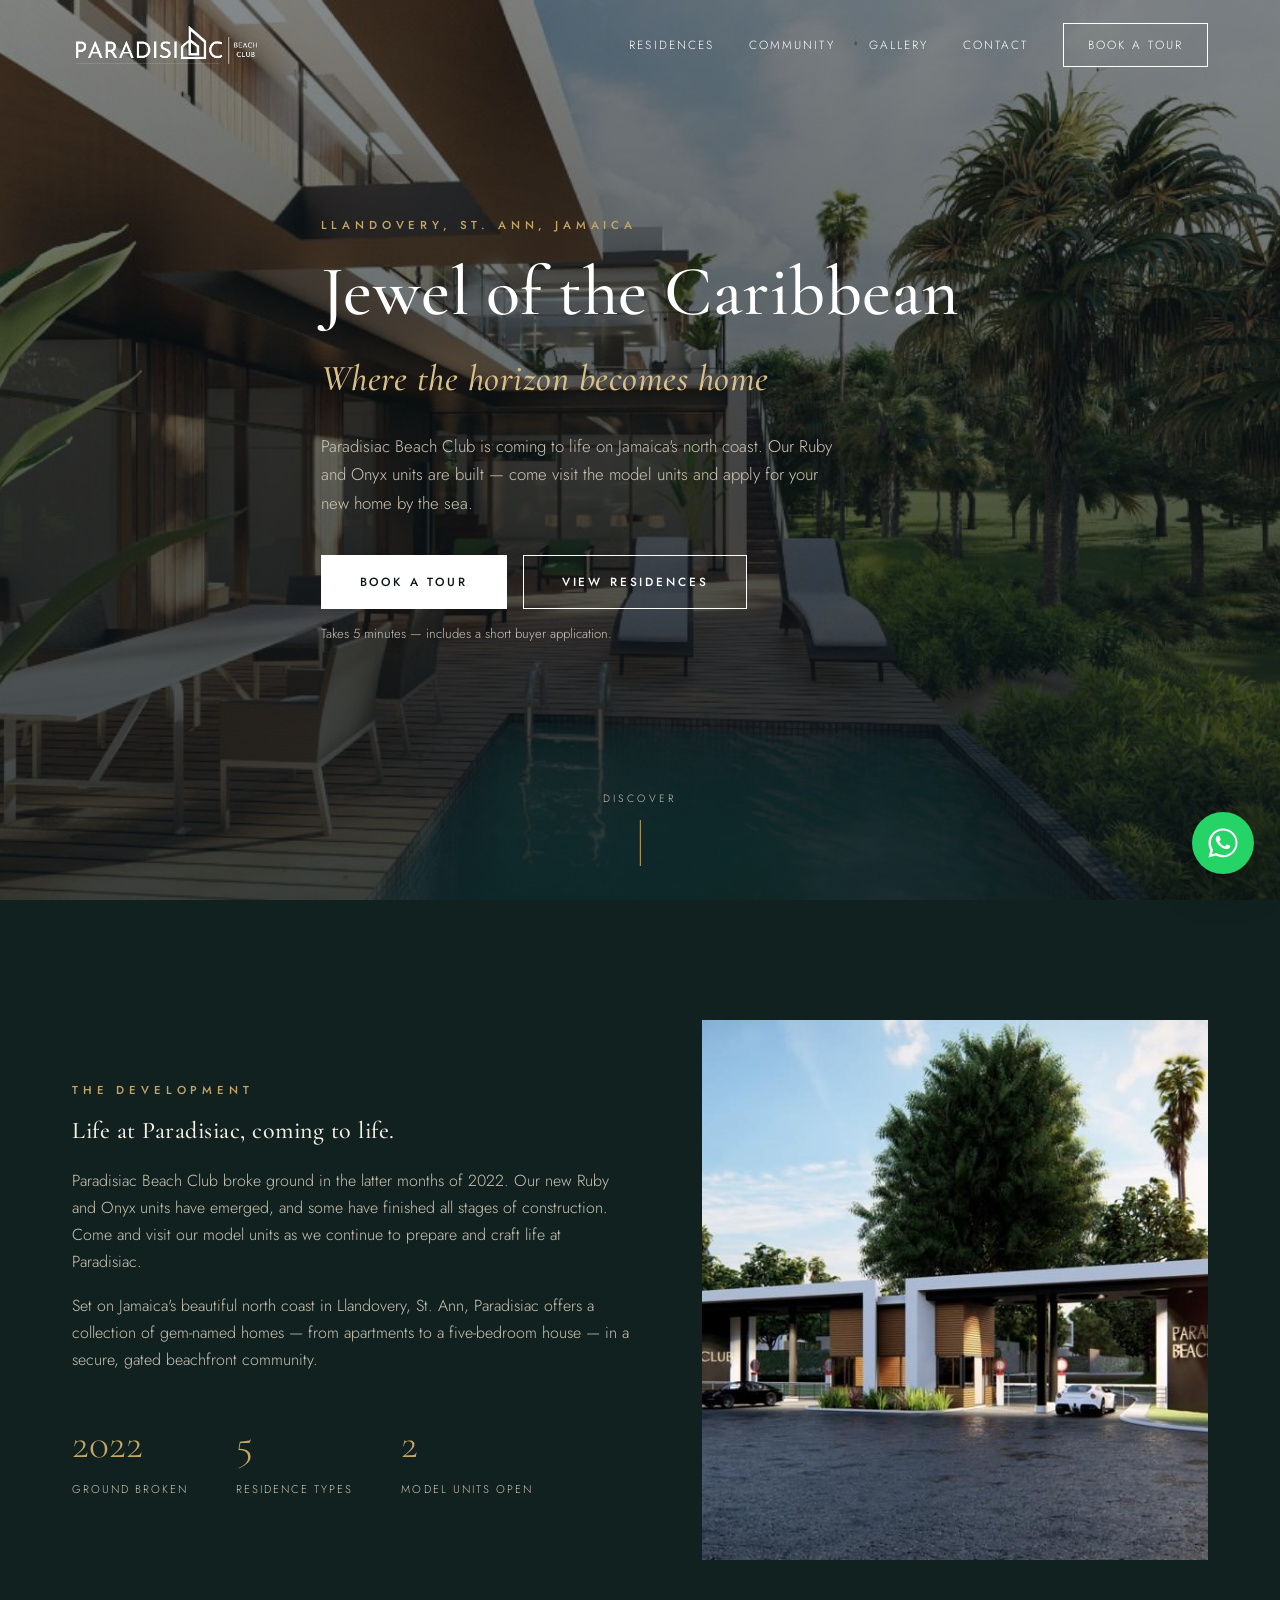
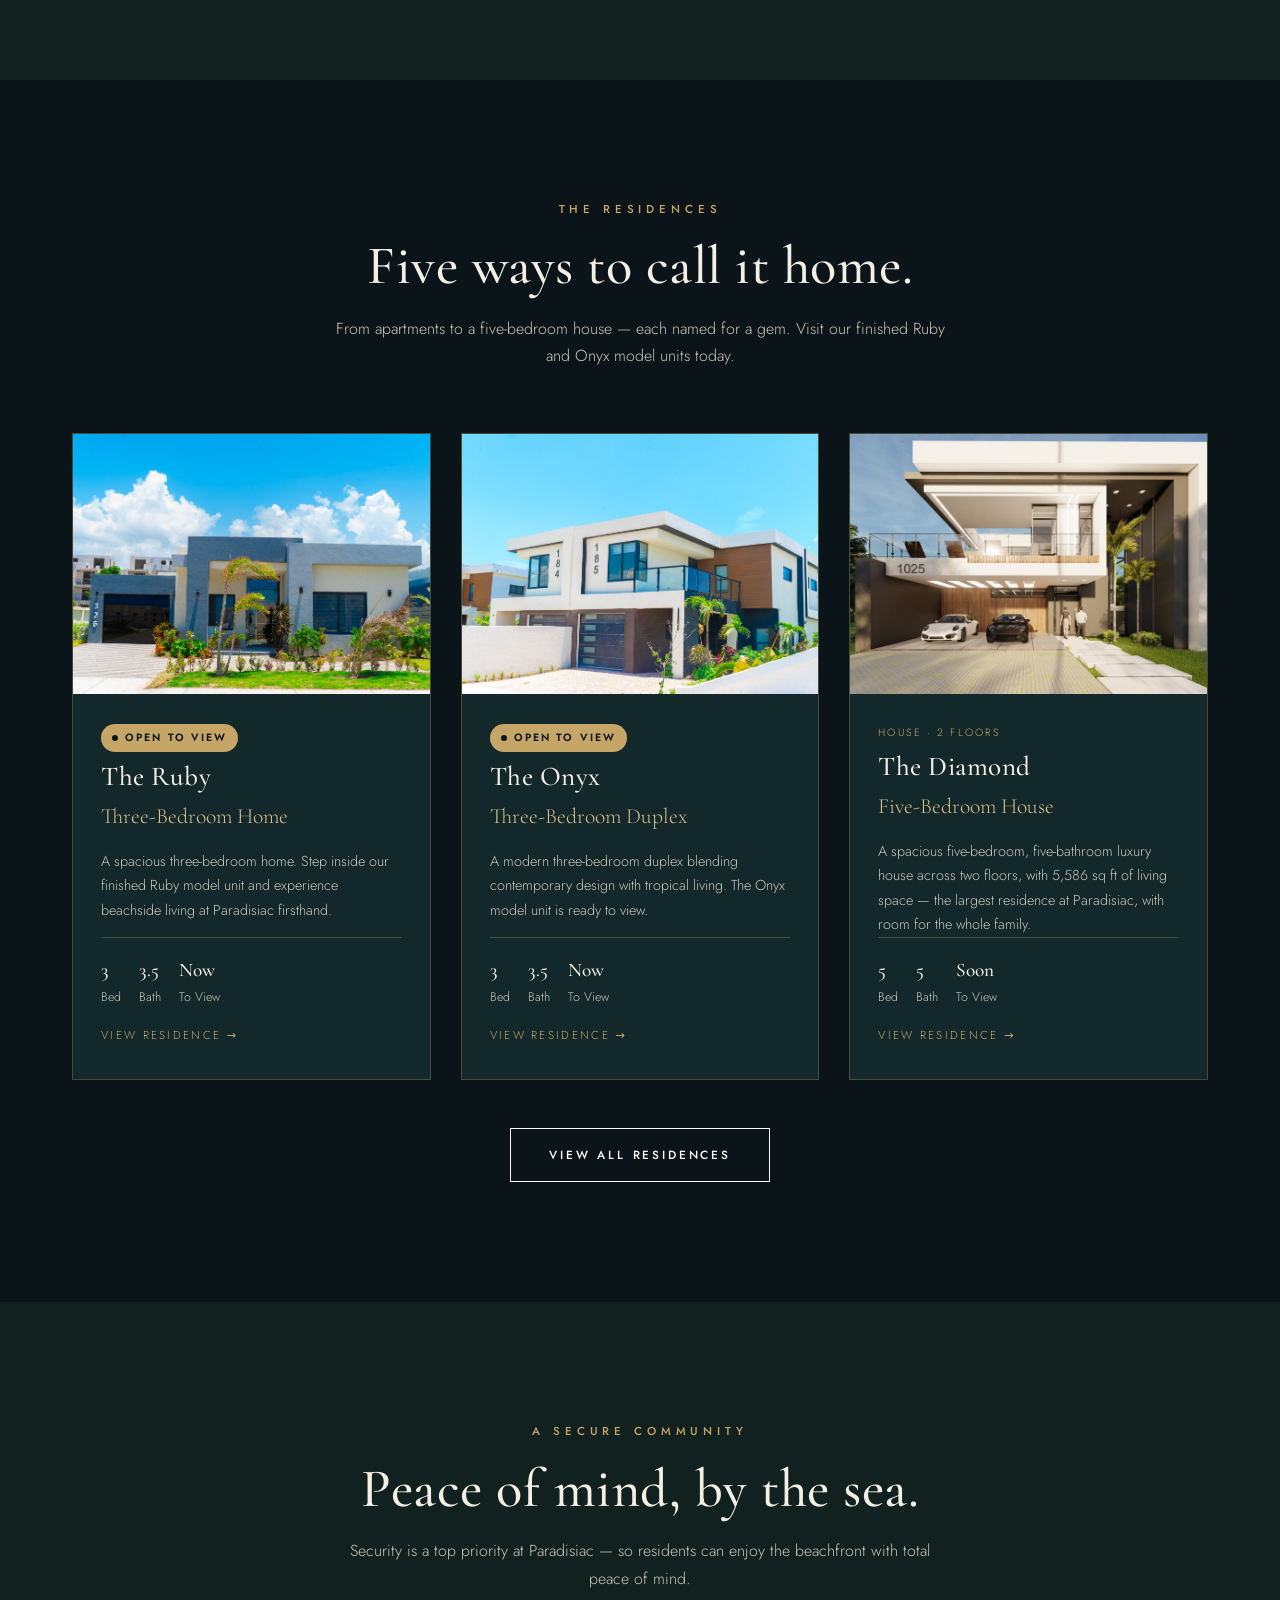
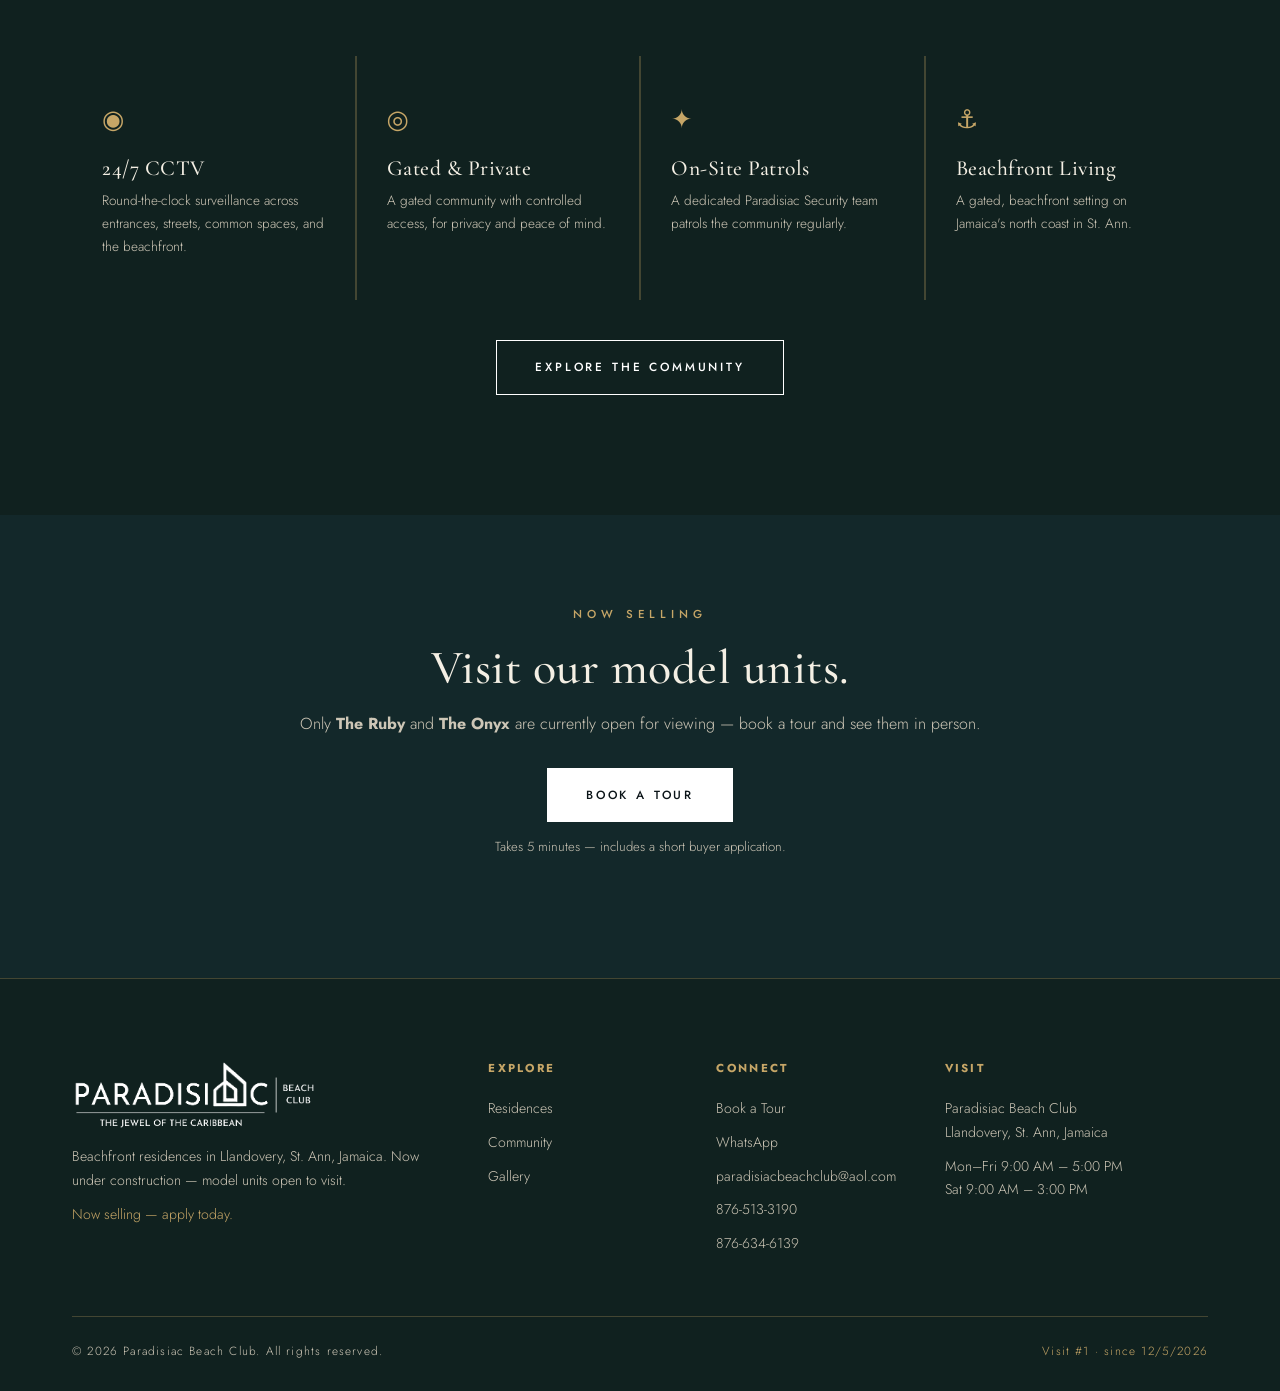
==== index.html @ d47d9928 "Add floor plans, specs, amenities, related-units sections; fix UX issues Adds real floor plans, veri" ====
<!DOCTYPE html>
<html lang="en">
<head>
<meta charset="UTF-8" />
<meta name="viewport" content="width=device-width, initial-scale=1.0" />
<title>Paradisiac Beach Club — Beachfront Residences in St. Ann, Jamaica</title>
<meta name="description" content="Paradisiac Beach Club — beachfront residences under construction in Llandovery, St. Ann, Jamaica. Visit our Ruby and Onyx model units and apply for your new home." />
<link rel="canonical" href="https://paradisiacbeachclub.com/" />
<meta property="og:type" content="website" />
<meta property="og:title" content="Paradisiac Beach Club — Beachfront Residences in St. Ann, Jamaica" />
<meta property="og:description" content="Paradisiac Beach Club — beachfront residences under construction in Llandovery, St. Ann, Jamaica. Visit our Ruby and Onyx model units and apply for your new home." />
<meta property="og:image" content="https://chazrick-eng.github.io/paradisiac-website/assets/media/home-hero.jpg" />
<meta property="og:url" content="https://paradisiacbeachclub.com/" />
<meta name="twitter:card" content="summary_large_image" />
<script type="application/ld+json">
{"@context":"https://schema.org","@type":"RealEstateAgent","name":"Paradisiac Beach Club","description":"Beachfront residences under construction in Llandovery, St. Ann, Jamaica.","telephone":"+1-876-513-3190","email":"paradisiacbeachclub@aol.com","url":"https://paradisiacbeachclub.com/","address":{"@type":"PostalAddress","addressLocality":"Llandovery","addressRegion":"St. Ann","addressCountry":"Jamaica"},"openingHours":"Mo-Fr 09:00-17:00, Sa 09:00-15:00"}
</script>
<link rel="preconnect" href="https://fonts.googleapis.com" />
<link rel="preconnect" href="https://fonts.gstatic.com" crossorigin />
<link href="https://fonts.googleapis.com/css2?family=Cormorant+Garamond:wght@400;500;600;700&family=Jost:wght@300;400;500;600&display=swap" rel="stylesheet" />
<link rel="stylesheet" href="assets/styles.css" />
</head>
<body>
<a class="skip" href="#main">Skip to content</a><header id="hdr">
  <div class="wrap nav">
    <a href="index.html" class="brand" aria-label="Paradisiac Beach Club, home"><img src="assets/logo-nav-white.png" alt="Paradisiac Beach Club — The Jewel of the Caribbean" class="brand-logo" /></a>
    <nav class="nav-links" aria-label="Primary">
      <a href="residences.html">Residences</a>
      <a href="amenities.html">Community</a>
      <a href="gallery.html">Gallery</a>
      <a href="contact.html">Contact</a>
      <a href="contact.html" class="nav-cta">Book a Tour</a>
    </nav>
    <button class="burger" id="burger" aria-label="Open menu"><span></span><span></span><span></span></button>
  </div>
</header>
<div class="overlay" id="overlay"></div>
<nav class="mobile-nav" id="mobileNav" aria-label="Mobile">
  <button class="mobile-close" id="mobileClose" aria-label="Close menu">&times;</button>
  <a href="index.html">Home</a><a href="residences.html">Residences</a><a href="amenities.html">Community</a>
  <a href="gallery.html">Gallery</a><a href="contact.html">Contact</a><a href="contact.html">Book a Tour</a>
</nav>

<main id="main">
<section class="hero" id="top" style="padding:0;background:linear-gradient(180deg,rgba(11,20,24,.5),rgba(11,20,24,.8)),url('assets/media/home-hero.jpg') center/cover">
  <div class="wrap hero-inner">
    <div class="eyebrow">Llandovery, St. Ann, Jamaica</div>
    <h1 style="font-size:clamp(2.5rem,5.6vw,4.4rem);line-height:1.08">Jewel of the Caribbean<br><em style="font-size:.52em;display:inline-block;margin-top:.12em">Where the horizon becomes home</em></h1>
    <p>Paradisiac Beach Club is coming to life on Jamaica's north coast. Our Ruby and Onyx units are built — come visit the model units and apply for your new home by the sea.</p>
    <div class="hero-actions">
      <a href="contact.html" class="btn btn-solid">Book a Tour</a>
      <a href="residences.html" class="btn">View Residences</a>
    </div>
    <p style="margin-top:14px;font-size:.82rem;color:var(--cream-dim)">Takes 5 minutes — includes a short buyer application.</p>
  </div>
  <div class="scroll-cue">Discover</div>
</section>

<section class="bg-2" id="about">
  <div class="wrap about-grid">
    <div>
      <div class="eyebrow">The Development</div>
      <h2>Life at Paradisiac, coming to life.</h2>
      <p style="margin-top:22px;color:var(--cream-dim)">Paradisiac Beach Club broke ground in the latter months of 2022. Our new Ruby and Onyx units have emerged, and some have finished all stages of construction. Come and visit our model units as we continue to prepare and craft life at Paradisiac.</p>
      <p style="margin-top:16px;color:var(--cream-dim)">Set on Jamaica's beautiful north coast in Llandovery, St. Ann, Paradisiac offers a collection of gem-named homes — from apartments to a five-bedroom house — in a secure, gated beachfront community.</p>
      <div class="stats">
        <div class="stat"><div class="n">2022</div><div class="l">Ground Broken</div></div>
        <div class="stat"><div class="n">5</div><div class="l">Residence Types</div></div>
        <div class="stat"><div class="n">2</div><div class="l">Model Units Open</div></div>
      </div>
    </div>
    <img src="assets/media/home-about.jpg" alt="Paradisiac Beach Club" loading="lazy" />
  </div>
</section>

<section id="residences">
  <div class="wrap">
    <div class="section-head center">
      <div class="eyebrow">The Residences</div>
      <h2>Five ways to call it home.</h2>
      <p>From apartments to a five-bedroom house — each named for a gem. Visit our finished Ruby and Onyx model units today.</p>
    </div>
    <div class="grid-3">
      <a class="card" href="residence-ruby.html">
        <div class="ph"><img src="assets/media/ruby.jpg" alt="The Ruby at Paradisiac Beach Club" loading="lazy"></div>
        <div class="card-body"><div class="tag tag-open">Open to View</div><h3>The Ruby</h3><div class="price">Three-Bedroom Home</div>
          <p style="color:var(--cream-dim);font-size:.9rem">A spacious three-bedroom home. Step inside our finished Ruby model unit and experience beachside living at Paradisiac firsthand.</p>
          <div class="meta"><span><b>3</b>Bed</span><span><b>3.5</b>Bath</span><span><b>Now</b>To View</span></div>
          <div class="card-link">View residence &rarr;</div></div>
      </a>
      <a class="card" href="residence-onyx.html">
        <div class="ph"><img src="assets/media/onyx.jpg" alt="The Onyx at Paradisiac Beach Club" loading="lazy"></div>
        <div class="card-body"><div class="tag tag-open">Open to View</div><h3>The Onyx</h3><div class="price">Three-Bedroom Duplex</div>
          <p style="color:var(--cream-dim);font-size:.9rem">A modern three-bedroom duplex blending contemporary design with tropical living. The Onyx model unit is ready to view.</p>
          <div class="meta"><span><b>3</b>Bed</span><span><b>3.5</b>Bath</span><span><b>Now</b>To View</span></div>
          <div class="card-link">View residence &rarr;</div></div>
      </a>
      <a class="card" href="residence-diamond.html">
        <div class="ph"><img src="assets/media/diamond.jpg" alt="The Diamond at Paradisiac Beach Club" loading="lazy"></div>
        <div class="card-body"><div class="tag">House · 2 Floors</div><h3>The Diamond</h3><div class="price">Five-Bedroom House</div>
          <p style="color:var(--cream-dim);font-size:.9rem">A spacious five-bedroom, five-bathroom luxury house across two floors, with 5,586 sq ft of living space — the largest residence at Paradisiac, with room for the whole family.</p>
          <div class="meta"><span><b>5</b>Bed</span><span><b>5</b>Bath</span><span><b>Soon</b>To View</span></div>
          <div class="card-link">View residence &rarr;</div></div>
      </a>
    </div>
    <div style="text-align:center;margin-top:48px"><a href="residences.html" class="btn">View All Residences</a></div>
  </div>
</section>

<section class="bg-2">
  <div class="wrap">
    <div class="section-head center"><div class="eyebrow">A Secure Community</div><h2>Peace of mind, by the sea.</h2>
      <p>Security is a top priority at Paradisiac — so residents can enjoy the beachfront with total peace of mind.</p></div>
    <div class="amen-grid">
      <div class="item"><div class="ic">&#9673;</div><h4>24/7 CCTV</h4><p>Round-the-clock surveillance across entrances, streets, common spaces, and the beachfront.</p></div>
      <div class="item"><div class="ic">&#9678;</div><h4>Gated &amp; Private</h4><p>A gated community with controlled access, for privacy and peace of mind.</p></div>
      <div class="item"><div class="ic">&#10022;</div><h4>On-Site Patrols</h4><p>A dedicated Paradisiac Security team patrols the community regularly.</p></div>
      <div class="item"><div class="ic">&#9875;</div><h4>Beachfront Living</h4><p>A gated, beachfront setting on Jamaica's north coast in St. Ann.</p></div>
    </div>
    <div style="text-align:center;margin-top:40px"><a href="amenities.html" class="btn">Explore the Community</a></div>
  </div>
</section>

<section class="cta-strip">
  <div class="wrap">
    <div class="eyebrow" style="text-align:center">Now Selling</div>
    <h2>Visit our model units.</h2>
    <p>Only <b>The Ruby</b> and <b>The Onyx</b> are currently open for viewing — book a tour and see them in person.</p>
    <a href="contact.html" class="btn btn-solid">Book a Tour</a>
    <p style="margin-top:14px;font-size:.82rem;color:var(--cream-dim)">Takes 5 minutes — includes a short buyer application.</p>
  </div>
</section>
</main>

<footer>
  <div class="wrap">
    <div class="foot-grid">
      <div><div class="foot-brand"><img src="assets/logo-white.png" alt="Paradisiac Beach Club" class="foot-logo" /></div><p>Beachfront residences in Llandovery, St. Ann, Jamaica. Now under construction — model units open to visit.</p><p style="color:var(--gold);margin-top:10px">Now selling — apply today.</p></div>
      <div><h5>Explore</h5><a href="residences.html">Residences</a><a href="amenities.html">Community</a><a href="gallery.html">Gallery</a></div>
      <div><h5>Connect</h5><a href="contact.html">Book a Tour</a><a href="https://wa.me/18765133190">WhatsApp</a><a href="mailto:paradisiacbeachclub@aol.com">paradisiacbeachclub@aol.com</a><a href="tel:+18765133190">876-513-3190</a><a href="tel:+18766346139">876-634-6139</a></div>
      <div><h5>Visit</h5><p>Paradisiac Beach Club<br>Llandovery, St. Ann, Jamaica</p><p>Mon–Fri 9:00 AM – 5:00 PM<br>Sat 9:00 AM – 3:00 PM</p></div>
    </div>
    <div class="foot-bottom"><span>© 2026 Paradisiac Beach Club. All rights reserved.</span><span class="visit-badge" id="visitBadge">Loading visit data&hellip;</span></div>
  </div>
</footer>

<a class="chat-fab wa-fab" href="https://wa.me/18765133190" target="_blank" rel="noopener" aria-label="Chat with us on WhatsApp" title="Chat with us on WhatsApp"><svg viewBox="0 0 32 32" width="30" height="30" fill="currentColor" aria-hidden="true"><path d="M16 .5C7.4.5.5 7.4.5 16c0 2.8.7 5.4 2 7.7L.5 31.5l8-2.1c2.2 1.2 4.8 1.9 7.5 1.9 8.6 0 15.5-6.9 15.5-15.5S24.6.5 16 .5zm0 28.3c-2.4 0-4.7-.6-6.7-1.8l-.5-.3-4.7 1.2 1.3-4.6-.3-.5c-1.3-2.1-2-4.5-2-7 0-7.2 5.9-13.1 13.1-13.1 3.5 0 6.8 1.4 9.3 3.9 2.5 2.5 3.9 5.8 3.9 9.3-.1 7.2-6 13-13.2 13zm7.2-9.8c-.4-.2-2.3-1.1-2.7-1.3-.4-.1-.6-.2-.9.2-.3.4-1 1.3-1.2 1.5-.2.2-.4.3-.8.1-.4-.2-1.7-.6-3.2-2-1.2-1.1-2-2.4-2.2-2.8-.2-.4 0-.6.2-.8.2-.2.4-.4.6-.7.2-.2.3-.4.4-.7.1-.3 0-.5 0-.7-.1-.2-.9-2.1-1.2-2.9-.3-.8-.6-.7-.9-.7h-.8c-.3 0-.7.1-1 .5-.4.4-1.3 1.3-1.3 3.1s1.4 3.6 1.5 3.9c.2.3 2.7 4.1 6.5 5.8.9.4 1.6.6 2.2.8.9.3 1.7.2 2.4.1.7-.1 2.3-.9 2.6-1.9.3-.9.3-1.7.2-1.9-.1-.1-.3-.2-.7-.4z"/></svg></a>
<script src="assets/site.js"></script>
</body>
</html>
---- assets/styles.css ----
/* ============================================================
   PARADISIAC BEACH CLUB — shared stylesheet
   ============================================================ */
:root{
  --ink:#0b1418;
  --ink-2:#10211f;
  --panel:#13282a;
  --gold:#c6a667;
  --gold-soft:#d9c08a;
  --cream:#f4efe4;
  --cream-dim:#cdc6b6;
  --line:rgba(198,166,103,.28);
  --serif:'Cormorant Garamond',Georgia,serif;
  --sans:'Jost',system-ui,sans-serif;
}
*{margin:0;padding:0;box-sizing:border-box}
html{scroll-behavior:smooth}
body{background:var(--ink);color:var(--cream);font-family:var(--sans);font-weight:300;line-height:1.7;-webkit-font-smoothing:antialiased;overflow-x:hidden}
h1,h2,h3,h4{font-family:var(--serif);font-weight:500;letter-spacing:.5px;line-height:1.1}
a{color:inherit;text-decoration:none}
img{display:block;max-width:100%}
button{font-family:inherit}
.eyebrow{font-family:var(--sans);font-size:.72rem;font-weight:500;letter-spacing:.42em;text-transform:uppercase;color:var(--gold);margin-bottom:1.1rem}
.wrap{max-width:1200px;margin:0 auto;padding:0 32px}
.btn{display:inline-block;font-family:var(--sans);font-size:.74rem;font-weight:500;letter-spacing:.24em;text-transform:uppercase;padding:16px 38px;cursor:pointer;border:1px solid #ffffff;color:#ffffff;background:transparent;transition:all .35s ease;text-align:center}
.btn:hover,.btn:focus-visible{background:#ffffff;color:var(--ink);outline:none}
.btn-solid{background:#ffffff;color:var(--ink);border-color:#ffffff}
.btn-solid:hover,.btn-solid:focus-visible{background:#e8e2d4;border-color:#e8e2d4;color:var(--ink)}
:focus-visible{outline:2px solid var(--gold);outline-offset:3px}
.skip{position:absolute;left:-999px;top:0;background:var(--gold);color:var(--ink);padding:10px 16px;z-index:200}
.skip:focus{left:8px;top:8px}

/* ---------- NAV ---------- */
header{position:fixed;top:0;left:0;right:0;z-index:60;transition:background .4s ease,padding .4s ease,border-color .4s;border-bottom:1px solid transparent;padding:22px 0}
header.scrolled,header.solid{background:rgba(11,20,24,.92);backdrop-filter:blur(10px);border-color:var(--line);padding:14px 0}
.nav{display:flex;align-items:center;justify-content:space-between}
.brand{font-family:var(--serif);font-size:1.5rem;letter-spacing:2px;color:var(--cream)}
.brand span{color:var(--gold)}
.nav-links{display:flex;gap:34px;align-items:center}
.nav-links a{font-size:.74rem;letter-spacing:.18em;text-transform:uppercase;color:#ffffff;transition:color .3s}
.nav-links a:hover,.nav-links a.active{color:var(--gold)}
.nav-cta{border:1px solid #ffffff;padding:11px 24px;color:#ffffff!important}
.nav-cta:hover{background:#ffffff;color:var(--ink)!important}
.burger{display:none;flex-direction:column;gap:5px;cursor:pointer;background:none;border:none;padding:6px}
.burger span{width:26px;height:1.5px;background:var(--cream);transition:.3s}
/* mobile slide-in panel */
.mobile-nav{position:fixed;inset:0 0 0 auto;width:min(320px,80vw);background:var(--ink-2);border-left:1px solid var(--line);z-index:90;transform:translateX(100%);transition:transform .4s cubic-bezier(.4,0,.2,1);display:flex;flex-direction:column;padding:90px 36px 36px}
.mobile-nav.open{transform:translateX(0)}
.mobile-nav a{font-family:var(--serif);font-size:1.5rem;color:var(--cream);padding:14px 0;border-bottom:1px solid var(--line)}
.mobile-nav a:hover{color:var(--gold)}
.mobile-close{position:absolute;top:24px;right:28px;background:none;border:none;color:var(--cream);font-size:1.8rem;cursor:pointer;line-height:1}
.overlay{position:fixed;inset:0;background:rgba(0,0,0,.5);z-index:85;opacity:0;visibility:hidden;transition:.3s}
.overlay.show{opacity:1;visibility:visible}

/* ---------- HERO ---------- */
.hero{position:relative;min-height:100vh;display:flex;align-items:center;background:linear-gradient(180deg,rgba(11,20,24,.55),rgba(11,20,24,.82)),url('https://images.unsplash.com/photo-1507525428034-b723cf961d3e?auto=format&fit=crop&w=2000&q=80') center/cover fixed}
.hero-inner{max-width:760px}
.hero h1{font-size:clamp(3rem,8vw,6.4rem);color:#fff;font-weight:500}
.hero h1 em{font-style:italic;color:var(--gold-soft)}
.hero p{margin:26px 0 38px;font-size:1.05rem;color:var(--cream-dim);max-width:520px}
.hero-actions{display:flex;gap:16px;flex-wrap:wrap}
.scroll-cue{position:absolute;bottom:34px;left:50%;transform:translateX(-50%);font-size:.66rem;letter-spacing:.3em;text-transform:uppercase;color:var(--cream-dim);text-align:center}
.scroll-cue::after{content:"";display:block;width:1px;height:46px;background:var(--gold);margin:12px auto 0}

/* ---------- SUB-PAGE HERO ---------- */
.subhero{position:relative;padding:200px 0 110px;background-position:center;background-size:cover;background-repeat:no-repeat}
.subhero::before{content:"";position:absolute;inset:0;background:linear-gradient(180deg,rgba(11,20,24,.7),rgba(11,20,24,.86))}
.subhero .wrap{position:relative}
.subhero h1{font-size:clamp(2.6rem,6vw,4.6rem);color:#fff}
.subhero p{margin-top:18px;color:var(--cream-dim);max-width:560px}
.crumbs{font-size:.72rem;letter-spacing:.18em;text-transform:uppercase;color:var(--cream-dim);margin-bottom:18px}
.crumbs a:hover{color:var(--gold)}
.crumbs span{color:var(--gold)}

/* ---------- SECTIONS ---------- */
section{padding:120px 0;position:relative}
.section-head{max-width:620px;margin-bottom:64px}
.section-head.center{margin-inline:auto;text-align:center}
.section-head h2{font-size:clamp(2.2rem,4.5vw,3.4rem)}
.section-head p{margin-top:18px;color:var(--cream-dim)}
.bg-2{background:var(--ink-2)}

/* ---------- ABOUT ---------- */
.about-grid{display:grid;grid-template-columns:1.05fr .95fr;gap:70px;align-items:center}
.about-grid img{width:100%;height:540px;object-fit:cover}
.stats{display:flex;gap:48px;margin-top:36px;flex-wrap:wrap}
.stat .n{font-family:var(--serif);font-size:2.6rem;color:var(--gold)}
.stat .l{font-size:.7rem;letter-spacing:.18em;text-transform:uppercase;color:var(--cream-dim)}

/* ---------- CARDS / RESIDENCES ---------- */
.grid-3{display:grid;grid-template-columns:repeat(3,1fr);gap:30px}
.card{background:var(--panel);border:1px solid var(--line);overflow:hidden;display:flex;flex-direction:column;transition:transform .4s ease,box-shadow .4s}
.card:hover{transform:translateY(-8px);box-shadow:0 30px 60px -30px rgba(0,0,0,.7)}
.card .ph{height:260px;overflow:hidden}
.card .ph img{width:100%;height:100%;object-fit:cover;transition:transform .7s ease}
.card:hover .ph img{transform:scale(1.07)}
.card-body{padding:30px 28px 34px;flex:1;display:flex;flex-direction:column}
.card-body .tag{font-size:.66rem;letter-spacing:.2em;text-transform:uppercase;color:var(--gold)}
.card-body .tag-open{display:inline-flex;align-items:center;gap:7px;align-self:flex-start;color:var(--ink);background:var(--gold);padding:5px 11px;border-radius:30px;font-weight:600}
.card-body .tag-open::before{content:"";width:6px;height:6px;border-radius:50%;background:var(--ink);animation:pulseDot 1.8s ease-in-out infinite}
.avail-note{display:flex;align-items:center;gap:10px;justify-content:center;text-align:center;flex-wrap:wrap;margin:0 auto 40px;padding:14px 22px;max-width:760px;border:1px solid var(--gold);border-radius:8px;background:rgba(198,166,103,.08);color:var(--cream);font-size:.92rem}
.avail-note b{color:var(--gold-soft)}
.dot-live{width:9px;height:9px;border-radius:50%;background:var(--gold);box-shadow:0 0 0 0 rgba(198,166,103,.6);animation:pulseDot 1.8s ease-in-out infinite;flex:none}
@keyframes pulseDot{0%,100%{box-shadow:0 0 0 0 rgba(198,166,103,.55)}50%{box-shadow:0 0 0 6px rgba(198,166,103,0)}}
.card-body h3{font-size:1.7rem;margin:10px 0 6px}
.card-body .price{font-family:var(--serif);font-size:1.35rem;color:var(--gold-soft);margin-bottom:14px}
.card-body .meta{display:flex;gap:18px;font-size:.78rem;color:var(--cream-dim);border-top:1px solid var(--line);padding-top:16px;margin-top:auto}
.card-body .meta span{display:flex;flex-direction:column}
.card-body .meta b{font-family:var(--serif);font-size:1.2rem;color:var(--cream);font-weight:500}
.card-link{margin-top:18px;font-size:.72rem;letter-spacing:.2em;text-transform:uppercase;color:var(--gold)}

/* ---------- LISTING DETAIL ---------- */
.listing-grid{display:grid;grid-template-columns:1.1fr .9fr;gap:60px;align-items:start}
.listing-grid img{width:100%;height:520px;object-fit:cover}
.spec-row{display:grid;grid-template-columns:repeat(3,1fr);gap:1px;background:var(--line);border:1px solid var(--line);margin:30px 0}
.spec-row .s{background:var(--ink);padding:22px 18px;text-align:center}
.spec-row .s b{font-family:var(--serif);font-size:1.8rem;color:var(--gold);display:block}
.spec-row .s span{font-size:.66rem;letter-spacing:.16em;text-transform:uppercase;color:var(--cream-dim)}
.feature-list{list-style:none;margin-top:20px}
.feature-list li{padding:13px 0;border-bottom:1px solid var(--line);font-size:.92rem;color:var(--cream-dim);display:flex;gap:12px}
.feature-list li::before{content:"◇";color:var(--gold)}
.price-block{background:var(--panel);border:1px solid var(--line);padding:34px;margin-bottom:24px}
.price-block .from{font-size:.7rem;letter-spacing:.2em;text-transform:uppercase;color:var(--cream-dim)}
.price-block .amt{font-family:var(--serif);font-size:2.6rem;color:var(--gold)}

/* ---------- AMENITIES ---------- */
.amen-grid{display:grid;grid-template-columns:repeat(4,1fr);gap:2px;background:var(--line)}
.amen-3{grid-template-columns:repeat(3,1fr)}
.amen-grid .item{background:var(--ink-2);padding:42px 30px;transition:background .4s}
.amen-grid .item:hover{background:var(--panel)}
.amen-grid .item .ic{font-size:1.6rem;color:var(--gold);margin-bottom:16px}
.amen-grid .item h4{font-size:1.35rem;margin-bottom:8px}
.amen-grid .item p{font-size:.85rem;color:var(--cream-dim)}

/* ---------- GALLERY + LIGHTBOX ---------- */
.gallery{display:grid;grid-template-columns:repeat(4,1fr);grid-auto-rows:220px;gap:14px}
.gallery button{overflow:hidden;position:relative;border:none;padding:0;cursor:pointer;background:none}
.gallery button img{width:100%;height:100%;object-fit:cover;transition:transform .8s ease}
.gallery button:hover img{transform:scale(1.08)}
.gallery .tall{grid-row:span 2}
.gallery .wide{grid-column:span 2}
.lightbox{position:fixed;inset:0;background:rgba(7,12,14,.94);z-index:120;display:none;align-items:center;justify-content:center;padding:40px}
.lightbox.open{display:flex}
.lightbox img{max-width:90vw;max-height:85vh;object-fit:contain;box-shadow:0 30px 80px rgba(0,0,0,.6)}
.lb-close{position:absolute;top:24px;right:30px;background:none;border:none;color:var(--cream);font-size:2.2rem;cursor:pointer}
.lb-nav{position:absolute;top:50%;transform:translateY(-50%);background:none;border:1px solid var(--line);color:var(--cream);width:54px;height:54px;border-radius:50%;font-size:1.4rem;cursor:pointer;transition:.3s}
.lb-nav:hover{background:var(--gold);color:var(--ink);border-color:var(--gold)}
.lb-prev{left:30px}.lb-next{right:30px}

/* ---------- BOOKING / LEAD FUNNEL ---------- */
.reserve{background:linear-gradient(rgba(11,20,24,.9),rgba(11,20,24,.94)),url('https://images.unsplash.com/photo-1505881502353-a1986add3762?auto=format&fit=crop&w=2000&q=80') center/cover}
.reserve-grid{display:grid;grid-template-columns:1fr 1fr;gap:60px;align-items:start}
.panel{background:var(--ink-2);border:1px solid var(--line);padding:46px 44px}
.panel h3{font-size:1.9rem;margin-bottom:6px}
.panel .sub{color:var(--cream-dim);font-size:.9rem;margin-bottom:28px}
.steps{display:flex;gap:10px;margin-bottom:30px}
.steps .dot{flex:1;height:3px;background:var(--line)}
.steps .dot.active{background:var(--gold)}
.field{margin-bottom:18px}
.field label{display:block;font-size:.68rem;letter-spacing:.16em;text-transform:uppercase;color:var(--cream-dim);margin-bottom:8px}
.field input,.field select,.field textarea{width:100%;background:transparent;border:1px solid var(--line);color:var(--cream);font-family:var(--sans);font-size:.92rem;font-weight:300;padding:14px 16px;outline:none;transition:border-color .3s}
.field input:focus,.field select:focus,.field textarea:focus{border-color:var(--gold)}
.field select option{background:var(--ink-2)}
.two{display:grid;grid-template-columns:1fr 1fr;gap:16px}
.form-step{display:none}
.form-step.active{display:block;animation:fade .4s ease}
@keyframes fade{from{opacity:0;transform:translateY(8px)}to{opacity:1;transform:none}}
.form-nav{display:flex;justify-content:space-between;gap:14px;margin-top:26px}
.form-nav .btn{flex:1}
.success{display:none;text-align:center;padding:30px 0}
.success.show{display:block;animation:fade .5s ease}
.success .check{width:64px;height:64px;border:1px solid var(--gold);border-radius:50%;display:flex;align-items:center;justify-content:center;margin:0 auto 22px;font-size:1.6rem;color:var(--gold)}
.time-grid{display:grid;grid-template-columns:repeat(3,1fr);gap:10px}
.time-grid .slot{border:1px solid var(--line);padding:11px;text-align:center;font-size:.82rem;cursor:pointer;transition:all .25s;color:var(--cream-dim);background:none;font-family:var(--sans)}
.time-grid .slot:hover{border-color:var(--gold);color:var(--cream)}
.time-grid .slot.sel{background:var(--gold);color:var(--ink);border-color:var(--gold)}
.privacy{font-size:.72rem;color:var(--cream-dim);margin-top:16px;opacity:.8}
.reserve-copy h2{font-size:clamp(2.2rem,4vw,3.2rem)}
.reserve-copy ul{list-style:none;margin-top:28px}
.reserve-copy li{display:flex;gap:14px;padding:14px 0;border-bottom:1px solid var(--line);font-size:.95rem;color:var(--cream-dim)}
.reserve-copy li b{color:var(--gold);font-family:var(--serif);font-size:1.1rem}

/* ---------- MAP / LOCATION ---------- */
.map-grid{display:grid;grid-template-columns:.9fr 1.1fr;gap:0;border:1px solid var(--line)}
.map-info{padding:54px 48px;background:var(--ink-2)}
.map-info h3{font-size:2rem;margin-bottom:10px}
.map-info .row{padding:16px 0;border-bottom:1px solid var(--line)}
.map-info .row b{display:block;font-size:.68rem;letter-spacing:.16em;text-transform:uppercase;color:var(--gold);margin-bottom:4px}
.map-info .row span{color:var(--cream-dim);font-size:.92rem}
.map-embed{min-height:440px}
.map-embed iframe{width:100%;height:100%;border:0;filter:grayscale(.4) contrast(1.05)}

/* ---------- FOOTER ---------- */
footer{background:var(--ink-2);padding:80px 0 30px;border-top:1px solid var(--line)}
.foot-grid{display:grid;grid-template-columns:2fr 1fr 1fr 1.4fr;gap:40px;margin-bottom:50px}
.foot-grid h5{font-size:.72rem;letter-spacing:.2em;text-transform:uppercase;color:var(--gold);margin-bottom:18px}
.foot-grid p,.foot-grid a{display:block;color:var(--cream-dim);font-size:.88rem;margin-bottom:10px}
.foot-grid a:hover{color:var(--gold)}
.foot-brand{font-family:var(--serif);font-size:1.7rem;letter-spacing:2px;margin-bottom:14px}
.foot-brand span{color:var(--gold)}
.foot-bottom{border-top:1px solid var(--line);padding-top:24px;display:flex;justify-content:space-between;flex-wrap:wrap;gap:12px;font-size:.74rem;color:var(--cream-dim);letter-spacing:.1em}
.visit-badge{color:var(--gold)}

/* ---------- CTA STRIP ---------- */
.cta-strip{background:var(--panel);text-align:center;padding:90px 0}
.cta-strip h2{font-size:clamp(2rem,4vw,3rem)}
.cta-strip p{color:var(--cream-dim);margin:16px 0 30px}

/* ---------- LIVE CHAT ---------- */
.chat-fab{position:fixed;bottom:26px;right:26px;z-index:80;width:62px;height:62px;border-radius:50%;background:var(--gold);color:var(--ink);display:flex;align-items:center;justify-content:center;cursor:pointer;box-shadow:0 14px 40px -8px rgba(0,0,0,.6);transition:transform .3s;font-size:1.5rem;border:none}
.chat-fab:hover{transform:scale(1.08)}
.wa-fab{background:#25d366;color:#fff;text-decoration:none}
.wa-fab:hover{background:#1ebe5b}
.chat-fab .badge{position:absolute;top:-2px;right:-2px;width:18px;height:18px;border-radius:50%;background:#e5524d;color:#fff;font-size:.62rem;display:flex;align-items:center;justify-content:center;font-family:var(--sans)}
html{scroll-behavior:smooth}
#photos{scroll-margin-top:92px}
.photo-fab{position:fixed;bottom:26px;left:26px;z-index:80;display:inline-flex;align-items:center;gap:9px;padding:13px 22px;border-radius:40px;background:var(--gold);color:var(--ink);font-family:var(--sans);font-size:.8rem;font-weight:600;letter-spacing:.06em;text-transform:uppercase;text-decoration:none;box-shadow:0 14px 40px -8px rgba(0,0,0,.6);transition:transform .3s,opacity .35s,visibility .35s;animation:pfBob 2.6s ease-in-out infinite}
.photo-fab:hover{transform:translateY(-3px);animation:none}
.photo-fab .pf-ic{font-size:.9rem;line-height:1}
.photo-fab.hidden{opacity:0;visibility:hidden;transform:translateY(14px)}
@keyframes pfBob{0%,100%{transform:translateY(0)}50%{transform:translateY(-4px)}}
@media(max-width:600px){.photo-fab{bottom:20px;left:14px;padding:11px 17px;font-size:.7rem}}
@media(prefers-reduced-motion:reduce){.photo-fab{animation:none}html{scroll-behavior:auto}}
.chat-box{position:fixed;bottom:100px;right:26px;z-index:80;width:340px;max-width:calc(100vw - 40px);background:var(--ink-2);border:1px solid var(--line);box-shadow:0 30px 70px -20px rgba(0,0,0,.8);display:none;flex-direction:column;overflow:hidden;border-radius:6px}
.chat-box.open{display:flex;animation:fade .3s ease}
.chat-head{background:var(--panel);padding:18px 20px;display:flex;align-items:center;gap:12px;border-bottom:1px solid var(--line)}
.chat-head .av{width:40px;height:40px;border-radius:50%;background:var(--gold);color:var(--ink);display:flex;align-items:center;justify-content:center;font-family:var(--serif);font-size:1.1rem}
.chat-head .who{font-family:var(--serif);font-size:1.1rem}
.chat-head .stat{font-size:.68rem;color:#7fd28a;letter-spacing:.1em}
.chat-head .stat::before{content:"";display:inline-block;width:6px;height:6px;border-radius:50%;background:#7fd28a;margin-right:6px}
.chat-body{padding:20px;height:280px;overflow-y:auto;display:flex;flex-direction:column;gap:12px}
.msg{max-width:80%;padding:11px 15px;font-size:.86rem;line-height:1.5;border-radius:12px}
.msg.bot{background:var(--panel);color:var(--cream);align-self:flex-start;border-bottom-left-radius:3px}
.msg.me{background:var(--gold);color:var(--ink);align-self:flex-end;border-bottom-right-radius:3px}
.chat-input{display:flex;border-top:1px solid var(--line)}
.chat-input input{flex:1;background:transparent;border:none;color:var(--cream);font-family:var(--sans);padding:16px;outline:none;font-weight:300}
.chat-input button{background:transparent;border:none;color:var(--gold);padding:0 18px;cursor:pointer;font-size:1.2rem}
.chat-note{font-size:.6rem;text-align:center;color:var(--cream-dim);padding:7px;opacity:.6}

/* ---------- FAQ ---------- */
.faq-item{border-bottom:1px solid var(--line)}
.faq-q{width:100%;text-align:left;background:none;border:none;color:var(--cream);font-family:var(--serif);font-size:1.3rem;padding:24px 0;cursor:pointer;display:flex;justify-content:space-between;gap:20px}
.faq-q .pm{color:var(--gold);font-size:1.4rem;transition:transform .3s}
.faq-q[aria-expanded="true"] .pm{transform:rotate(45deg)}
.faq-a{max-height:0;overflow:hidden;transition:max-height .4s ease;color:var(--cream-dim)}
.faq-a div{padding:0 0 24px}

/* ---------- RESPONSIVE ---------- */
@media(max-width:900px){
  .nav-links{display:none}
  .burger{display:flex}
  .about-grid,.reserve-grid,.listing-grid,.map-grid{grid-template-columns:1fr;gap:40px}
  .about-grid img,.listing-grid img{height:380px}
  .grid-3{grid-template-columns:1fr}
  .amen-grid{grid-template-columns:1fr 1fr}
  .gallery{grid-template-columns:1fr 1fr;grid-auto-rows:180px}
  .foot-grid{grid-template-columns:1fr 1fr}
  .hero{background-attachment:scroll}
  .map-grid{border:none}.map-info{border:1px solid var(--line)}
}
@media(max-width:560px){
  .wrap{padding:0 22px}
  .amen-grid,.two,.foot-grid,.spec-row{grid-template-columns:1fr}
  .subhero{padding:160px 0 80px}
  .gallery{grid-template-columns:1fr}
  .gallery .tall,.gallery .wide{grid-row:auto;grid-column:auto}
}

/* ============================================================
   POLISH — motion, reveal, focus, micro-interactions
   ============================================================ */
body{animation:pageIn .5s ease both}
@keyframes pageIn{from{opacity:0}to{opacity:1}}

/* scroll reveal */
.reveal{opacity:0;transform:translateY(26px);transition:opacity .8s ease, transform .8s cubic-bezier(.2,.7,.2,1)}
.reveal.in{opacity:1;transform:none}

/* image fade-in on load */
main img[data-fade]{opacity:0;transition:opacity .9s ease}
main img[data-fade].loaded{opacity:1}

/* nav link underline sweep */
.nav-links a{position:relative}
.nav-links a::after{content:"";position:absolute;left:0;right:100%;bottom:-6px;height:1px;background:var(--gold);transition:right .35s ease}
.nav-links a:hover::after,.nav-links a.active::after{right:0}
.nav-cta::after{display:none!important}

/* contrast bumps */
.chat-note{opacity:.9}
.privacy{opacity:1}

/* accessible time-slot fieldset */
.time-fieldset{border:0;padding:0;margin:0 0 18px;min-inline-size:auto}
.time-fieldset legend{display:block;font-size:.68rem;letter-spacing:.16em;text-transform:uppercase;color:var(--cream-dim);margin-bottom:8px;padding:0}

/* lightbox counter + caption */
.lb-count{position:absolute;top:30px;left:32px;font-size:.78rem;letter-spacing:.18em;color:var(--cream-dim)}
.lb-cap{position:absolute;bottom:26px;left:0;right:0;text-align:center;font-size:.85rem;letter-spacing:.04em;color:var(--cream-dim);padding:0 24px}

/* respect reduced motion */
@media (prefers-reduced-motion: reduce){
  *,*::before,*::after{animation-duration:.001ms!important;animation-iteration-count:1!important;transition-duration:.001ms!important;scroll-behavior:auto!important}
  .reveal{opacity:1!important;transform:none!important}
  main img[data-fade]{opacity:1!important}
}

/* ---------- BRAND LOGO ---------- */
.brand{display:inline-flex;align-items:center;line-height:0}
.brand-logo{height:46px;width:auto;display:block;transition:height .4s ease}
header.scrolled .brand-logo{height:36px}
.foot-logo{height:72px;width:auto;display:block;margin-bottom:4px}
.brand-logo[data-fade],.foot-logo[data-fade]{opacity:1}
@media(max-width:560px){
  .brand-logo,header.scrolled .brand-logo{height:32px}
  .foot-logo{height:58px}
}
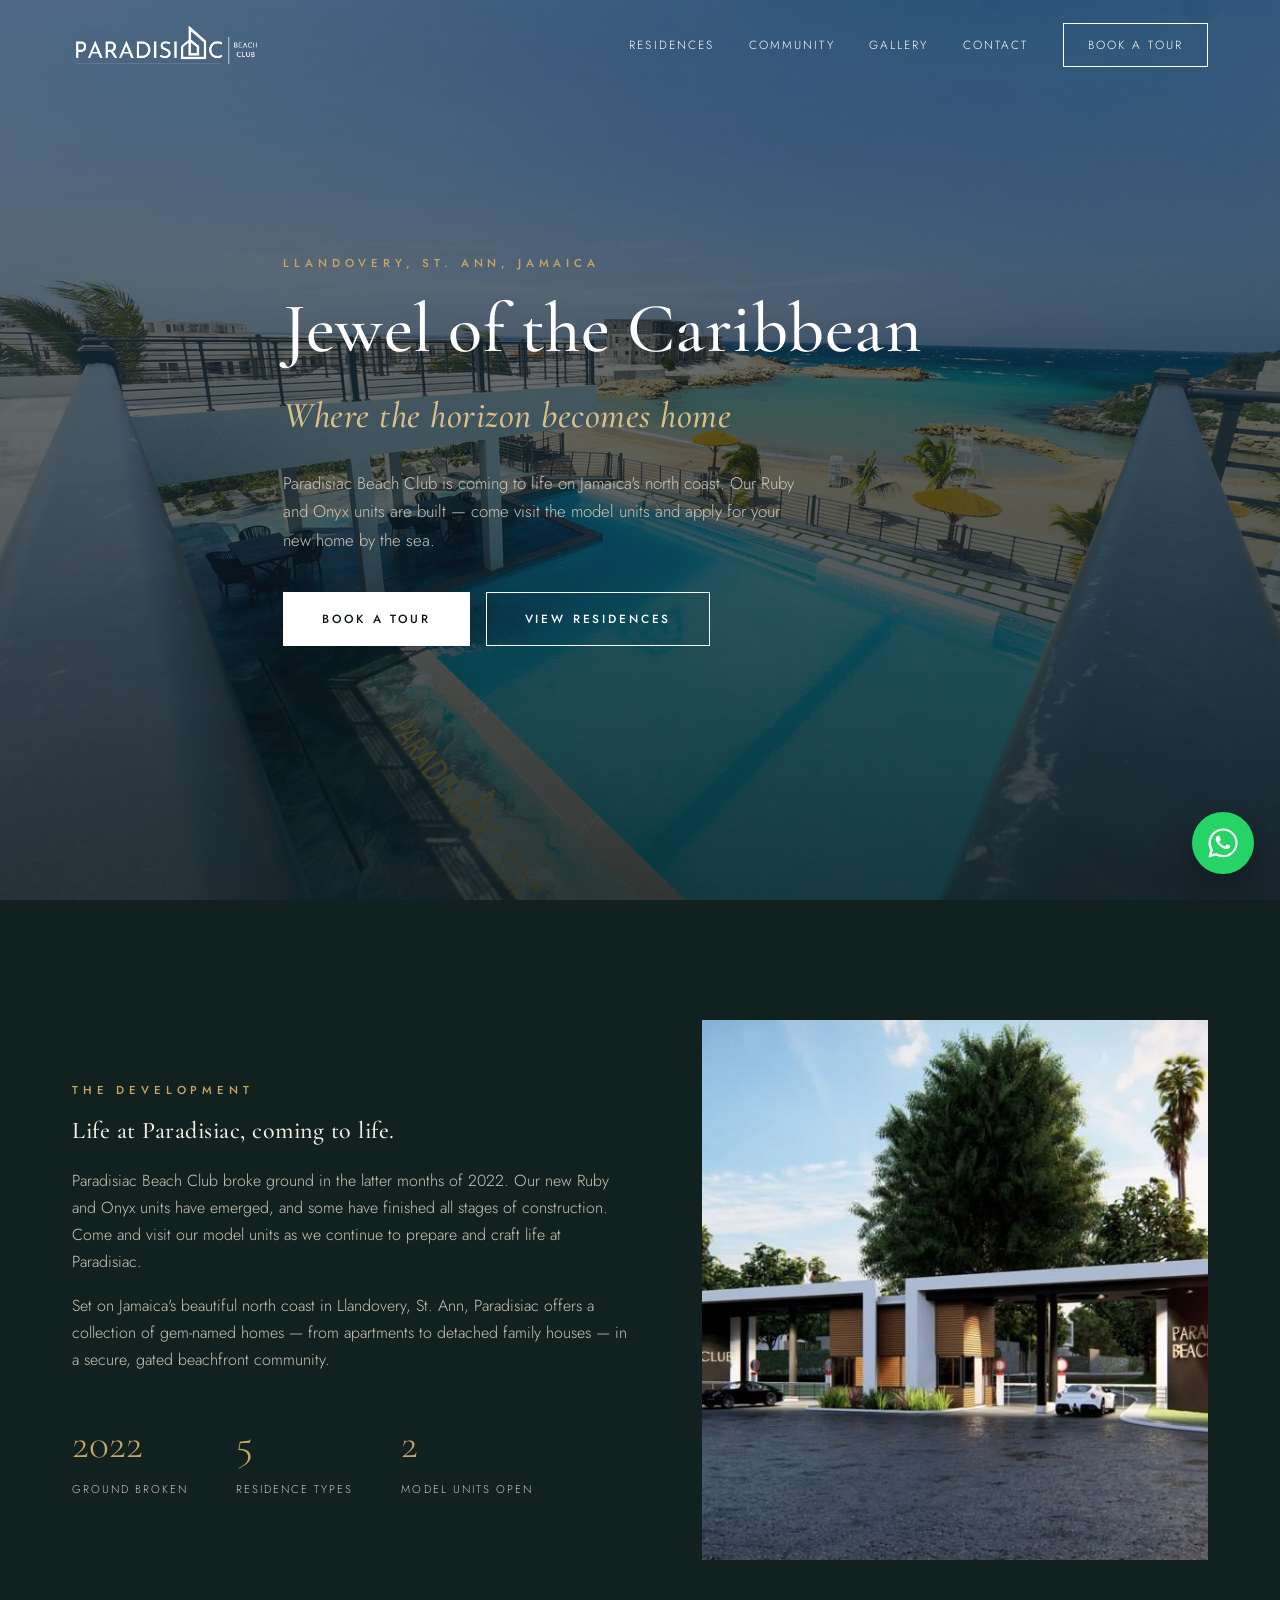
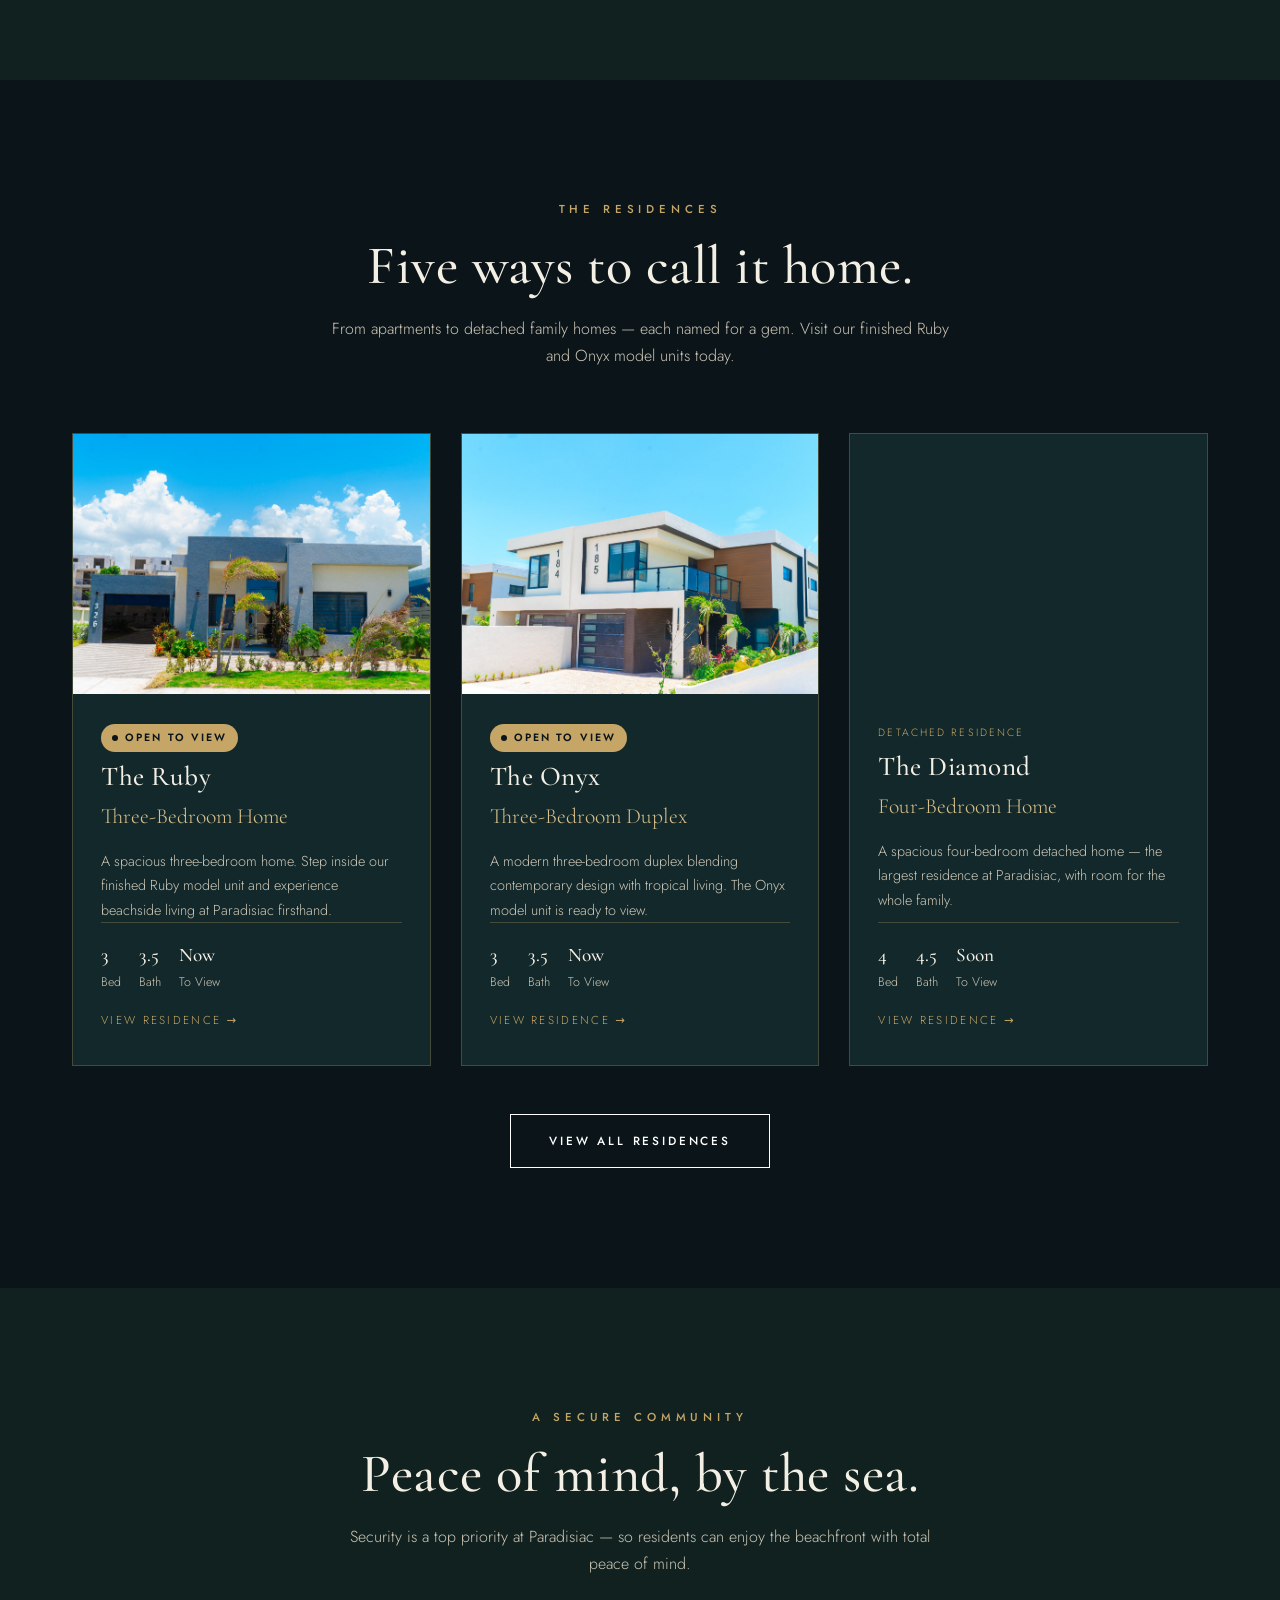
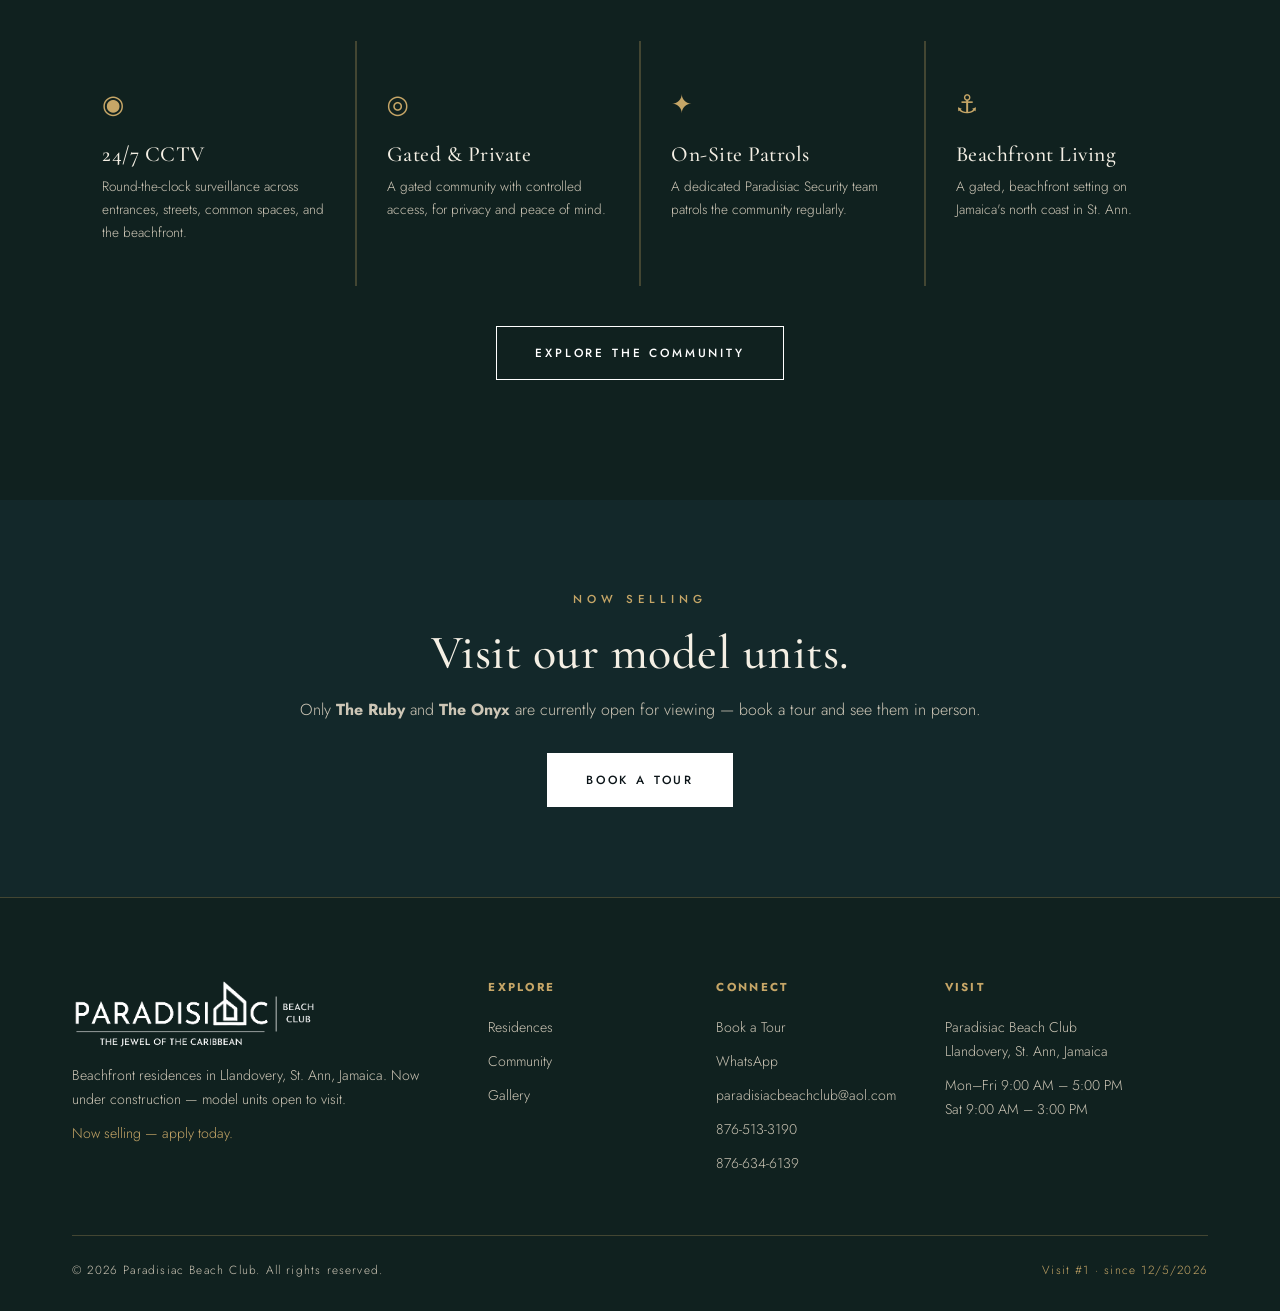
==== commit 3a7849df: "Real-photo hero slideshow on home" ====
--- a/index.html
+++ b/index.html
@@ -42,7 +42,12 @@
 </nav>
 
 <main id="main">
-<section class="hero" id="top" style="padding:0;background:linear-gradient(180deg,rgba(11,20,24,.5),rgba(11,20,24,.8)),url('assets/media/home-hero.jpg') center/cover">
+<section class="hero" id="top" style="padding:0;background:#0b1418 url('assets/media/club-01.jpg') center/cover">
+  <div class="hero-slides" aria-hidden="true">
+    <div class="hero-slide" style="background-image:url('assets/media/ruby-g02.jpg')"></div>
+    <div class="hero-slide" style="background-image:url('assets/media/onyx-g01.jpg')"></div>
+    <div class="hero-slide" style="background-image:url('assets/media/club-03.jpg')"></div>
+  </div>
   <div class="wrap hero-inner">
     <div class="eyebrow">Llandovery, St. Ann, Jamaica</div>
     <h1 style="font-size:clamp(2.5rem,5.6vw,4.4rem);line-height:1.08">Jewel of the Caribbean<br><em style="font-size:.52em;display:inline-block;margin-top:.12em">Where the horizon becomes home</em></h1>
@@ -51,7 +56,6 @@
       <a href="contact.html" class="btn btn-solid">Book a Tour</a>
       <a href="residences.html" class="btn">View Residences</a>
     </div>
-    <p style="margin-top:14px;font-size:.82rem;color:var(--cream-dim)">Takes 5 minutes — includes a short buyer application.</p>
   </div>
   <div class="scroll-cue">Discover</div>
 </section>
@@ -62,7 +66,7 @@
       <div class="eyebrow">The Development</div>
       <h2>Life at Paradisiac, coming to life.</h2>
       <p style="margin-top:22px;color:var(--cream-dim)">Paradisiac Beach Club broke ground in the latter months of 2022. Our new Ruby and Onyx units have emerged, and some have finished all stages of construction. Come and visit our model units as we continue to prepare and craft life at Paradisiac.</p>
-      <p style="margin-top:16px;color:var(--cream-dim)">Set on Jamaica's beautiful north coast in Llandovery, St. Ann, Paradisiac offers a collection of gem-named homes — from apartments to a five-bedroom house — in a secure, gated beachfront community.</p>
+      <p style="margin-top:16px;color:var(--cream-dim)">Set on Jamaica's beautiful north coast in Llandovery, St. Ann, Paradisiac offers a collection of gem-named homes — from apartments to detached family houses — in a secure, gated beachfront community.</p>
       <div class="stats">
         <div class="stat"><div class="n">2022</div><div class="l">Ground Broken</div></div>
         <div class="stat"><div class="n">5</div><div class="l">Residence Types</div></div>
@@ -78,7 +82,7 @@
     <div class="section-head center">
       <div class="eyebrow">The Residences</div>
       <h2>Five ways to call it home.</h2>
-      <p>From apartments to a five-bedroom house — each named for a gem. Visit our finished Ruby and Onyx model units today.</p>
+      <p>From apartments to detached family homes — each named for a gem. Visit our finished Ruby and Onyx model units today.</p>
     </div>
     <div class="grid-3">
       <a class="card" href="residence-ruby.html">
@@ -97,9 +101,9 @@
       </a>
       <a class="card" href="residence-diamond.html">
         <div class="ph"><img src="assets/media/diamond.jpg" alt="The Diamond at Paradisiac Beach Club" loading="lazy"></div>
-        <div class="card-body"><div class="tag">House · 2 Floors</div><h3>The Diamond</h3><div class="price">Five-Bedroom House</div>
-          <p style="color:var(--cream-dim);font-size:.9rem">A spacious five-bedroom, five-bathroom luxury house across two floors, with 5,586 sq ft of living space — the largest residence at Paradisiac, with room for the whole family.</p>
-          <div class="meta"><span><b>5</b>Bed</span><span><b>5</b>Bath</span><span><b>Soon</b>To View</span></div>
+        <div class="card-body"><div class="tag">Detached Residence</div><h3>The Diamond</h3><div class="price">Four-Bedroom Home</div>
+          <p style="color:var(--cream-dim);font-size:.9rem">A spacious four-bedroom detached home — the largest residence at Paradisiac, with room for the whole family.</p>
+          <div class="meta"><span><b>4</b>Bed</span><span><b>4.5</b>Bath</span><span><b>Soon</b>To View</span></div>
           <div class="card-link">View residence &rarr;</div></div>
       </a>
     </div>
@@ -127,7 +131,6 @@
     <h2>Visit our model units.</h2>
     <p>Only <b>The Ruby</b> and <b>The Onyx</b> are currently open for viewing — book a tour and see them in person.</p>
     <a href="contact.html" class="btn btn-solid">Book a Tour</a>
-    <p style="margin-top:14px;font-size:.82rem;color:var(--cream-dim)">Takes 5 minutes — includes a short buyer application.</p>
   </div>
 </section>
 </main>
--- a/assets/styles.css
+++ b/assets/styles.css
@@ -53,7 +53,15 @@
 .overlay.show{opacity:1;visibility:visible}
 
 /* ---------- HERO ---------- */
-.hero{position:relative;min-height:100vh;display:flex;align-items:center;background:linear-gradient(180deg,rgba(11,20,24,.55),rgba(11,20,24,.82)),url('https://images.unsplash.com/photo-1507525428034-b723cf961d3e?auto=format&fit=crop&w=2000&q=80') center/cover fixed}
+.hero{position:relative;overflow:hidden;min-height:100vh;display:flex;align-items:center}
+.hero-slides{position:absolute;inset:0;z-index:0}
+.hero-slide{position:absolute;inset:0;background-position:center;background-size:cover;opacity:0;will-change:opacity;animation:heroFade 24s ease-in-out infinite}
+.hero-slide:nth-child(2){animation-delay:8s}
+.hero-slide:nth-child(3){animation-delay:16s}
+@keyframes heroFade{0%{opacity:0}4%{opacity:1}30%{opacity:1}36%{opacity:0}100%{opacity:0}}
+.hero::after{content:"";position:absolute;inset:0;background:linear-gradient(180deg,rgba(11,20,24,.5),rgba(11,20,24,.82));z-index:1;pointer-events:none}
+.hero .wrap,.hero .scroll-cue{position:relative;z-index:2}
+@media(prefers-reduced-motion:reduce){.hero-slide{animation:none;opacity:0}}
 .hero-inner{max-width:760px}
 .hero h1{font-size:clamp(3rem,8vw,6.4rem);color:#fff;font-weight:500}
 .hero h1 em{font-style:italic;color:var(--gold-soft)}
@@ -148,7 +156,7 @@
 .lb-prev{left:30px}.lb-next{right:30px}
 
 /* ---------- BOOKING / LEAD FUNNEL ---------- */
-.reserve{background:linear-gradient(rgba(11,20,24,.9),rgba(11,20,24,.94)),url('https://images.unsplash.com/photo-1505881502353-a1986add3762?auto=format&fit=crop&w=2000&q=80') center/cover}
+.reserve{background:linear-gradient(rgba(11,20,24,.9),rgba(11,20,24,.94)),url('media/club-01.jpg') center/cover}
 .reserve-grid{display:grid;grid-template-columns:1fr 1fr;gap:60px;align-items:start}
 .panel{background:var(--ink-2);border:1px solid var(--line);padding:46px 44px}
 .panel h3{font-size:1.9rem;margin-bottom:6px}
@@ -245,6 +253,19 @@
 .faq-a{max-height:0;overflow:hidden;transition:max-height .4s ease;color:var(--cream-dim)}
 .faq-a div{padding:0 0 24px}
 
+/* ---------- FLOOR PLANS ---------- */
+.fp-grid{display:grid;grid-template-columns:repeat(2,1fr);gap:30px}
+.fp-item{background:var(--panel);border:1px solid var(--line);overflow:hidden}
+.fp-item button{display:block;width:100%;border:none;padding:0;margin:0;cursor:pointer;background:#fff}
+.fp-item button img{width:100%;height:auto;display:block}
+.fp-item .fp-label{padding:18px 22px;border-top:1px solid var(--line)}
+.fp-item .fp-label b{font-family:var(--serif);font-size:1.15rem;color:var(--gold-soft);display:block}
+.fp-item .fp-label span{font-size:.72rem;letter-spacing:.14em;text-transform:uppercase;color:var(--cream-dim)}
+
+/* ---------- SPEC BADGES ---------- */
+.spec-badges{display:flex;flex-wrap:wrap;gap:10px;margin:22px 0 0}
+.spec-badges .badge{font-size:.68rem;letter-spacing:.12em;text-transform:uppercase;color:var(--gold-soft);border:1px solid var(--line);padding:9px 16px;background:var(--panel)}
+
 /* ---------- RESPONSIVE ---------- */
 @media(max-width:900px){
   .nav-links{display:none}
@@ -254,6 +275,7 @@
   .grid-3{grid-template-columns:1fr}
   .amen-grid{grid-template-columns:1fr 1fr}
   .gallery{grid-template-columns:1fr 1fr;grid-auto-rows:180px}
+  .fp-grid{grid-template-columns:1fr;grid-auto-rows:auto}
   .foot-grid{grid-template-columns:1fr 1fr}
   .hero{background-attachment:scroll}
   .map-grid{border:none}.map-info{border:1px solid var(--line)}
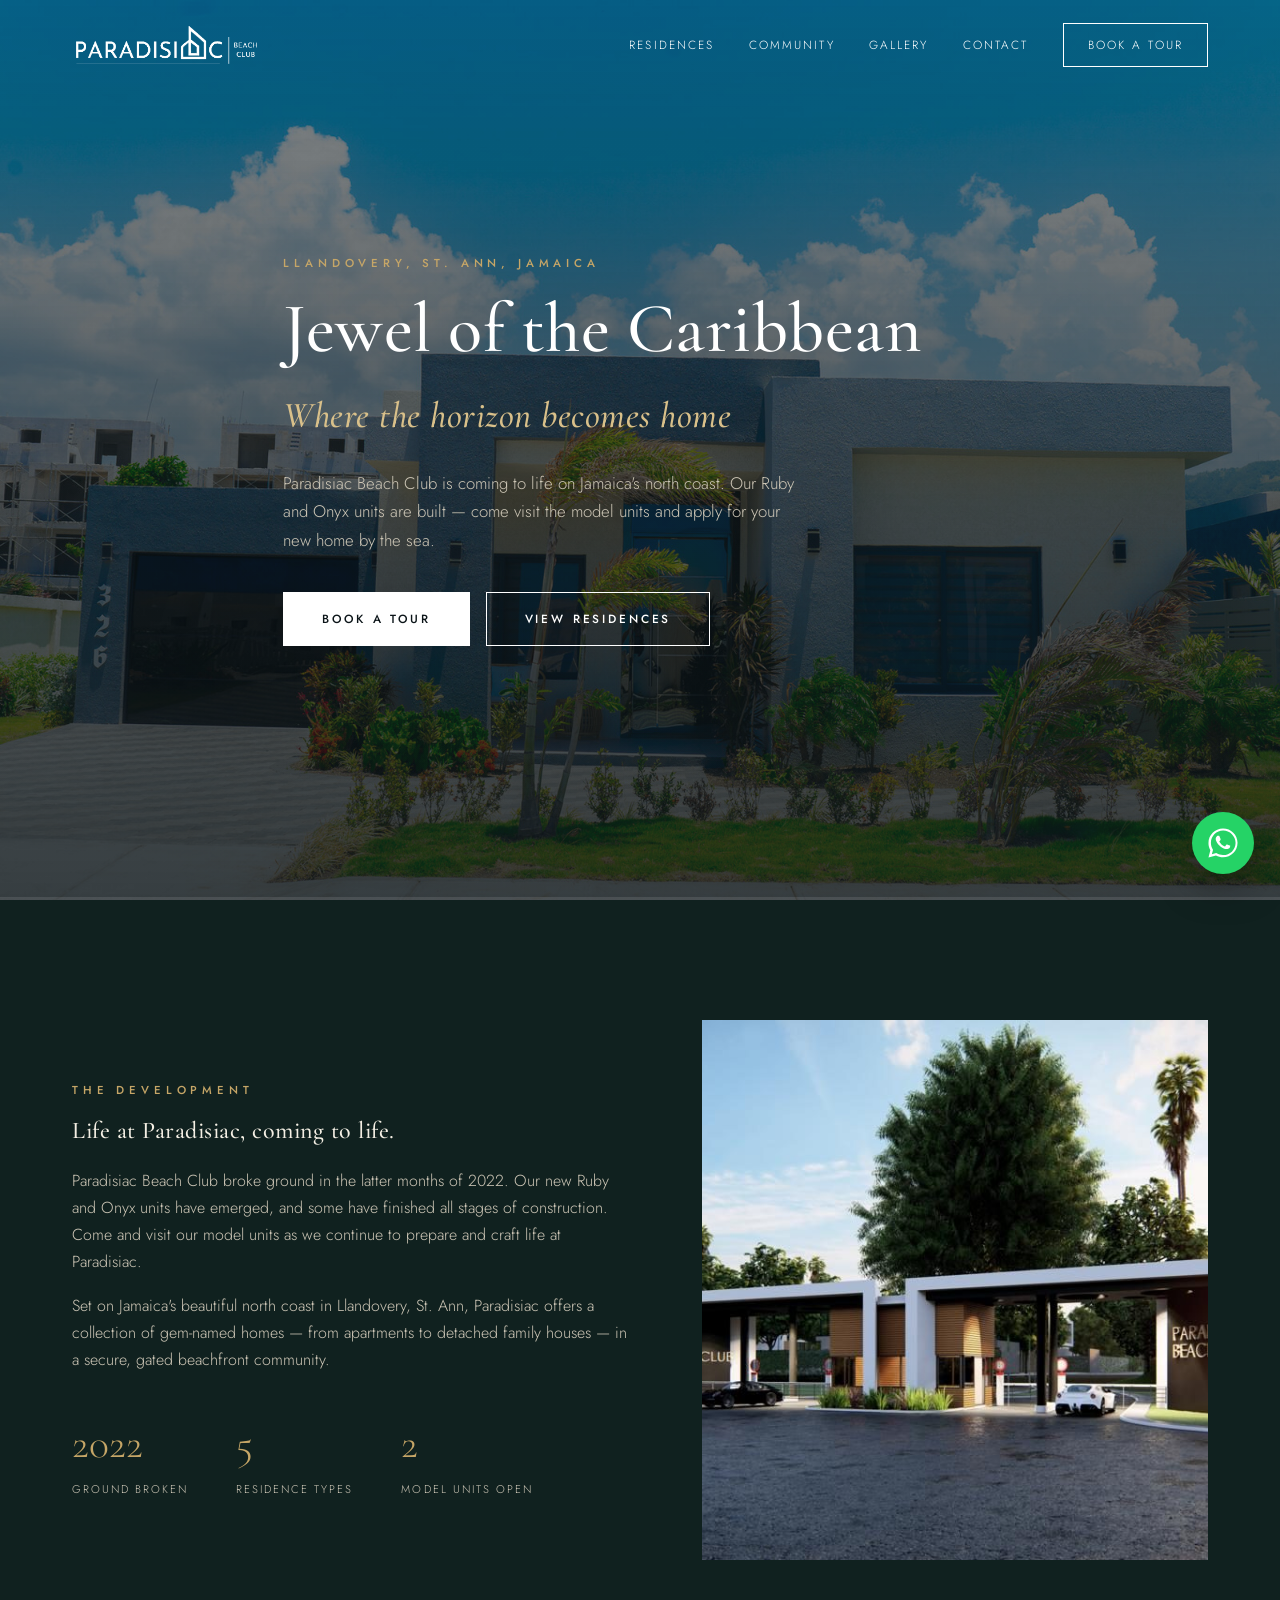
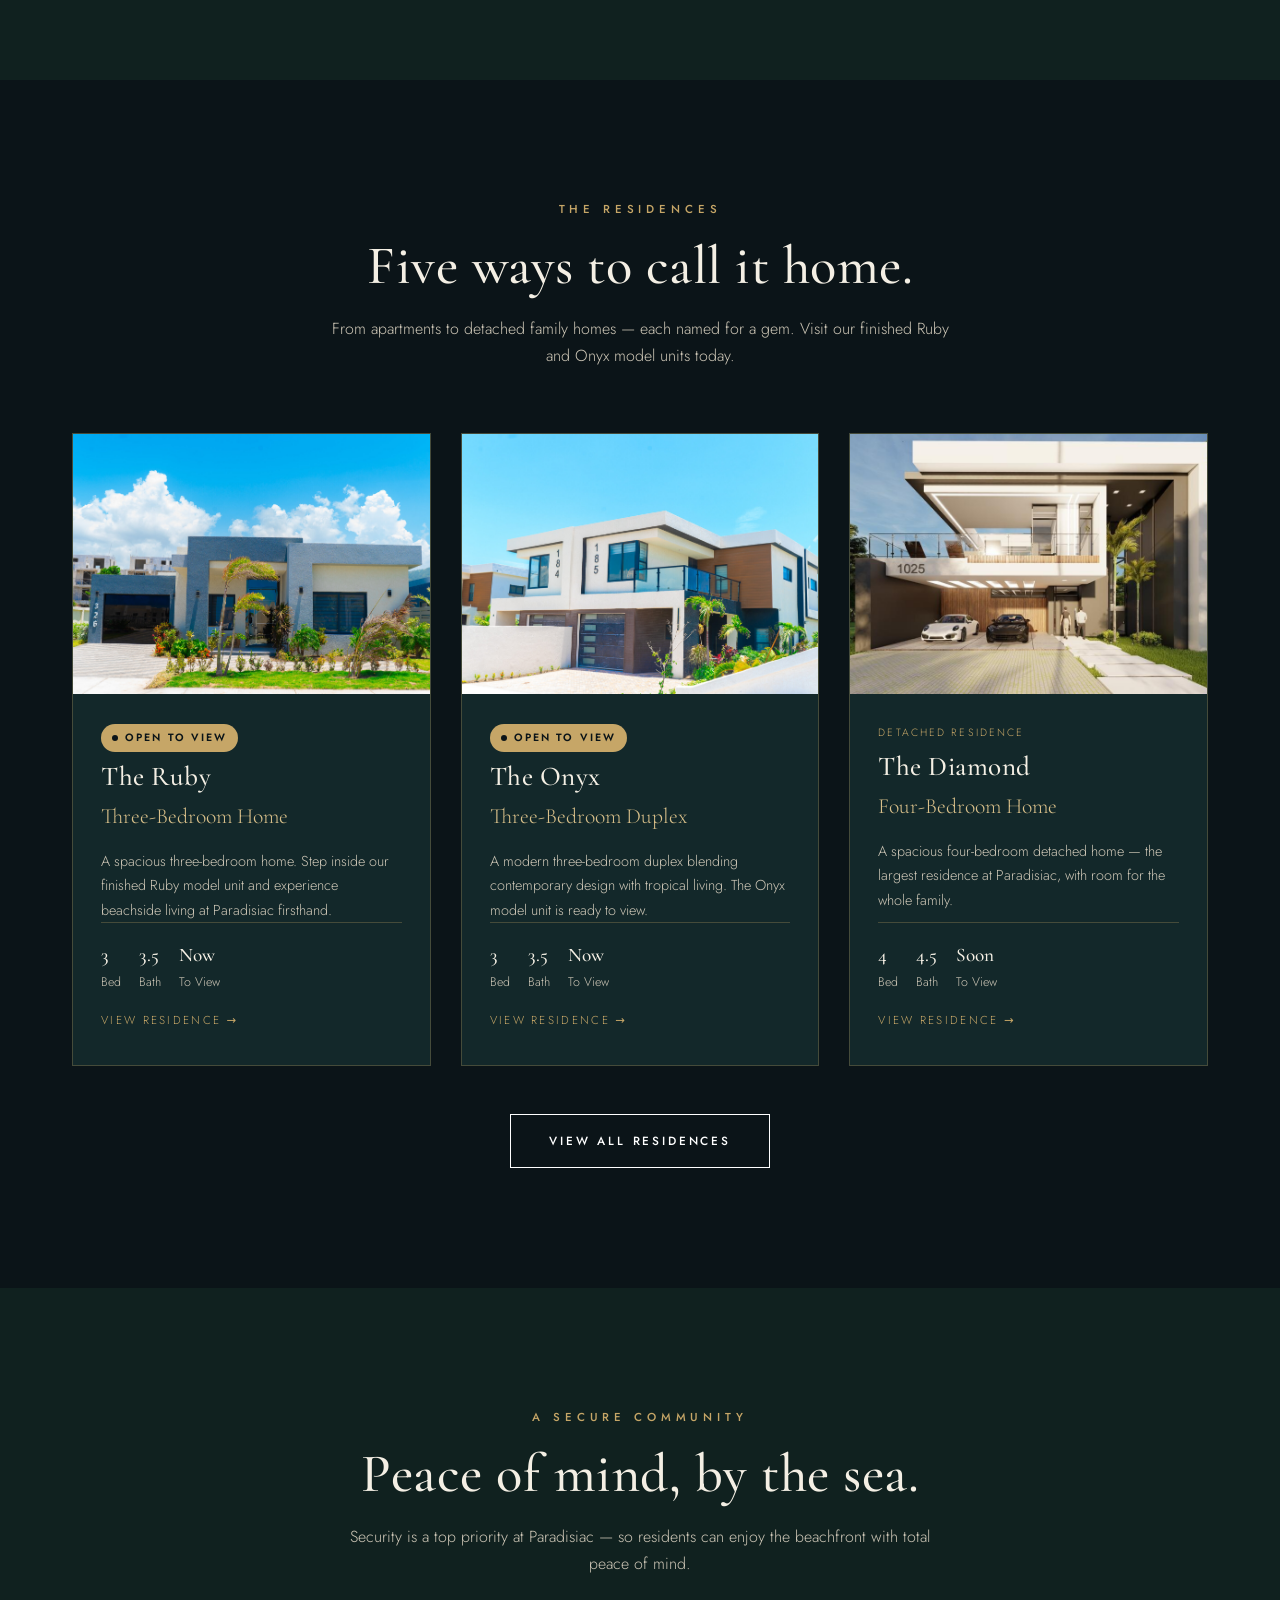
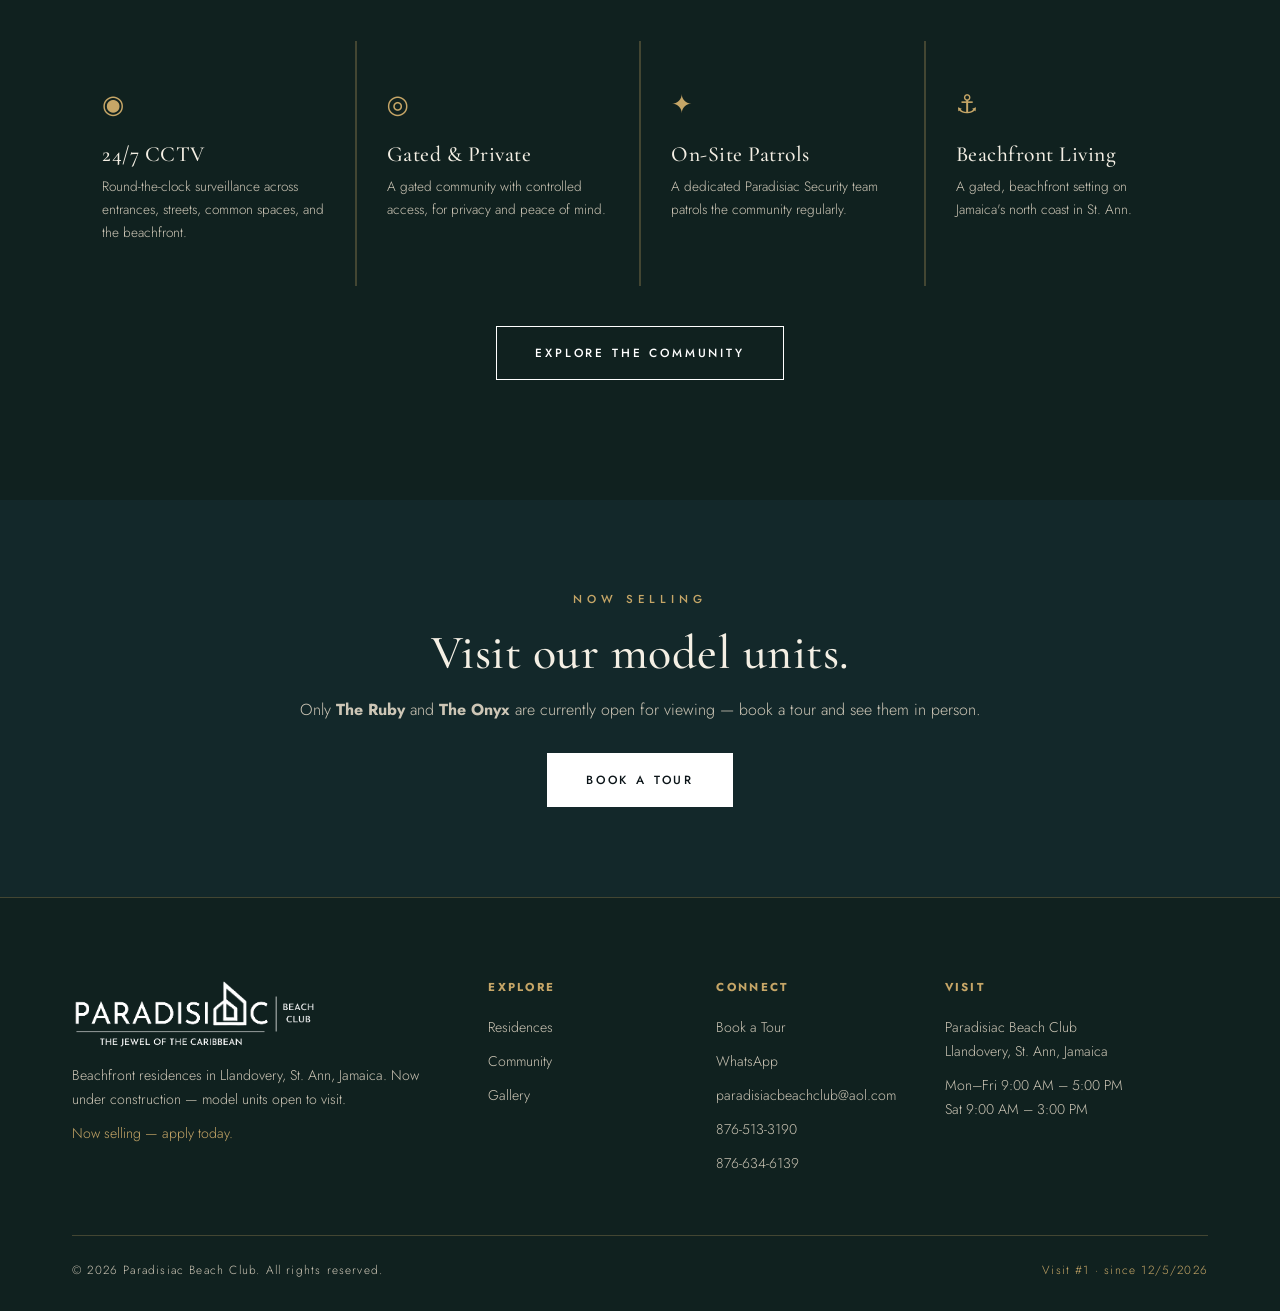
==== commit d1216662: "Home: add load-up preloader markup" ====
--- a/index.html
+++ b/index.html
@@ -42,12 +42,15 @@
 </nav>
 
 <main id="main">
-<section class="hero" id="top" style="padding:0;background:#0b1418 url('assets/media/club-01.jpg') center/cover">
+<script>try{if(sessionStorage.getItem('pbc_loaded'))document.documentElement.classList.add('pl-skip');}catch(e){}</script>
+<div class="preloader" id="preloader" aria-hidden="true"><div class="pl-inner"><img class="pl-logo" src="assets/logo-nav-white.png" alt="Paradisiac Beach Club" /><div class="pl-tag">The Jewel of the Caribbean</div><div class="pl-bar"><i></i></div></div></div>
+<section class="hero" id="top" style="padding:0;background:#0b1418 url('assets/media/ruby.jpg') center/cover">
   <div class="hero-slides" aria-hidden="true">
-    <div class="hero-slide" style="background-image:url('assets/media/ruby-g02.jpg')"></div>
-    <div class="hero-slide" style="background-image:url('assets/media/onyx-g01.jpg')"></div>
-    <div class="hero-slide" style="background-image:url('assets/media/club-03.jpg')"></div>
+    <div class="hero-slide" style="background-image:url('assets/media/ruby.jpg')"></div>
+    <div class="hero-slide" style="background-image:url('assets/media/onyx.jpg')"></div>
+    <div class="hero-slide" style="background-image:url('assets/media/club-01.jpg')"></div>
   </div>
+  <div class="hero-cap" aria-hidden="true"><div class="wrap"><span>The Ruby</span><span>The Onyx</span><span>The Beach Club</span></div></div>
   <div class="wrap hero-inner">
     <div class="eyebrow">Llandovery, St. Ann, Jamaica</div>
     <h1 style="font-size:clamp(2.5rem,5.6vw,4.4rem);line-height:1.08">Jewel of the Caribbean<br><em style="font-size:.52em;display:inline-block;margin-top:.12em">Where the horizon becomes home</em></h1>
@@ -58,6 +61,7 @@
     </div>
   </div>
   <div class="scroll-cue">Discover</div>
+  <div class="hero-bar" aria-hidden="true"><i></i></div>
 </section>
 
 <section class="bg-2" id="about">
--- a/assets/styles.css
+++ b/assets/styles.css
@@ -53,15 +53,41 @@
 .overlay.show{opacity:1;visibility:visible}
 
 /* ---------- HERO ---------- */
+/* ---------- PRELOADER (home load-up) ---------- */
+.preloader{position:fixed;inset:0;z-index:9999;background:var(--ink);display:flex;align-items:center;justify-content:center;transition:transform 1.05s cubic-bezier(.76,0,.24,1),opacity .6s ease .45s}
+.pl-inner{display:flex;flex-direction:column;align-items:center;gap:20px}
+.pl-logo{height:60px;width:auto;opacity:0;transform:translateY(12px) scale(.98);animation:plUp .9s cubic-bezier(.2,.7,.2,1) .1s forwards}
+.pl-tag{font-family:var(--sans);font-size:.66rem;letter-spacing:.42em;text-transform:uppercase;color:var(--gold-soft);opacity:0;transform:translateY(10px);animation:plUp .9s cubic-bezier(.2,.7,.2,1) .28s forwards}
+.pl-bar{width:190px;height:2px;background:rgba(255,255,255,.12);overflow:hidden}
+.pl-bar i{display:block;height:100%;background:var(--gold);transform-origin:left;transform:scaleX(0);animation:plFill 1.6s cubic-bezier(.55,0,.25,1) .3s forwards}
+@keyframes plUp{to{opacity:1;transform:none}}
+@keyframes plFill{to{transform:scaleX(1)}}
+.preloader.done{transform:translateY(-100%);opacity:0;pointer-events:none}
+.pl-skip .preloader{display:none!important}
+body.pl-lock{overflow:hidden}
+@media(prefers-reduced-motion:reduce){.preloader{display:none}}
 .hero{position:relative;overflow:hidden;min-height:100vh;display:flex;align-items:center}
-.hero-slides{position:absolute;inset:0;z-index:0}
-.hero-slide{position:absolute;inset:0;background-position:center;background-size:cover;opacity:0;will-change:opacity;animation:heroFade 24s ease-in-out infinite}
-.hero-slide:nth-child(2){animation-delay:8s}
-.hero-slide:nth-child(3){animation-delay:16s}
-@keyframes heroFade{0%{opacity:0}4%{opacity:1}30%{opacity:1}36%{opacity:0}100%{opacity:0}}
+.hero-slides{position:absolute;inset:0;z-index:0;overflow:hidden}
+.hero-slide{position:absolute;inset:0;background-position:center;background-size:cover;opacity:0;will-change:opacity,transform;animation:heroKB 21s ease-in-out infinite}
+.hero-slide:nth-child(1){transform-origin:left center}
+.hero-slide:nth-child(2){transform-origin:right center;animation-delay:7s}
+.hero-slide:nth-child(3){transform-origin:center bottom;animation-delay:14s}
+@keyframes heroKB{0%{opacity:0;transform:scale(1.04)}5%{opacity:1}33%{opacity:1}39%{opacity:0;transform:scale(1.15)}100%{opacity:0;transform:scale(1.04)}}
 .hero::after{content:"";position:absolute;inset:0;background:linear-gradient(180deg,rgba(11,20,24,.5),rgba(11,20,24,.82));z-index:1;pointer-events:none}
 .hero .wrap,.hero .scroll-cue{position:relative;z-index:2}
-@media(prefers-reduced-motion:reduce){.hero-slide{animation:none;opacity:0}}
+/* hero cinematic caption */
+.hero-cap{position:absolute;left:0;right:0;bottom:86px;z-index:2;pointer-events:none}
+.hero-cap .wrap{position:relative;height:18px}
+.hero-cap span{position:absolute;left:32px;bottom:0;font-family:var(--sans);font-size:.7rem;letter-spacing:.34em;text-transform:uppercase;color:var(--gold-soft);white-space:nowrap;opacity:0;animation:heroCap 21s ease-in-out infinite}
+.hero-cap span::before{content:"\2014\00a0";color:var(--gold)}
+.hero-cap span:nth-child(2){animation-delay:7s}
+.hero-cap span:nth-child(3){animation-delay:14s}
+@keyframes heroCap{0%{opacity:0;transform:translateY(9px)}7%{opacity:1;transform:none}33%{opacity:1}39%{opacity:0;transform:translateY(-7px)}100%{opacity:0}}
+/* hero auto-advance progress bar */
+.hero-bar{position:absolute;left:0;right:0;bottom:0;height:3px;background:rgba(255,255,255,.1);z-index:3}
+.hero-bar i{display:block;height:100%;background:var(--gold);transform-origin:left;transform:scaleX(0);animation:heroBar 7s linear infinite}
+@keyframes heroBar{0%{transform:scaleX(0)}100%{transform:scaleX(1)}}
+@media(prefers-reduced-motion:reduce){.hero-slide,.hero-cap span,.hero-bar i{animation:none}.hero-slide{opacity:0}.hero-cap span:first-child{opacity:1}}
 .hero-inner{max-width:760px}
 .hero h1{font-size:clamp(3rem,8vw,6.4rem);color:#fff;font-weight:500}
 .hero h1 em{font-style:italic;color:var(--gold-soft)}
@@ -130,6 +156,17 @@
 .price-block{background:var(--panel);border:1px solid var(--line);padding:34px;margin-bottom:24px}
 .price-block .from{font-size:.7rem;letter-spacing:.2em;text-transform:uppercase;color:var(--cream-dim)}
 .price-block .amt{font-family:var(--serif);font-size:2.6rem;color:var(--gold)}
+/* residence spec badges + interactive floor plan (merged from full-build session) */
+.spec-badges{display:flex;flex-wrap:wrap;gap:10px;margin:22px 0 0}
+.spec-badges .badge{font-size:.68rem;letter-spacing:.12em;text-transform:uppercase;color:var(--gold-soft);border:1px solid var(--line);padding:9px 16px;background:var(--panel)}
+.fp-grid{display:grid;grid-template-columns:repeat(2,1fr);gap:30px}
+.fp-item{background:var(--panel);border:1px solid var(--line);overflow:hidden}
+.fp-item button{display:block;width:100%;border:none;padding:0;margin:0;cursor:pointer;background:#fff}
+.fp-item button img{width:100%;height:auto;display:block}
+.fp-item .fp-label,.fp-label{padding:18px 22px;border-top:1px solid var(--line)}
+.fp-label b{font-family:var(--serif);font-size:1.15rem;color:var(--gold-soft);display:block}
+.fp-label span{font-size:.72rem;letter-spacing:.14em;text-transform:uppercase;color:var(--cream-dim)}
+@media(max-width:700px){.fp-grid{grid-template-columns:1fr;grid-auto-rows:auto}}
 
 /* ---------- AMENITIES ---------- */
 .amen-grid{display:grid;grid-template-columns:repeat(4,1fr);gap:2px;background:var(--line)}
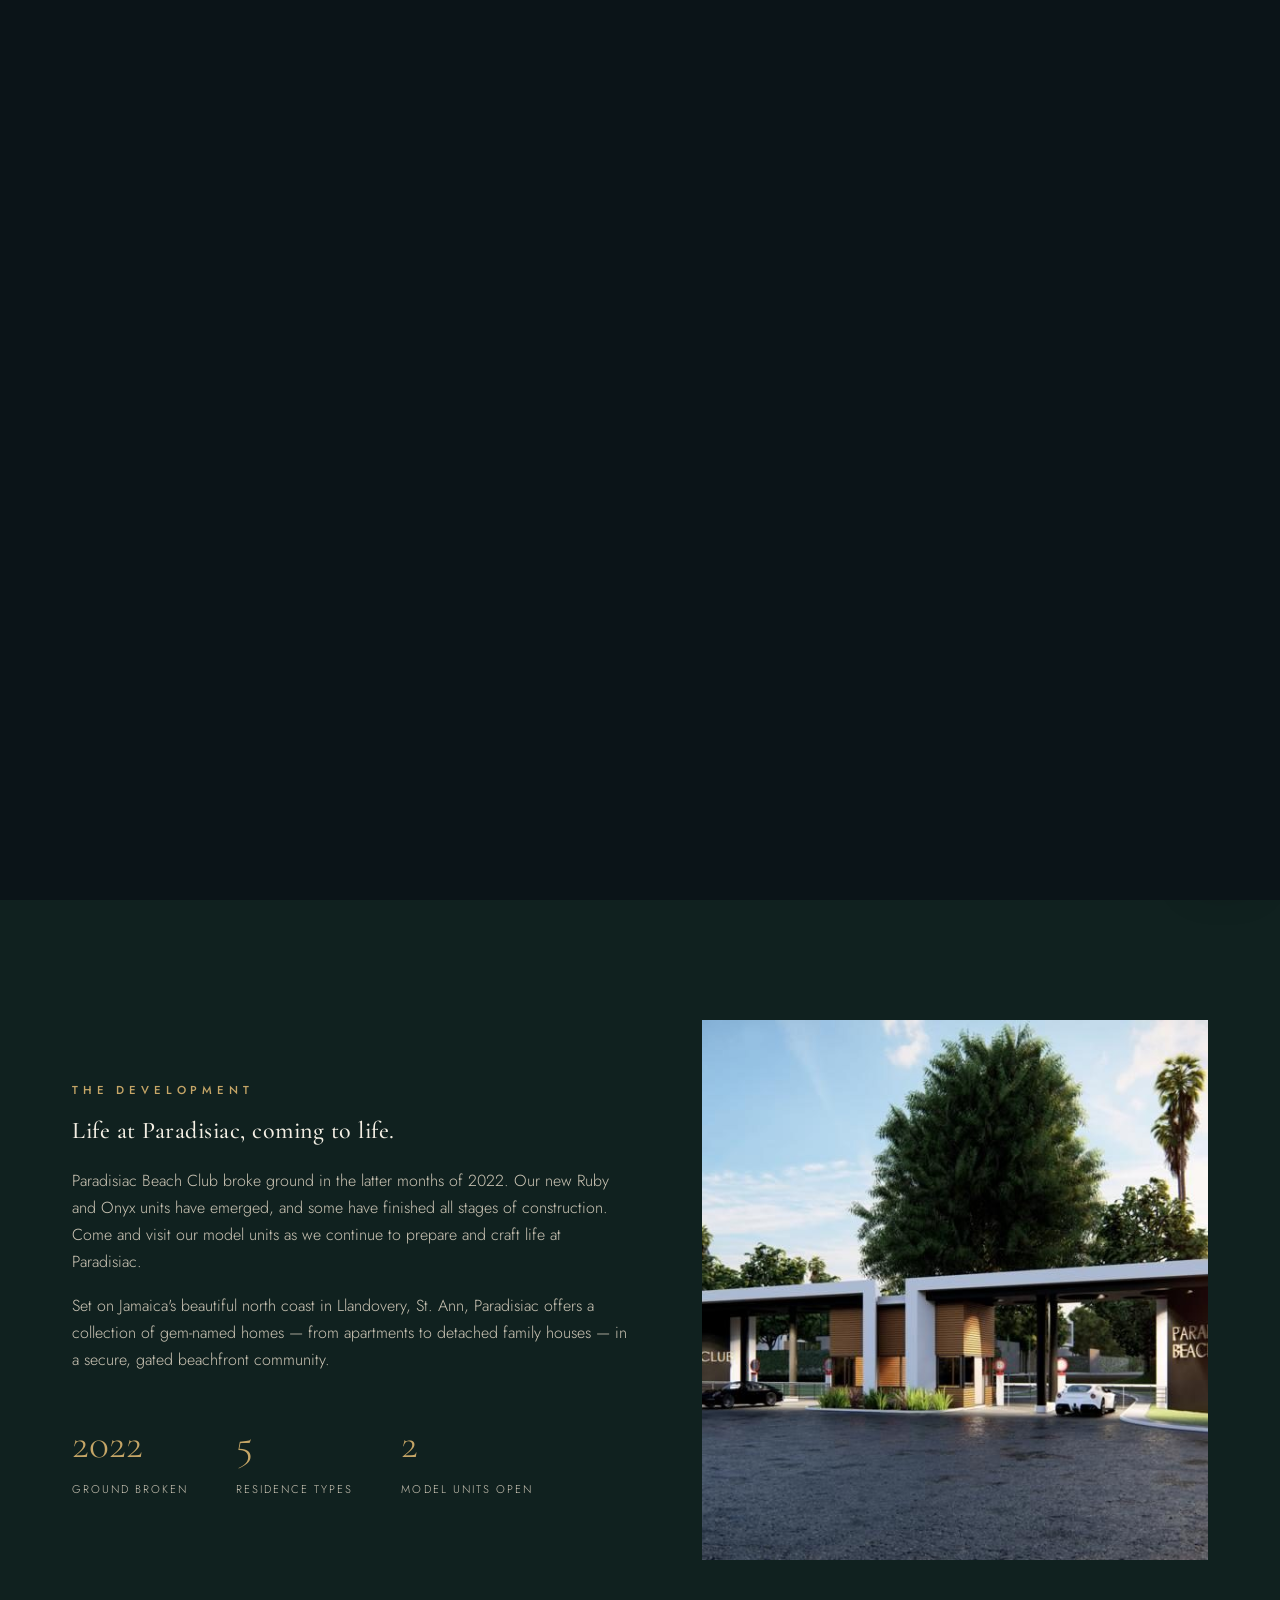
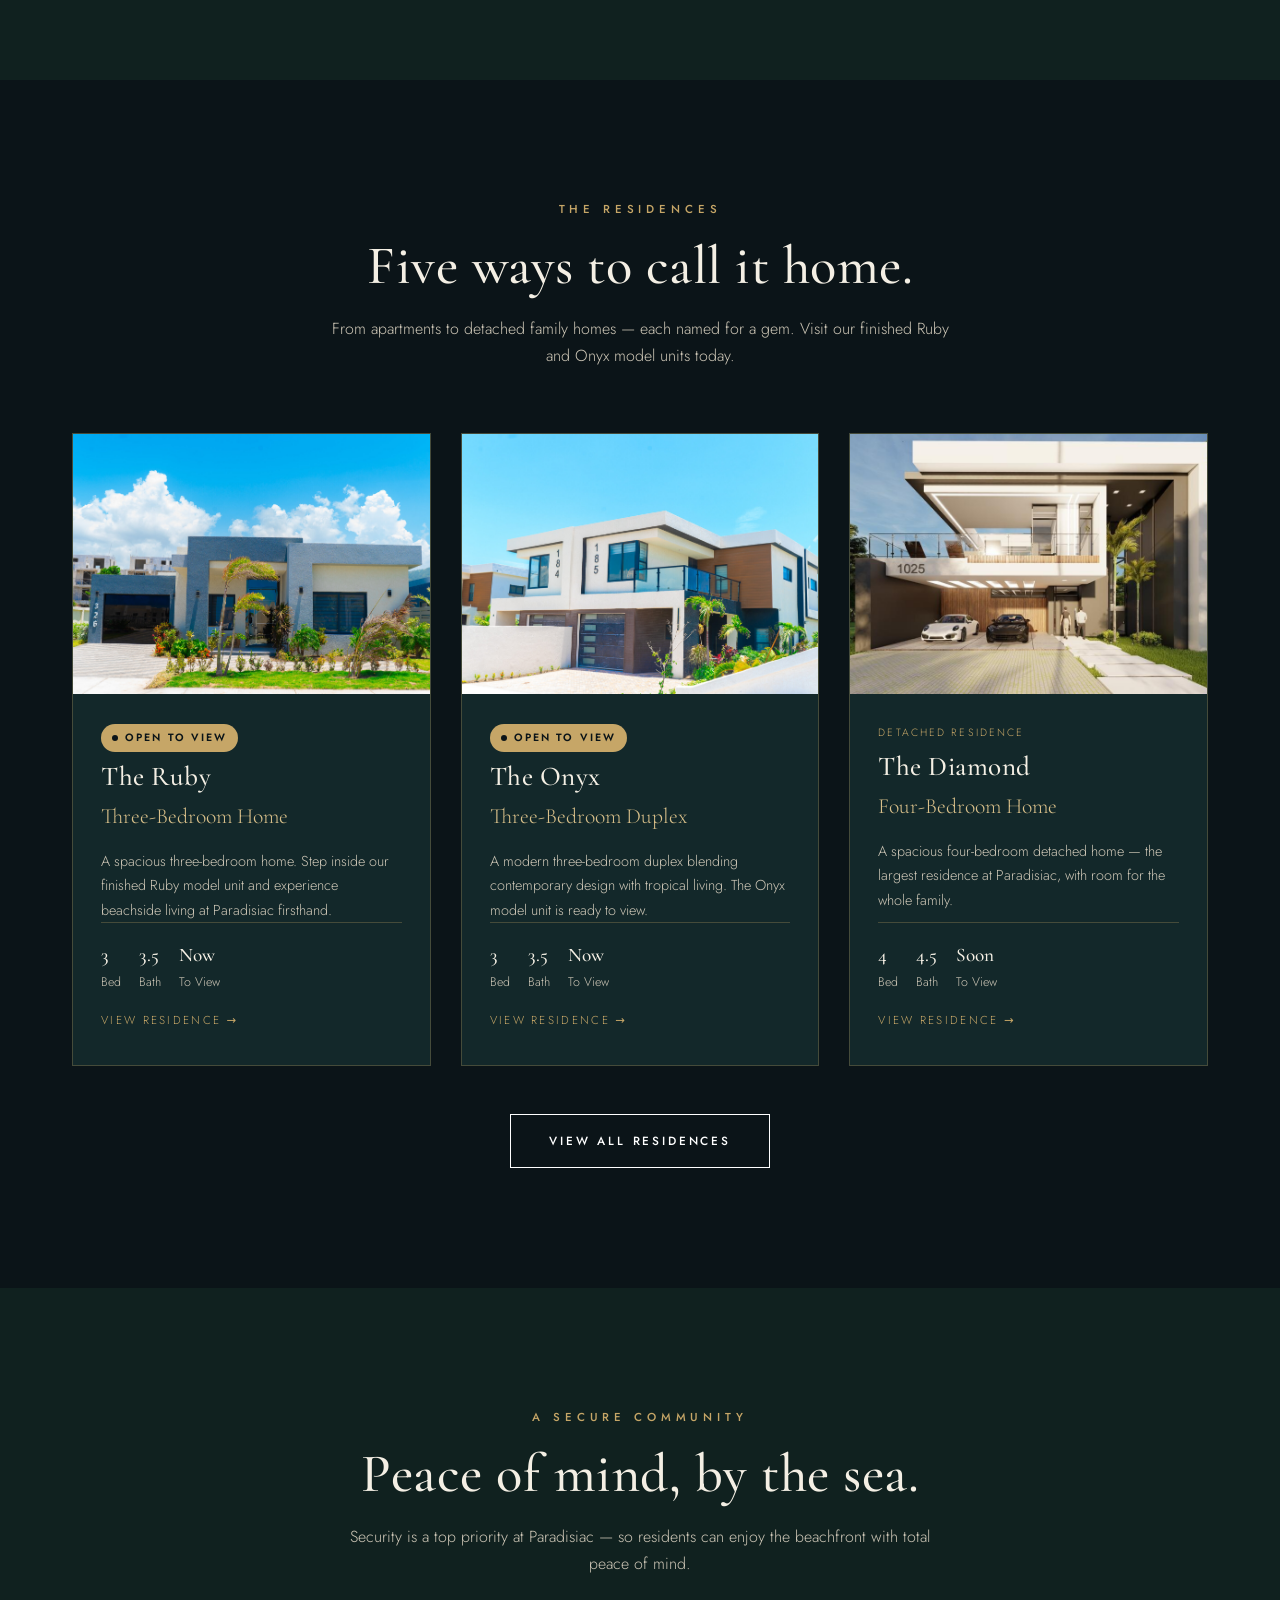
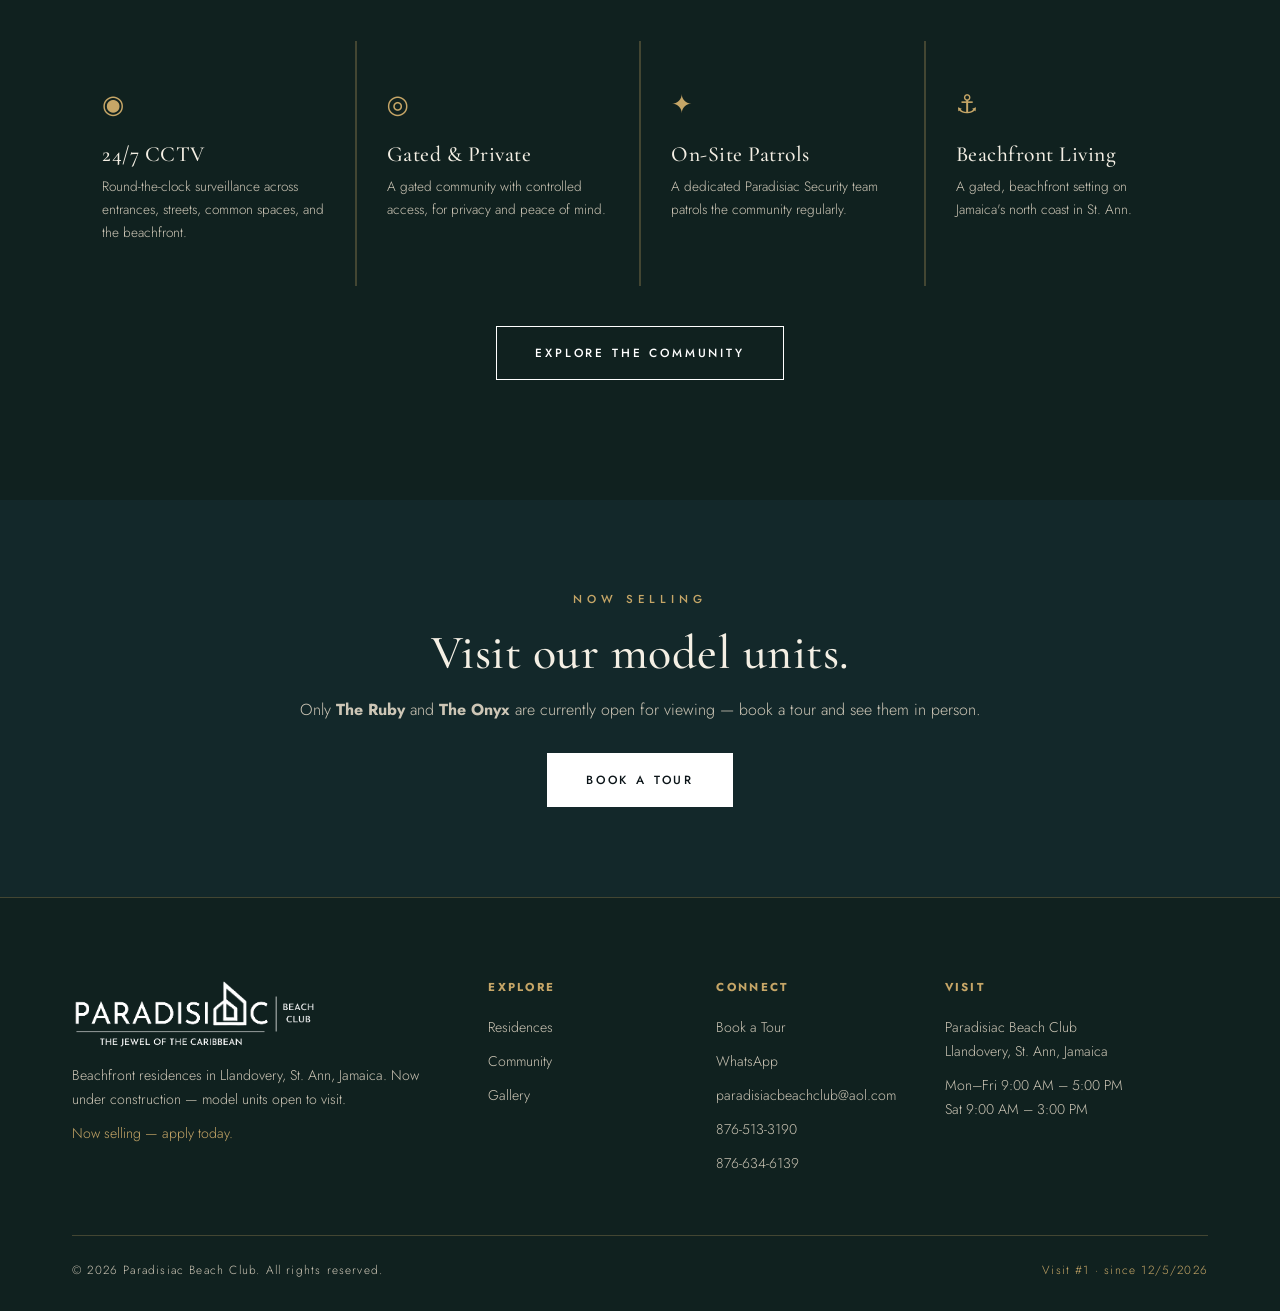
==== commit bb52f764: "Home: photo-shutter preloader markup" ====
--- a/index.html
+++ b/index.html
@@ -43,7 +43,16 @@
 
 <main id="main">
 <script>try{if(sessionStorage.getItem('pbc_loaded'))document.documentElement.classList.add('pl-skip');}catch(e){}</script>
-<div class="preloader" id="preloader" aria-hidden="true"><div class="pl-inner"><img class="pl-logo" src="assets/logo-nav-white.png" alt="Paradisiac Beach Club" /><div class="pl-tag">The Jewel of the Caribbean</div><div class="pl-bar"><i></i></div></div></div>
+<div class="preloader" id="preloader" aria-hidden="true">
+<div class="pl-shutter">
+<div class="pl-panel"><div class="pl-img" style="background-image:url('assets/media/ruby.jpg')"></div></div>
+<div class="pl-panel"><div class="pl-img" style="background-image:url('assets/media/onyx.jpg')"></div></div>
+<div class="pl-panel"><div class="pl-img" style="background-image:url('assets/media/club-01.jpg')"></div></div>
+<div class="pl-panel"><div class="pl-img" style="background-image:url('assets/media/diamond.jpg')"></div></div>
+<div class="pl-panel"><div class="pl-img" style="background-image:url('assets/media/club-03.jpg')"></div></div>
+</div>
+<div class="pl-center"><div class="pl-word">PARADISIAC</div><div class="pl-line"></div><div class="pl-tag2">The Jewel of the Caribbean</div></div>
+</div>
 <section class="hero" id="top" style="padding:0;background:#0b1418 url('assets/media/ruby.jpg') center/cover">
   <div class="hero-slides" aria-hidden="true">
     <div class="hero-slide" style="background-image:url('assets/media/ruby.jpg')"></div>
--- a/assets/styles.css
+++ b/assets/styles.css
@@ -53,16 +53,31 @@
 .overlay.show{opacity:1;visibility:visible}
 
 /* ---------- HERO ---------- */
-/* ---------- PRELOADER (home load-up) ---------- */
-.preloader{position:fixed;inset:0;z-index:9999;background:var(--ink);display:flex;align-items:center;justify-content:center;transition:transform 1.05s cubic-bezier(.76,0,.24,1),opacity .6s ease .45s}
-.pl-inner{display:flex;flex-direction:column;align-items:center;gap:20px}
-.pl-logo{height:60px;width:auto;opacity:0;transform:translateY(12px) scale(.98);animation:plUp .9s cubic-bezier(.2,.7,.2,1) .1s forwards}
-.pl-tag{font-family:var(--sans);font-size:.66rem;letter-spacing:.42em;text-transform:uppercase;color:var(--gold-soft);opacity:0;transform:translateY(10px);animation:plUp .9s cubic-bezier(.2,.7,.2,1) .28s forwards}
-.pl-bar{width:190px;height:2px;background:rgba(255,255,255,.12);overflow:hidden}
-.pl-bar i{display:block;height:100%;background:var(--gold);transform-origin:left;transform:scaleX(0);animation:plFill 1.6s cubic-bezier(.55,0,.25,1) .3s forwards}
-@keyframes plUp{to{opacity:1;transform:none}}
-@keyframes plFill{to{transform:scaleX(1)}}
-.preloader.done{transform:translateY(-100%);opacity:0;pointer-events:none}
+/* ---------- PRELOADER (home load-up: photo shutter) ---------- */
+.preloader{position:fixed;inset:0;z-index:9999;background:var(--ink);overflow:hidden}
+.pl-shutter{position:absolute;inset:0;display:flex}
+.pl-panel{position:relative;flex:1;height:100%;overflow:hidden;transform:translateY(0);transition:transform 1s cubic-bezier(.76,0,.24,1)}
+.pl-panel+.pl-panel{border-left:1px solid rgba(11,20,24,.6)}
+.pl-img{position:absolute;inset:0;background-size:cover;background-position:center;transform:scale(1.3);animation:plKen 3.8s ease-out forwards}
+.pl-panel::after{content:"";position:absolute;inset:0;background:linear-gradient(180deg,rgba(11,20,24,.32),rgba(11,20,24,.72))}
+.pl-panel:nth-child(2) .pl-img{animation-duration:4.1s}
+.pl-panel:nth-child(4) .pl-img{animation-duration:4.1s}
+@keyframes plKen{from{transform:scale(1.3)}to{transform:scale(1.04)}}
+.pl-center{position:absolute;inset:0;z-index:2;display:flex;flex-direction:column;align-items:center;justify-content:center;gap:16px;transition:opacity .5s ease,transform .7s cubic-bezier(.76,0,.24,1)}
+.pl-word{font-family:var(--serif);font-weight:500;font-size:clamp(2.6rem,8vw,5.6rem);letter-spacing:.12em;color:#fff;opacity:0;transform:translateY(16px);animation:plWord 1s cubic-bezier(.2,.7,.2,1) .35s forwards;text-shadow:0 8px 40px rgba(0,0,0,.5)}
+.pl-line{width:0;height:1px;background:var(--gold);animation:plLine 1.1s cubic-bezier(.6,0,.2,1) .55s forwards}
+.pl-tag2{font-family:var(--sans);font-size:.68rem;letter-spacing:.44em;text-transform:uppercase;color:var(--gold-soft);opacity:0;transform:translateY(10px);animation:plWord 1s cubic-bezier(.2,.7,.2,1) .7s forwards}
+@keyframes plWord{to{opacity:1;transform:none}}
+@keyframes plLine{to{width:170px}}
+/* reveal: panels split apart (alternating up / down), staggered */
+.preloader.done .pl-panel{transform:translateY(-102%)}
+.preloader.done .pl-panel:nth-child(even){transform:translateY(102%)}
+.preloader.done .pl-panel:nth-child(1){transition-delay:0s}
+.preloader.done .pl-panel:nth-child(2){transition-delay:.08s}
+.preloader.done .pl-panel:nth-child(3){transition-delay:.16s}
+.preloader.done .pl-panel:nth-child(4){transition-delay:.24s}
+.preloader.done .pl-panel:nth-child(5){transition-delay:.32s}
+.preloader.done .pl-center{opacity:0;transform:translateY(-22px)}
 .pl-skip .preloader{display:none!important}
 body.pl-lock{overflow:hidden}
 @media(prefers-reduced-motion:reduce){.preloader{display:none}}
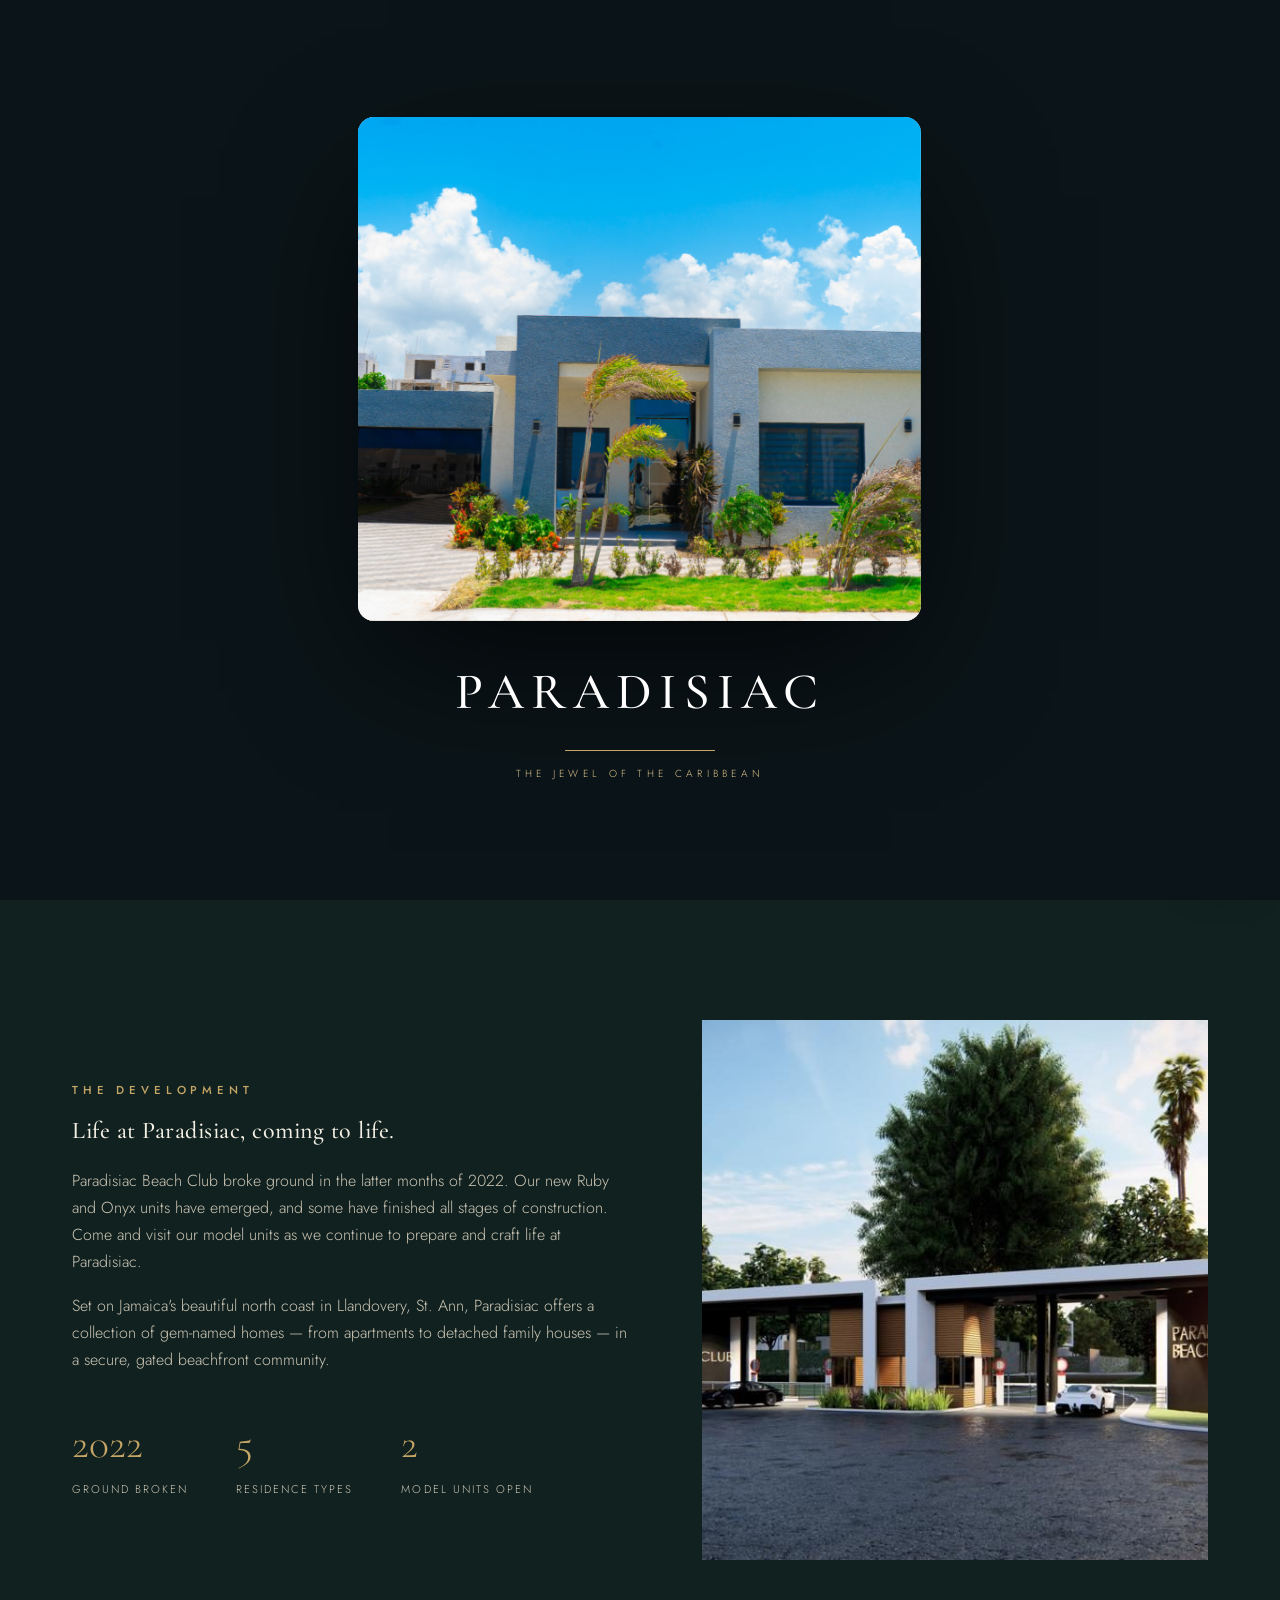
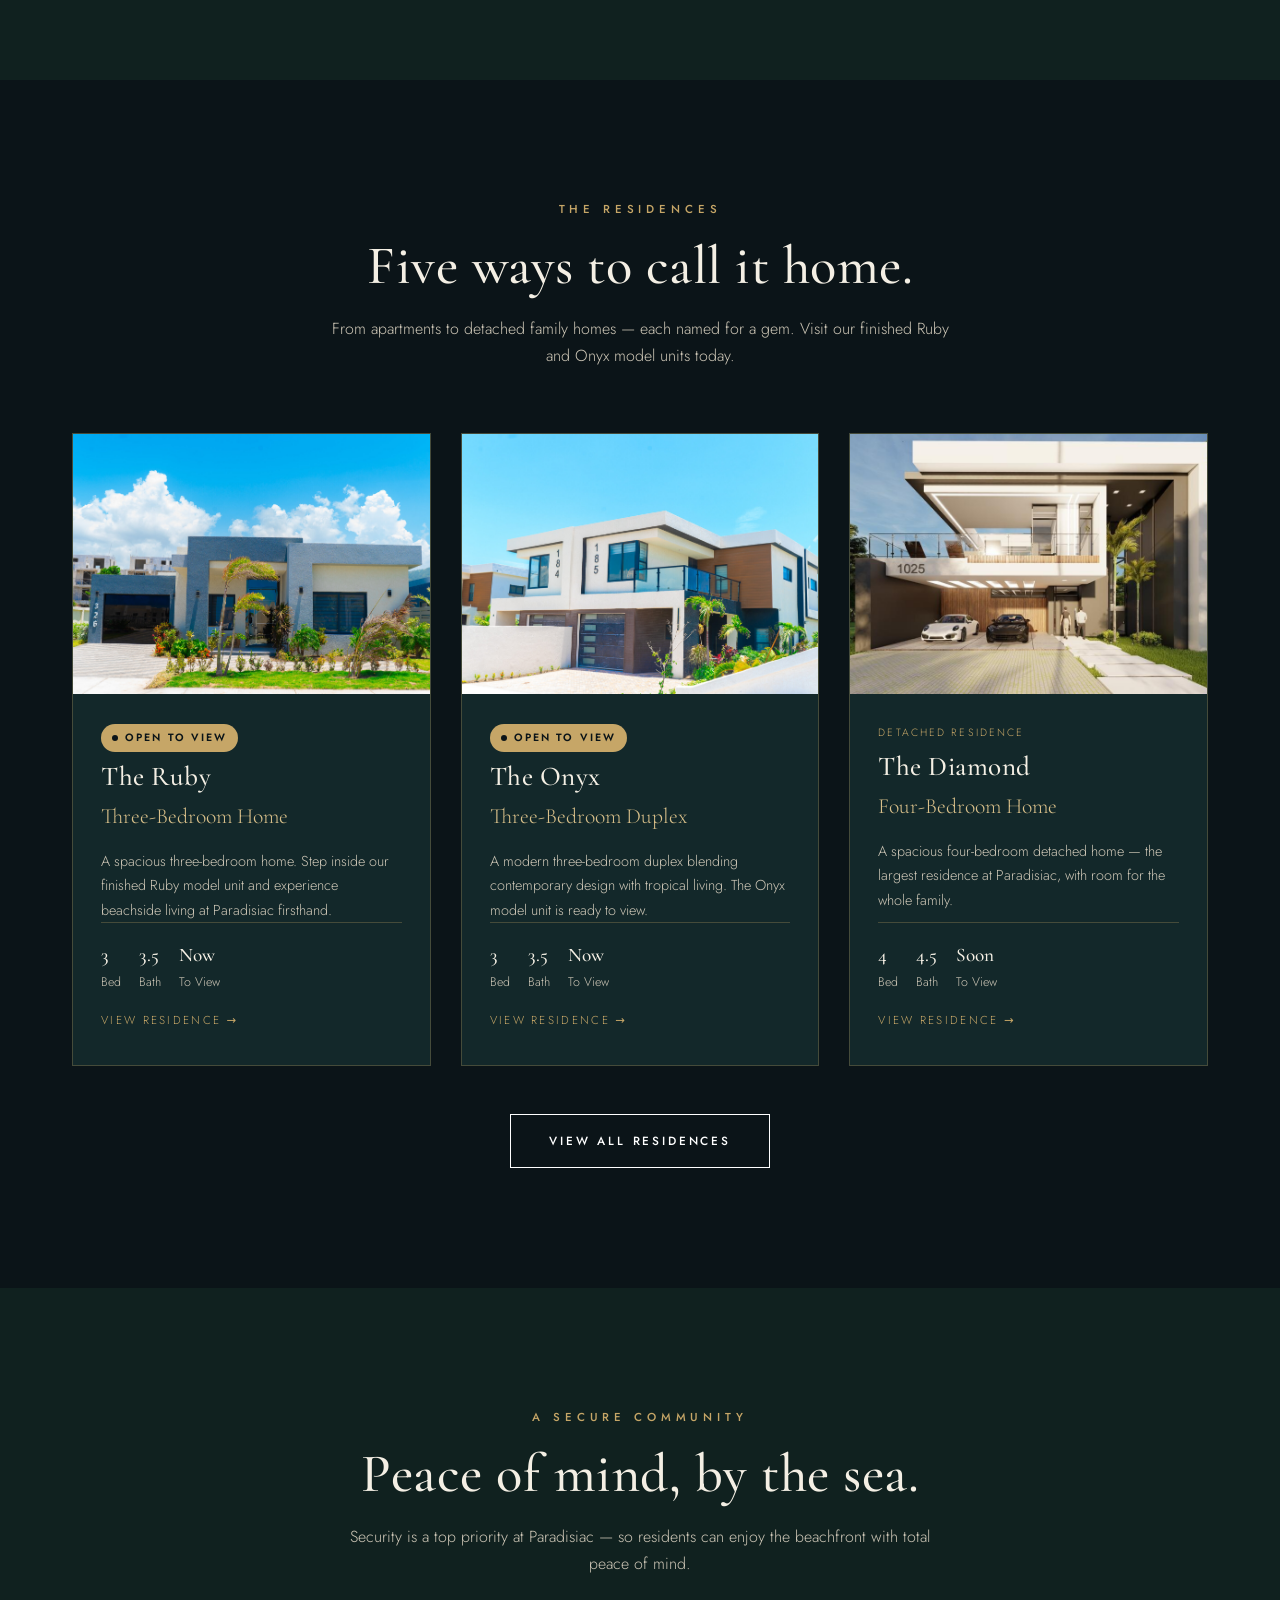
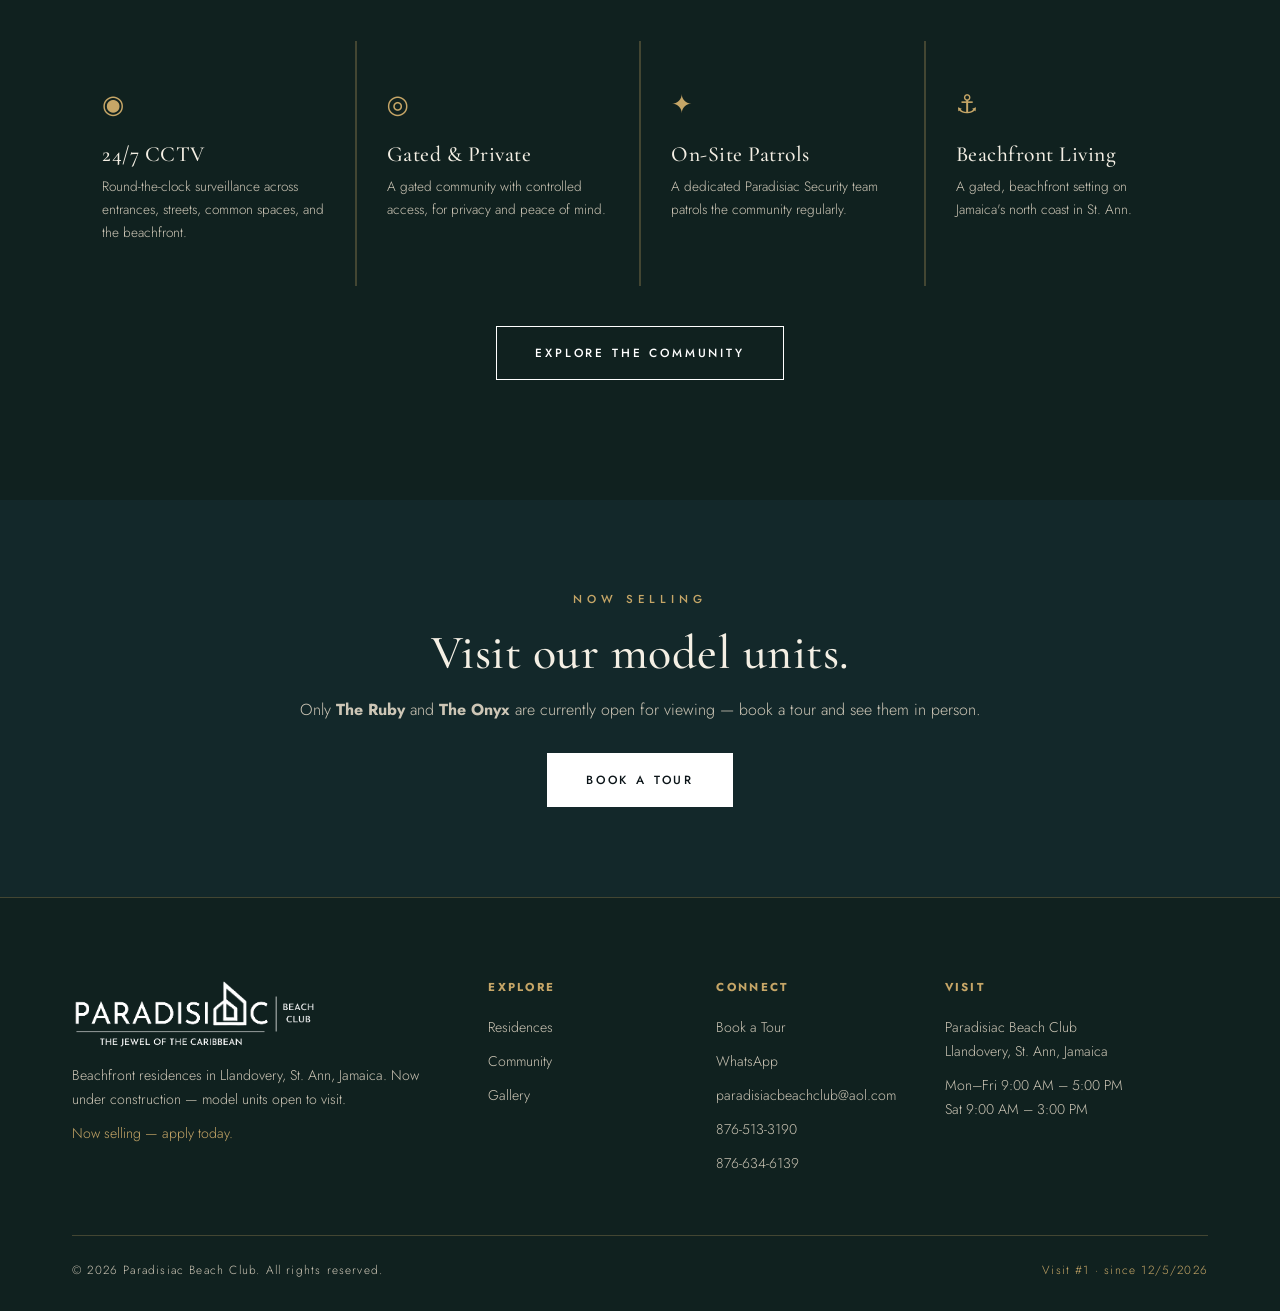
==== commit 48a86937: "Home: photo-bloom preloader markup" ====
--- a/index.html
+++ b/index.html
@@ -44,13 +44,12 @@
 <main id="main">
 <script>try{if(sessionStorage.getItem('pbc_loaded'))document.documentElement.classList.add('pl-skip');}catch(e){}</script>
 <div class="preloader" id="preloader" aria-hidden="true">
-<div class="pl-shutter">
-<div class="pl-panel"><div class="pl-img" style="background-image:url('assets/media/ruby.jpg')"></div></div>
-<div class="pl-panel"><div class="pl-img" style="background-image:url('assets/media/onyx.jpg')"></div></div>
-<div class="pl-panel"><div class="pl-img" style="background-image:url('assets/media/club-01.jpg')"></div></div>
-<div class="pl-panel"><div class="pl-img" style="background-image:url('assets/media/diamond.jpg')"></div></div>
-<div class="pl-panel"><div class="pl-img" style="background-image:url('assets/media/club-03.jpg')"></div></div>
-</div>
+<div class="pl-stage"><div class="pl-card">
+<div class="pl-cimg" style="background-image:url('assets/media/onyx.jpg')"></div>
+<div class="pl-cimg" style="background-image:url('assets/media/club-01.jpg')"></div>
+<div class="pl-cimg" style="background-image:url('assets/media/diamond.jpg')"></div>
+<div class="pl-cimg" style="background-image:url('assets/media/ruby.jpg')"></div>
+</div></div>
 <div class="pl-center"><div class="pl-word">PARADISIAC</div><div class="pl-line"></div><div class="pl-tag2">The Jewel of the Caribbean</div></div>
 </div>
 <section class="hero" id="top" style="padding:0;background:#0b1418 url('assets/media/ruby.jpg') center/cover">
--- a/assets/styles.css
+++ b/assets/styles.css
@@ -53,33 +53,30 @@
 .overlay.show{opacity:1;visibility:visible}
 
 /* ---------- HERO ---------- */
-/* ---------- PRELOADER (home load-up: photo shutter) ---------- */
-.preloader{position:fixed;inset:0;z-index:9999;background:var(--ink);overflow:hidden}
-.pl-shutter{position:absolute;inset:0;display:flex}
-.pl-panel{position:relative;flex:1;height:100%;overflow:hidden;transform:translateY(0);transition:transform 1s cubic-bezier(.76,0,.24,1)}
-.pl-panel+.pl-panel{border-left:1px solid rgba(11,20,24,.6)}
-.pl-img{position:absolute;inset:0;background-size:cover;background-position:center;transform:scale(1.3);animation:plKen 3.8s ease-out forwards}
-.pl-panel::after{content:"";position:absolute;inset:0;background:linear-gradient(180deg,rgba(11,20,24,.32),rgba(11,20,24,.72))}
-.pl-panel:nth-child(2) .pl-img{animation-duration:4.1s}
-.pl-panel:nth-child(4) .pl-img{animation-duration:4.1s}
-@keyframes plKen{from{transform:scale(1.3)}to{transform:scale(1.04)}}
-.pl-center{position:absolute;inset:0;z-index:2;display:flex;flex-direction:column;align-items:center;justify-content:center;gap:16px;transition:opacity .5s ease,transform .7s cubic-bezier(.76,0,.24,1)}
-.pl-word{font-family:var(--serif);font-weight:500;font-size:clamp(2.6rem,8vw,5.6rem);letter-spacing:.12em;color:#fff;opacity:0;transform:translateY(16px);animation:plWord 1s cubic-bezier(.2,.7,.2,1) .35s forwards;text-shadow:0 8px 40px rgba(0,0,0,.5)}
-.pl-line{width:0;height:1px;background:var(--gold);animation:plLine 1.1s cubic-bezier(.6,0,.2,1) .55s forwards}
-.pl-tag2{font-family:var(--sans);font-size:.68rem;letter-spacing:.44em;text-transform:uppercase;color:var(--gold-soft);opacity:0;transform:translateY(10px);animation:plWord 1s cubic-bezier(.2,.7,.2,1) .7s forwards}
+/* ---------- PRELOADER (home load-up: photo bloom) ---------- */
+.preloader{position:fixed;inset:0;z-index:9999;background:var(--ink);display:flex;flex-direction:column;align-items:center;justify-content:center;gap:28px;transition:opacity .6s ease .55s}
+.preloader.done{opacity:0;pointer-events:none}
+.pl-stage{position:relative;width:44vw;max-width:720px;height:56vh;transform:scale(.86);opacity:0;animation:plStageIn .85s cubic-bezier(.2,.7,.2,1) .15s forwards;z-index:1}
+.pl-card{position:absolute;inset:0;border-radius:16px;overflow:hidden;box-shadow:0 50px 140px -30px rgba(0,0,0,.85);transition:transform 1.15s cubic-bezier(.76,0,.24,1),border-radius 1.15s ease}
+.pl-cimg{position:absolute;inset:0;background-size:cover;background-position:center;opacity:0;transform:scale(1.06);animation:plShow .55s ease forwards}
+.pl-cimg:nth-child(1){animation-delay:.45s}
+.pl-cimg:nth-child(2){animation-delay:.9s}
+.pl-cimg:nth-child(3){animation-delay:1.35s}
+.pl-cimg:nth-child(4){animation-delay:1.8s}
+@keyframes plShow{to{opacity:1;transform:scale(1)}}
+@keyframes plStageIn{to{opacity:1;transform:scale(1)}}
+.pl-center{position:relative;z-index:2;display:flex;flex-direction:column;align-items:center;gap:14px;transition:opacity .45s ease,transform .6s ease}
+.pl-word{font-family:var(--serif);font-weight:500;font-size:clamp(2rem,5vw,3.2rem);letter-spacing:.14em;color:#fff;opacity:0;transform:translateY(14px);animation:plWord .9s cubic-bezier(.2,.7,.2,1) .5s forwards}
+.pl-line{width:0;height:1px;background:var(--gold);animation:plLine 1s cubic-bezier(.6,0,.2,1) .7s forwards}
+.pl-tag2{font-family:var(--sans);font-size:.64rem;letter-spacing:.42em;text-transform:uppercase;color:var(--gold-soft);opacity:0;animation:plWord .9s ease .85s forwards}
 @keyframes plWord{to{opacity:1;transform:none}}
-@keyframes plLine{to{width:170px}}
-/* reveal: panels split apart (alternating up / down), staggered */
-.preloader.done .pl-panel{transform:translateY(-102%)}
-.preloader.done .pl-panel:nth-child(even){transform:translateY(102%)}
-.preloader.done .pl-panel:nth-child(1){transition-delay:0s}
-.preloader.done .pl-panel:nth-child(2){transition-delay:.08s}
-.preloader.done .pl-panel:nth-child(3){transition-delay:.16s}
-.preloader.done .pl-panel:nth-child(4){transition-delay:.24s}
-.preloader.done .pl-panel:nth-child(5){transition-delay:.32s}
-.preloader.done .pl-center{opacity:0;transform:translateY(-22px)}
+@keyframes plLine{to{width:150px}}
+/* reveal: card blooms to full-bleed, wordmark fades, curtain fades to hero */
+.preloader.done .pl-card{transform:scale(2.9);border-radius:0}
+.preloader.done .pl-center{opacity:0;transform:translateY(-16px)}
 .pl-skip .preloader{display:none!important}
 body.pl-lock{overflow:hidden}
+@media(max-width:700px){.pl-stage{width:80vw;height:46vh}}
 @media(prefers-reduced-motion:reduce){.preloader{display:none}}
 .hero{position:relative;overflow:hidden;min-height:100vh;display:flex;align-items:center}
 .hero-slides{position:absolute;inset:0;z-index:0;overflow:hidden}
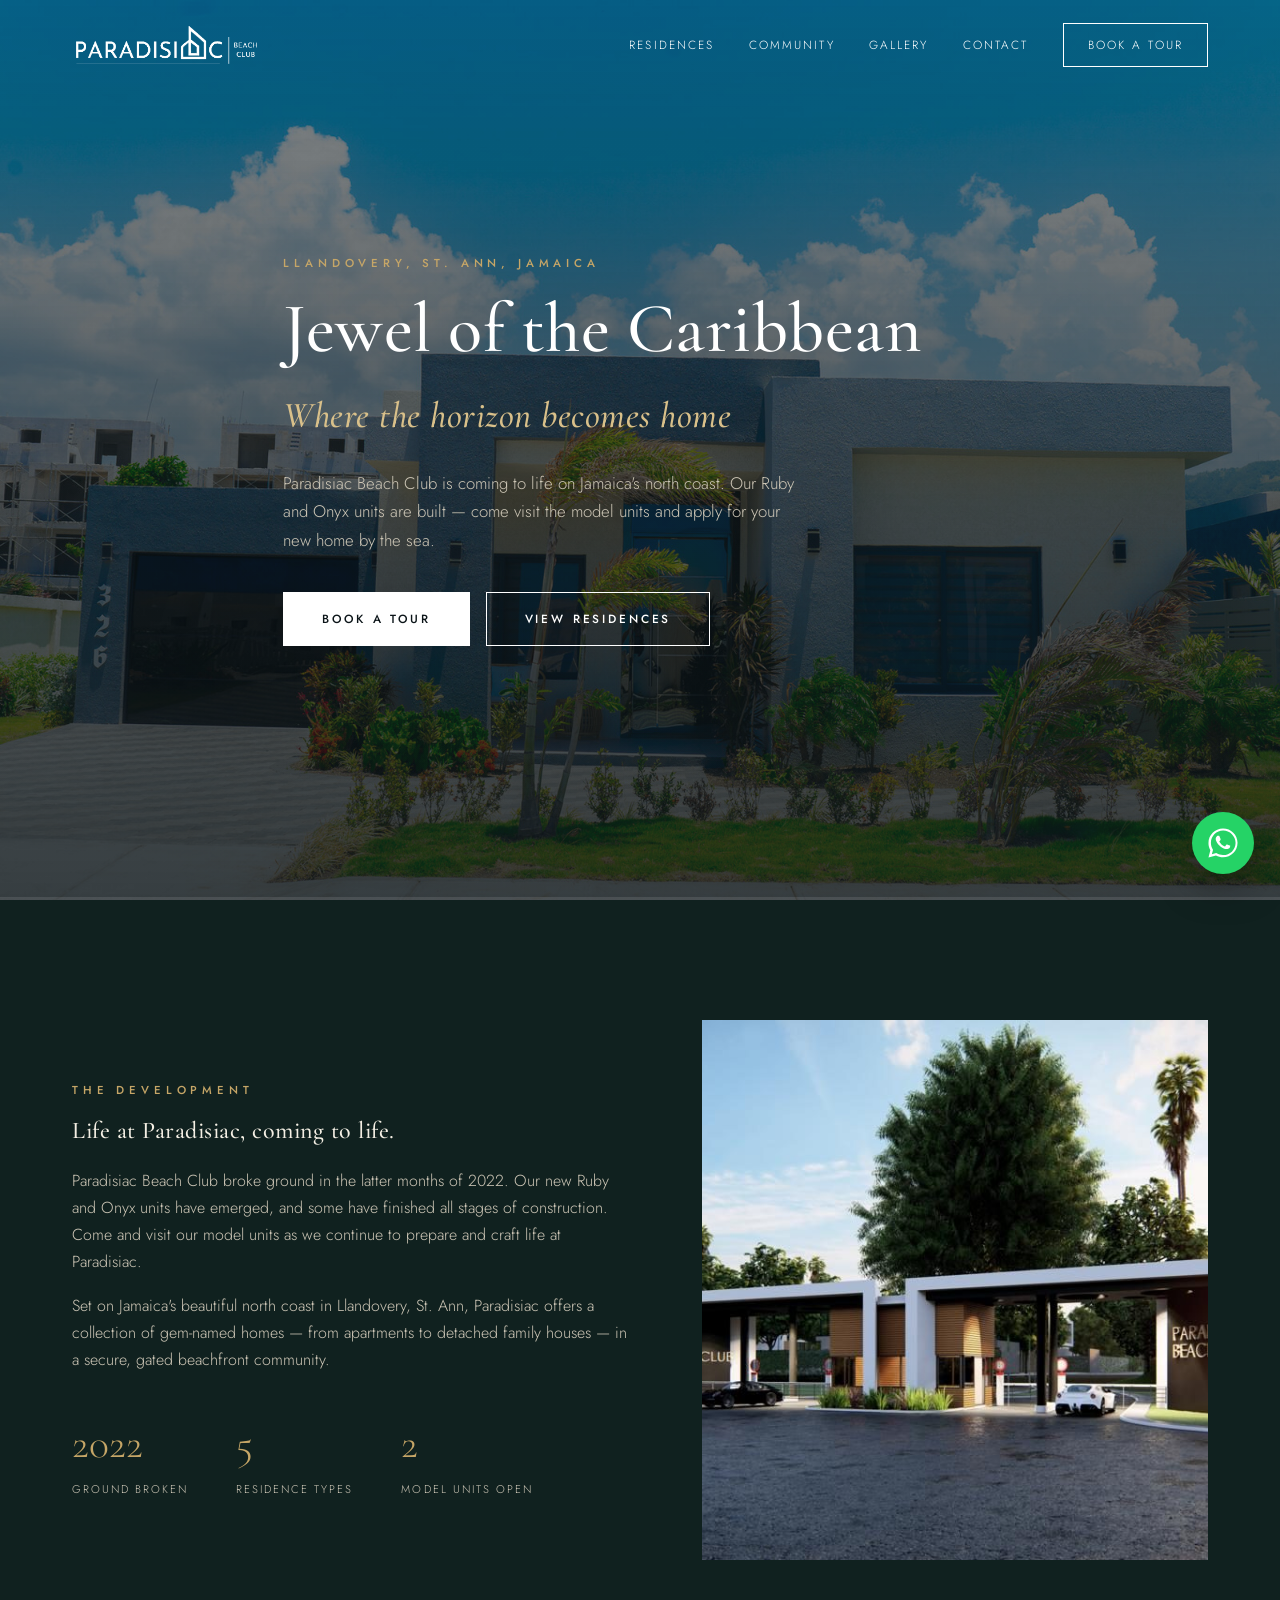
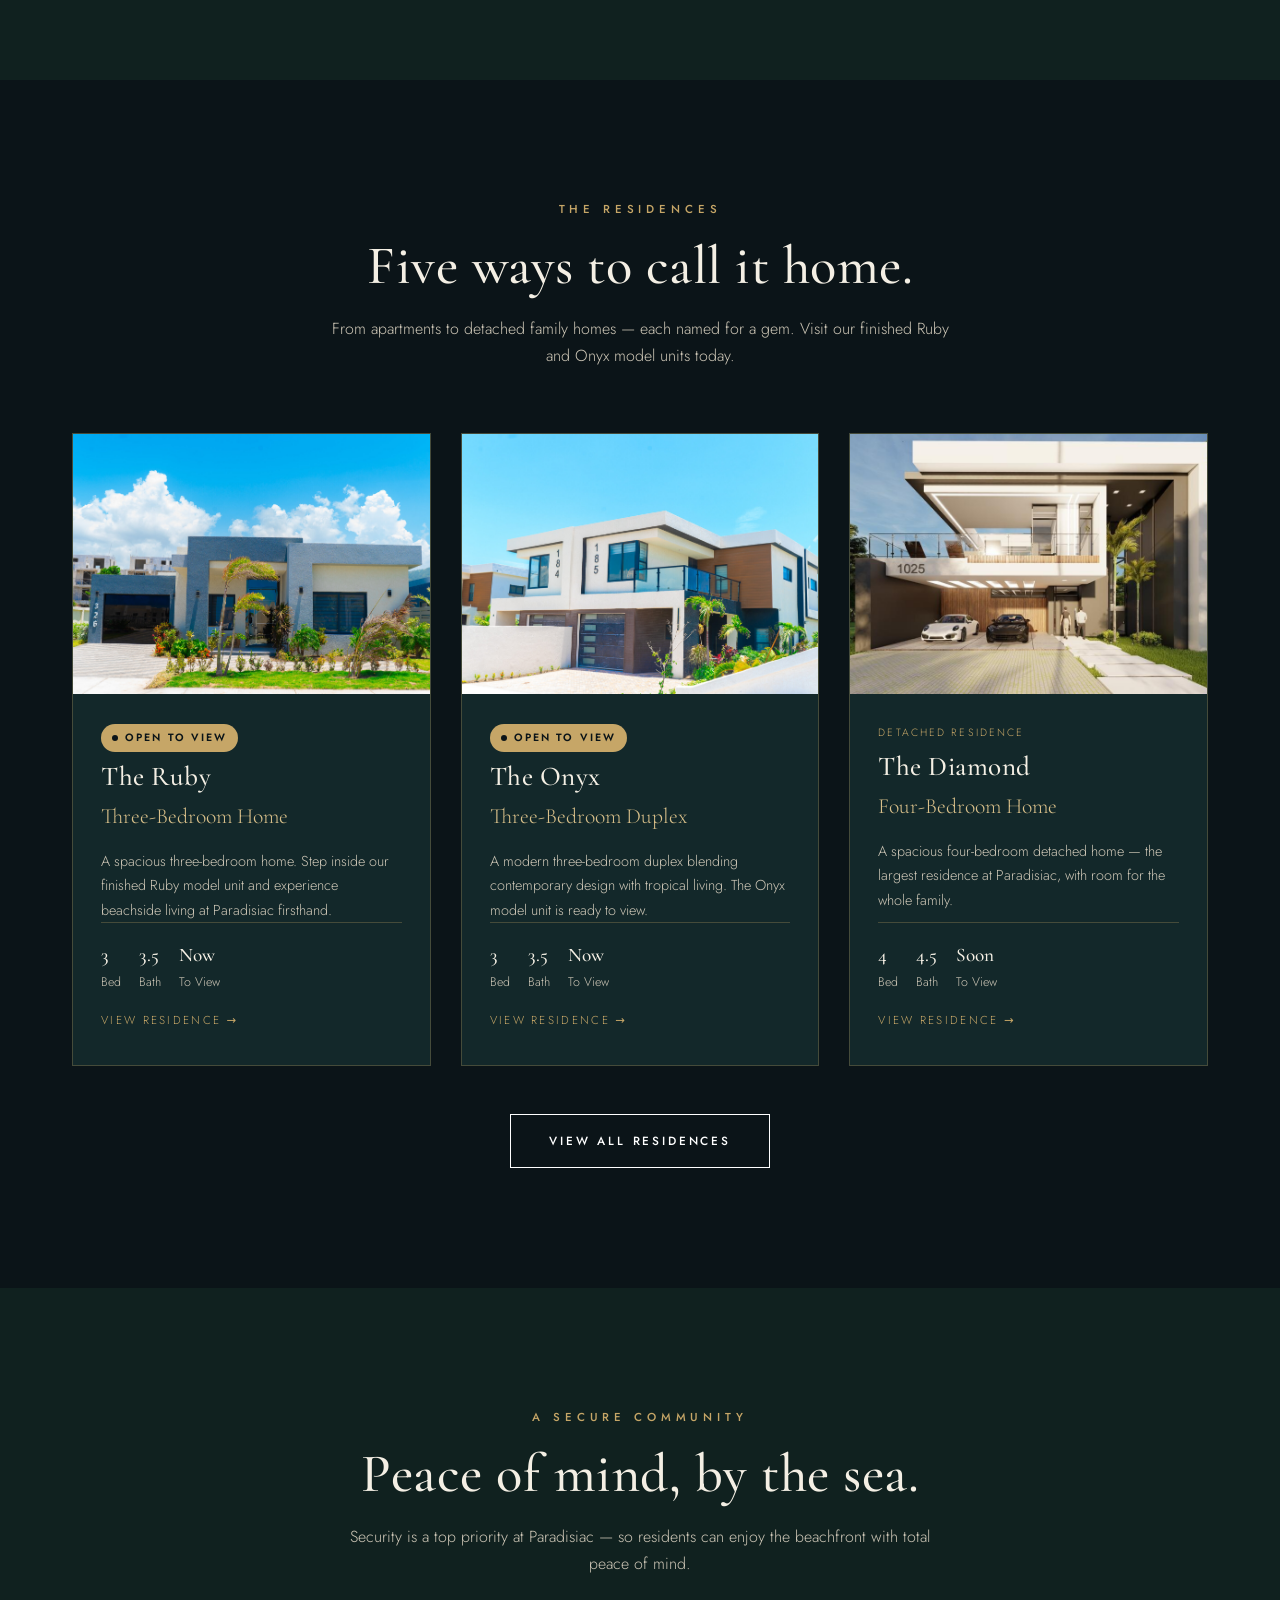
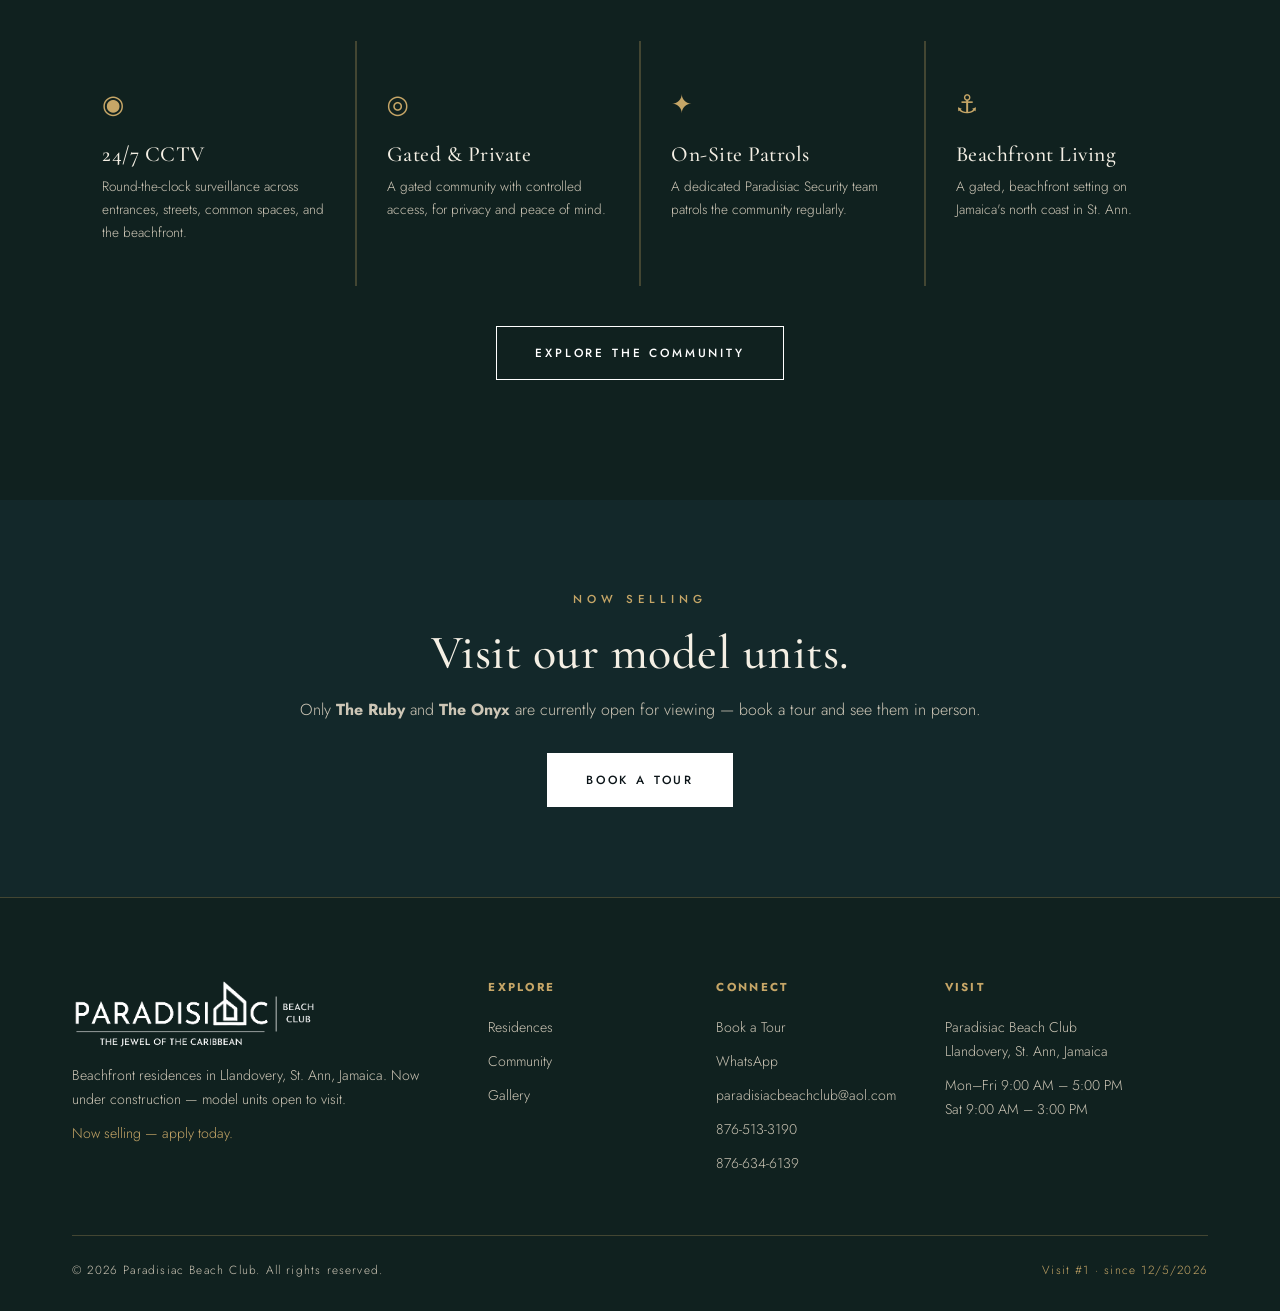
==== commit 07a0fa55: "Home: preloader on every load (remove skip)" ====
--- a/index.html
+++ b/index.html
@@ -42,7 +42,6 @@
 </nav>
 
 <main id="main">
-<script>try{if(sessionStorage.getItem('pbc_loaded'))document.documentElement.classList.add('pl-skip');}catch(e){}</script>
 <div class="preloader" id="preloader" aria-hidden="true">
 <div class="pl-stage"><div class="pl-card">
 <div class="pl-cimg" style="background-image:url('assets/media/onyx.jpg')"></div>
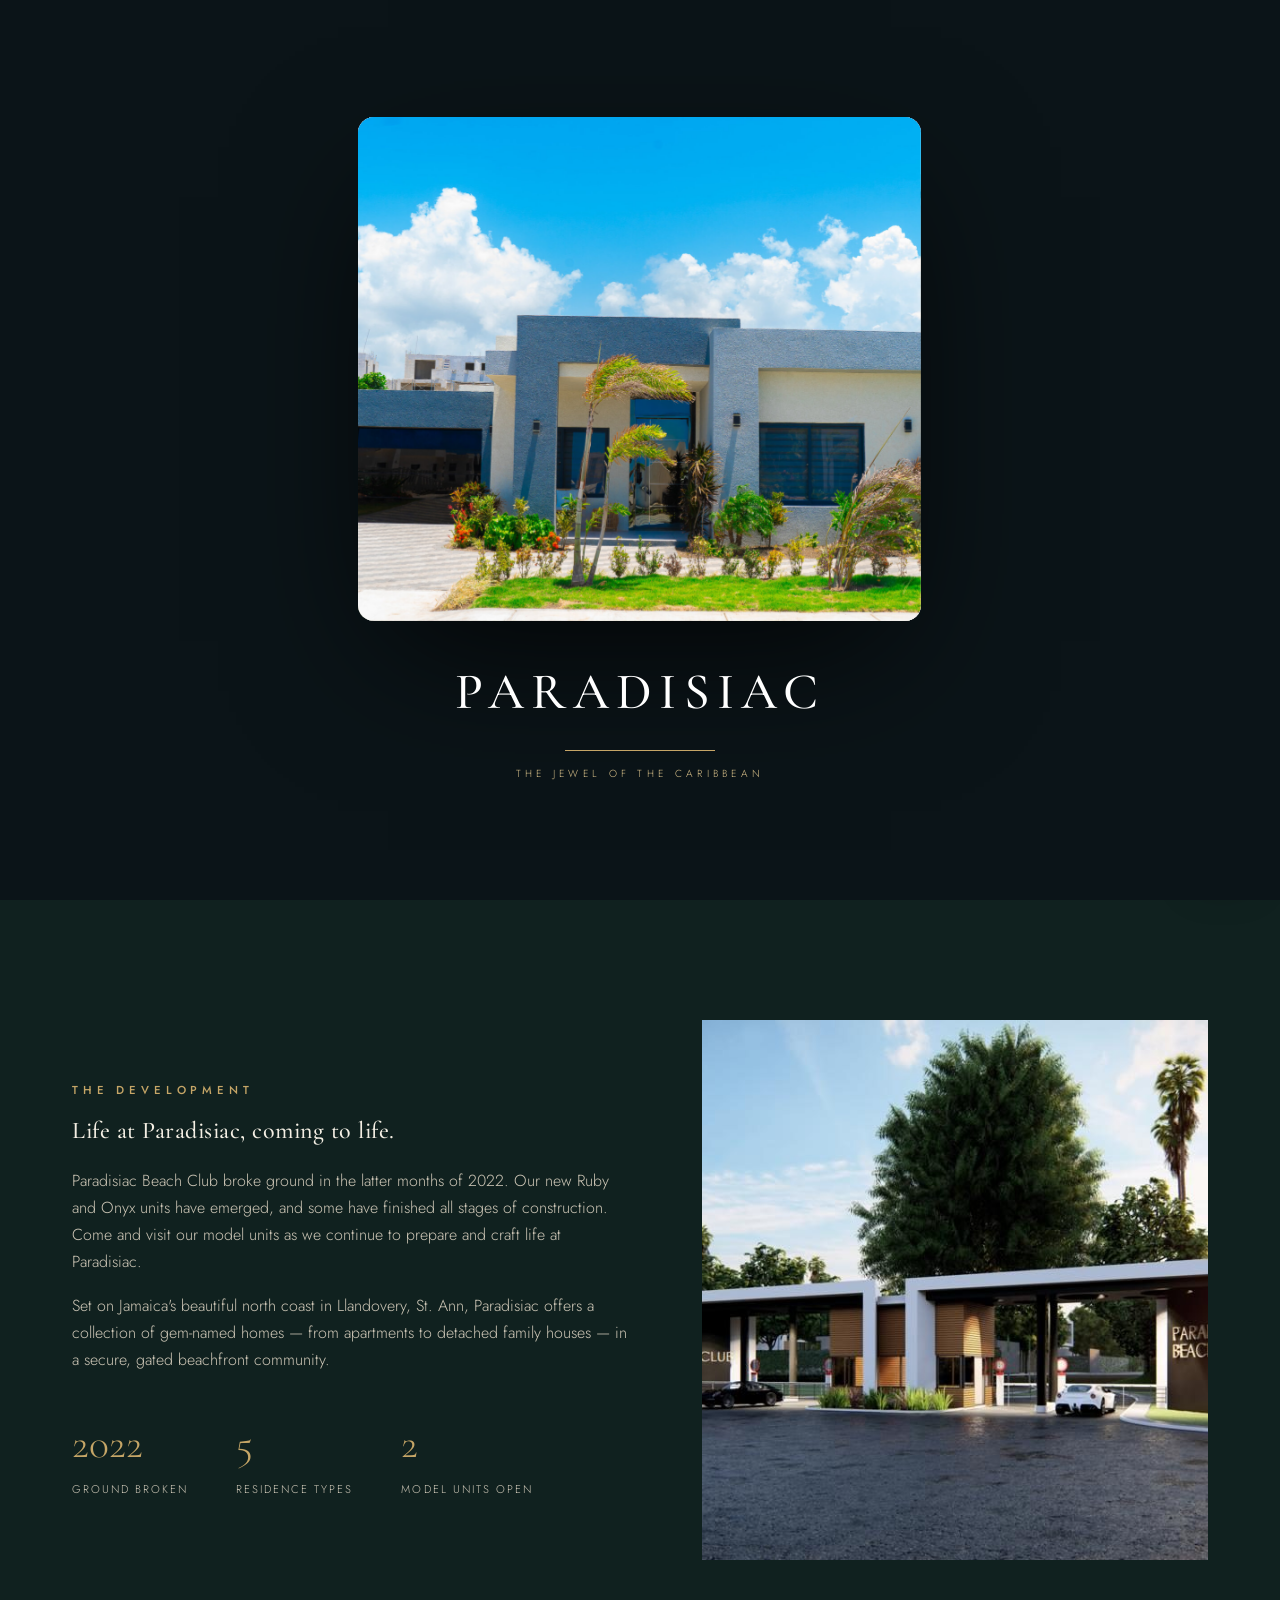
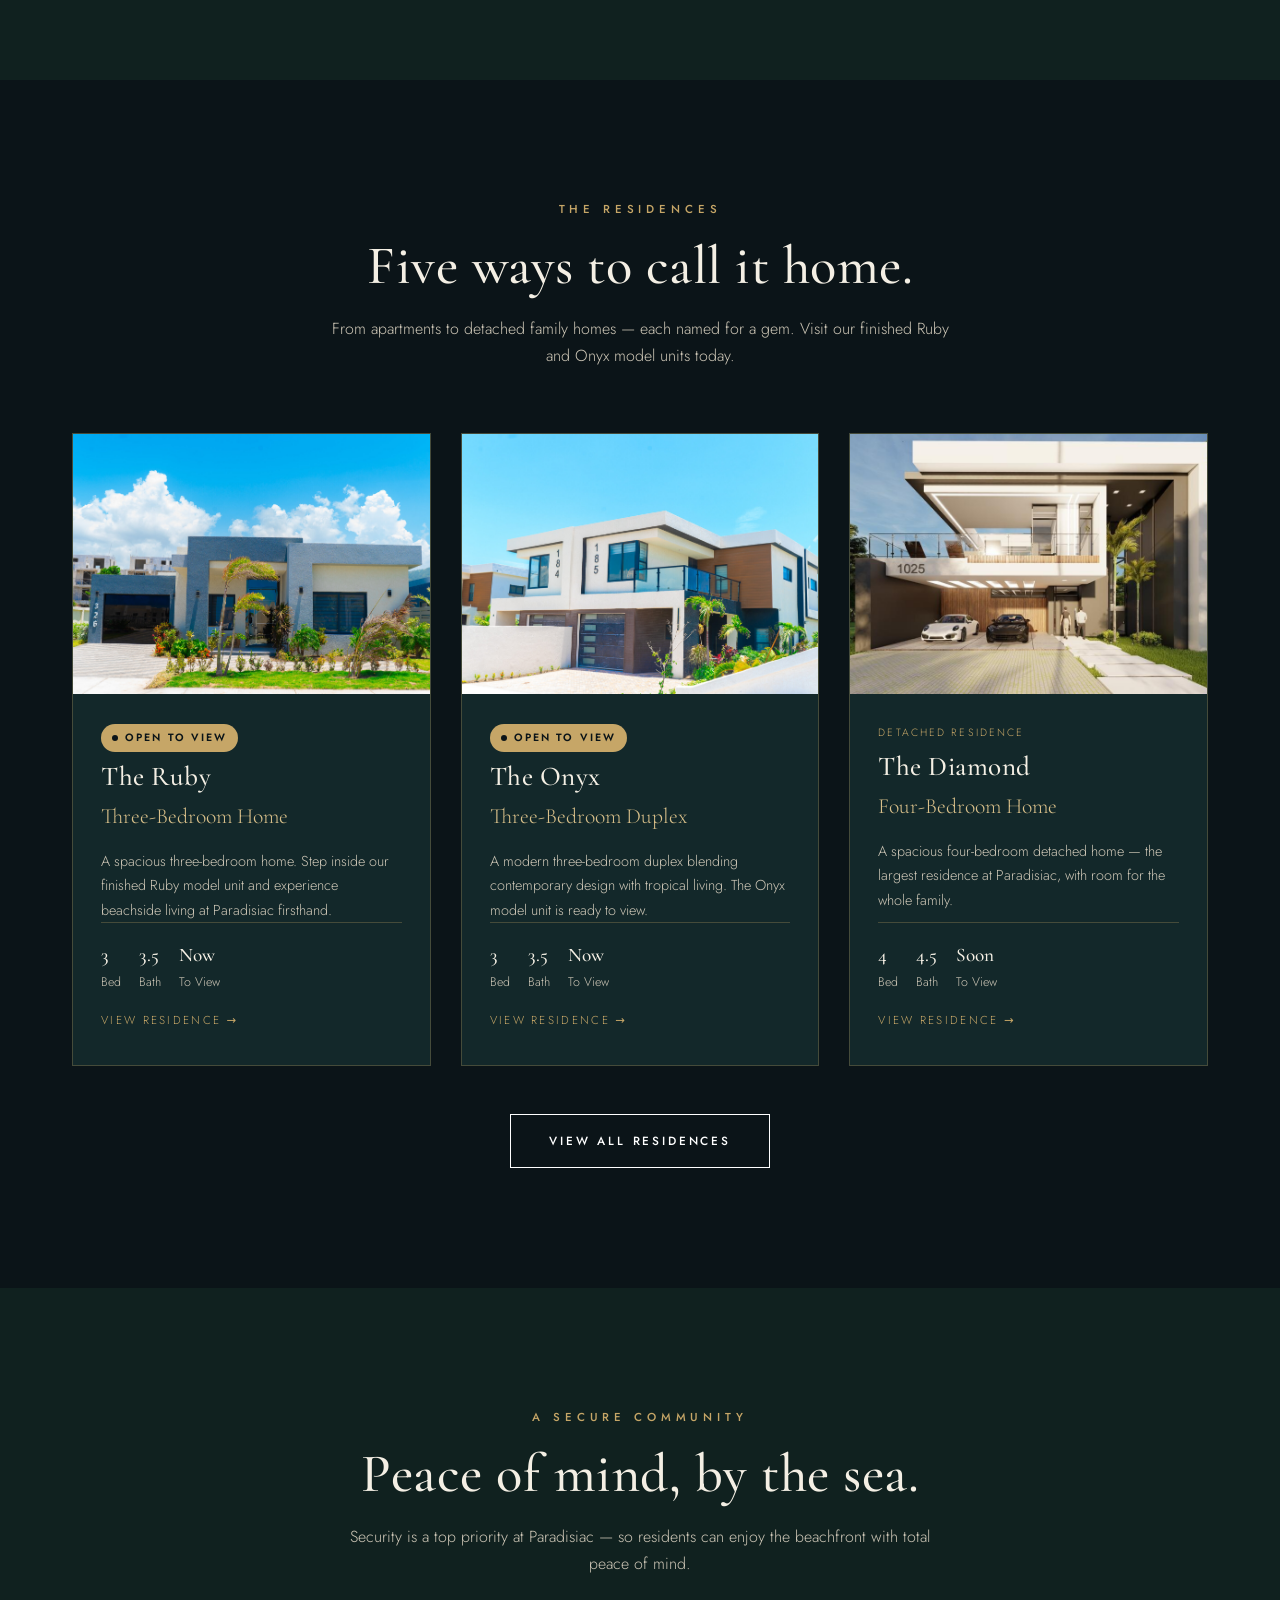
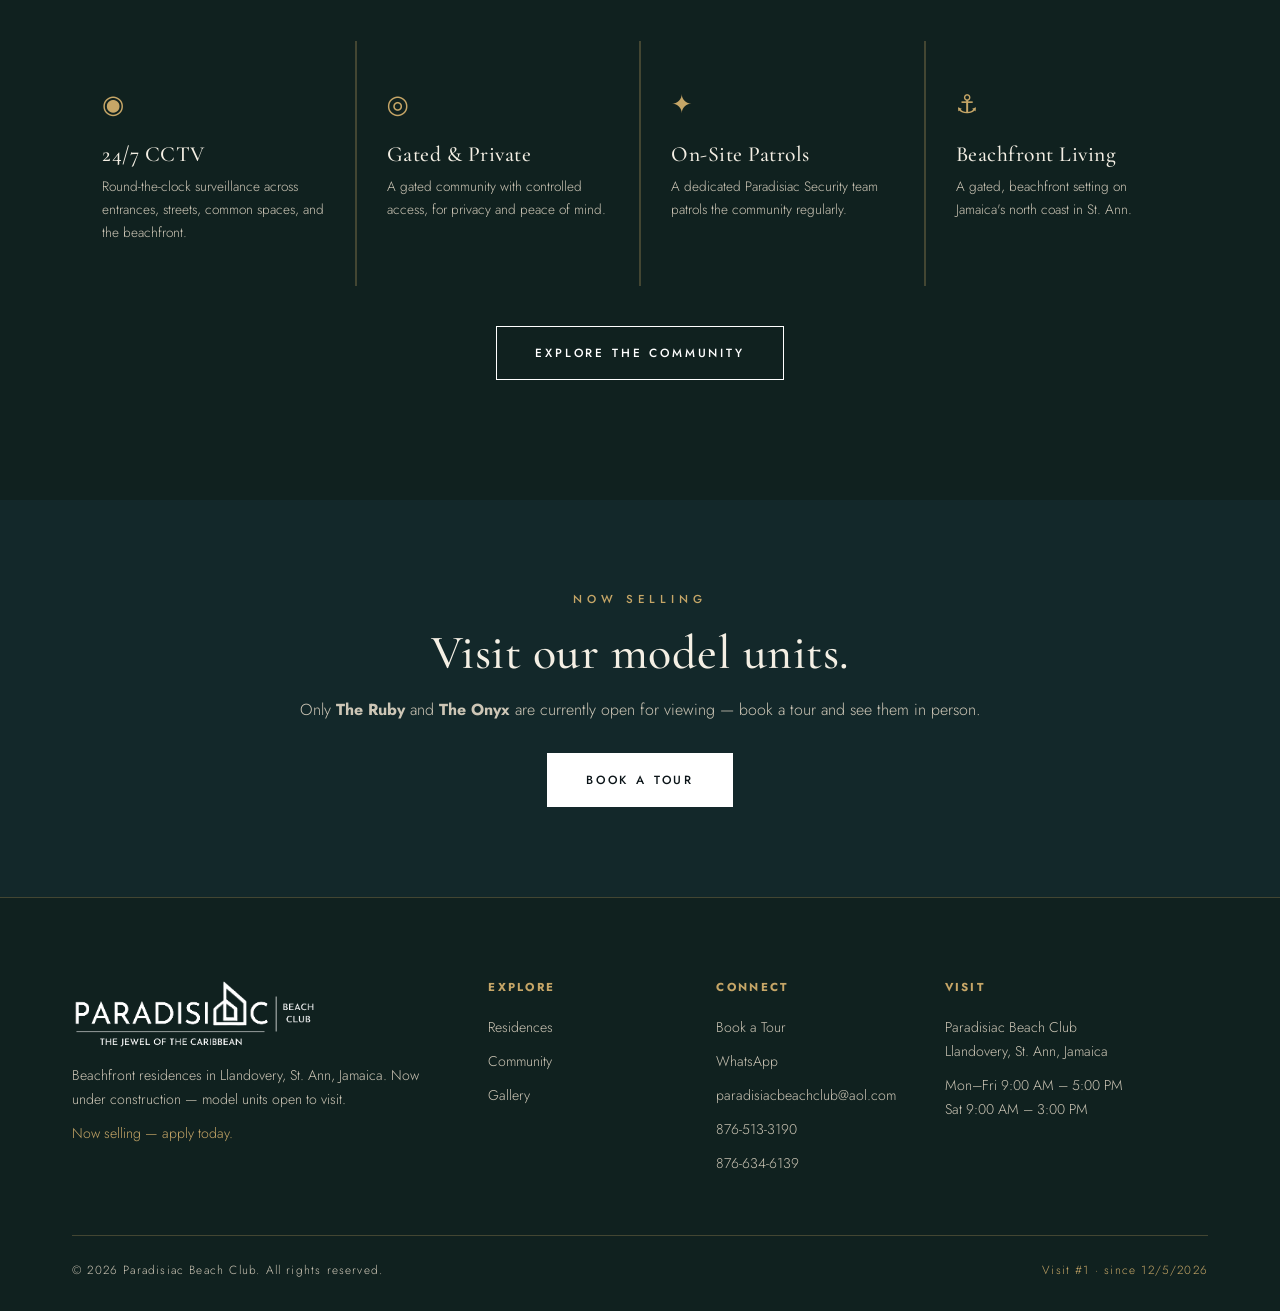
==== commit 209d6ad0: "Home: 7-photo preloader markup" ====
--- a/index.html
+++ b/index.html
@@ -44,10 +44,13 @@
 <main id="main">
 <div class="preloader" id="preloader" aria-hidden="true">
 <div class="pl-stage"><div class="pl-card">
-<div class="pl-cimg" style="background-image:url('assets/media/onyx.jpg')"></div>
-<div class="pl-cimg" style="background-image:url('assets/media/club-01.jpg')"></div>
-<div class="pl-cimg" style="background-image:url('assets/media/diamond.jpg')"></div>
-<div class="pl-cimg" style="background-image:url('assets/media/ruby.jpg')"></div>
+<div class="pl-cimg" style="--i:0;background-image:url('assets/media/club-01.jpg')"></div>
+<div class="pl-cimg" style="--i:1;background-image:url('assets/media/onyx.jpg')"></div>
+<div class="pl-cimg" style="--i:2;background-image:url('assets/media/ruby-g08.jpg')"></div>
+<div class="pl-cimg" style="--i:3;background-image:url('assets/media/club-03.jpg')"></div>
+<div class="pl-cimg" style="--i:4;background-image:url('assets/media/onyx-g10.jpg')"></div>
+<div class="pl-cimg" style="--i:5;background-image:url('assets/media/diamond.jpg')"></div>
+<div class="pl-cimg" style="--i:6;background-image:url('assets/media/ruby.jpg')"></div>
 </div></div>
 <div class="pl-center"><div class="pl-word">PARADISIAC</div><div class="pl-line"></div><div class="pl-tag2">The Jewel of the Caribbean</div></div>
 </div>
--- a/assets/styles.css
+++ b/assets/styles.css
@@ -58,11 +58,7 @@
 .preloader.done{opacity:0;pointer-events:none}
 .pl-stage{position:relative;width:44vw;max-width:720px;height:56vh;transform:scale(.86);opacity:0;animation:plStageIn .85s cubic-bezier(.2,.7,.2,1) .15s forwards;z-index:1}
 .pl-card{position:absolute;inset:0;border-radius:16px;overflow:hidden;box-shadow:0 50px 140px -30px rgba(0,0,0,.85);transition:transform 1.15s cubic-bezier(.76,0,.24,1),border-radius 1.15s ease}
-.pl-cimg{position:absolute;inset:0;background-size:cover;background-position:center;opacity:0;transform:scale(1.06);animation:plShow .55s ease forwards}
-.pl-cimg:nth-child(1){animation-delay:.45s}
-.pl-cimg:nth-child(2){animation-delay:.9s}
-.pl-cimg:nth-child(3){animation-delay:1.35s}
-.pl-cimg:nth-child(4){animation-delay:1.8s}
+.pl-cimg{position:absolute;inset:0;background-size:cover;background-position:center;opacity:0;transform:scale(1.06);animation:plShow .5s ease forwards;animation-delay:calc(.3s + var(--i,0) * .32s)}
 @keyframes plShow{to{opacity:1;transform:scale(1)}}
 @keyframes plStageIn{to{opacity:1;transform:scale(1)}}
 .pl-center{position:relative;z-index:2;display:flex;flex-direction:column;align-items:center;gap:14px;transition:opacity .45s ease,transform .6s ease}
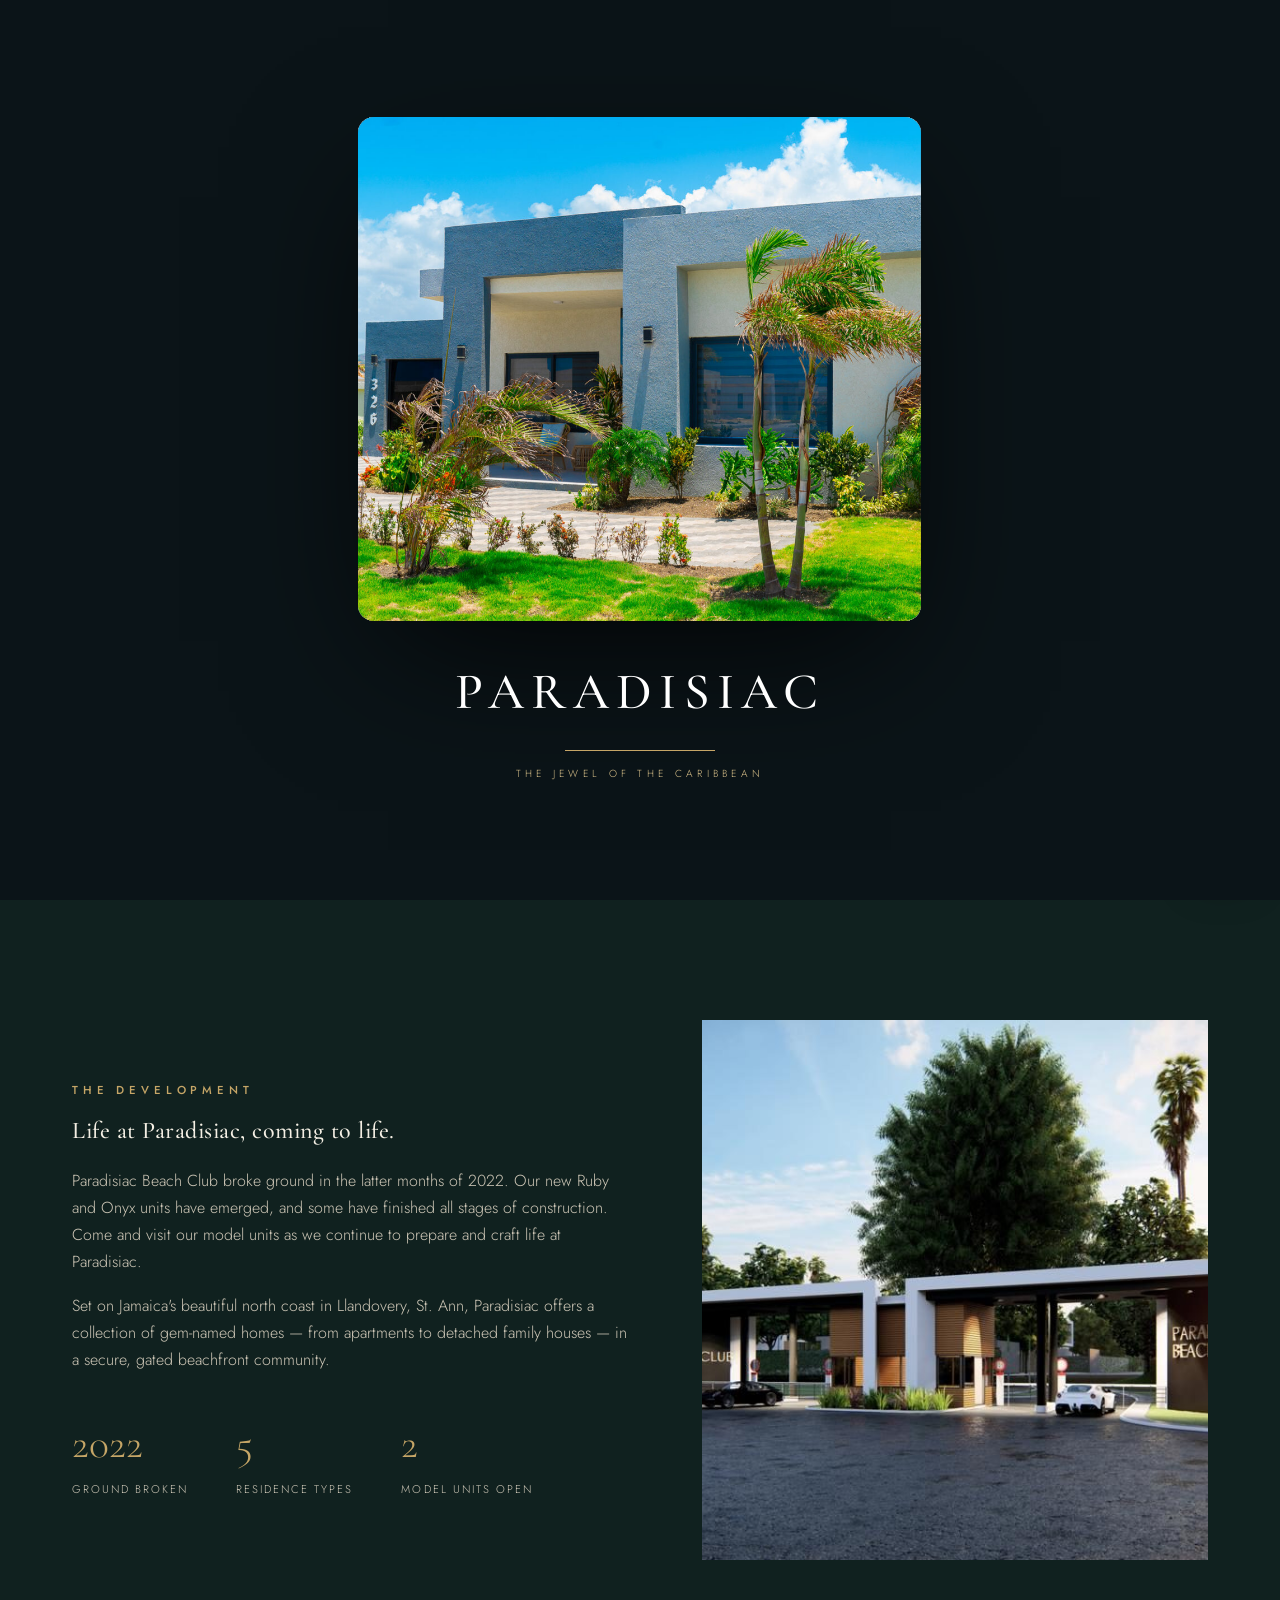
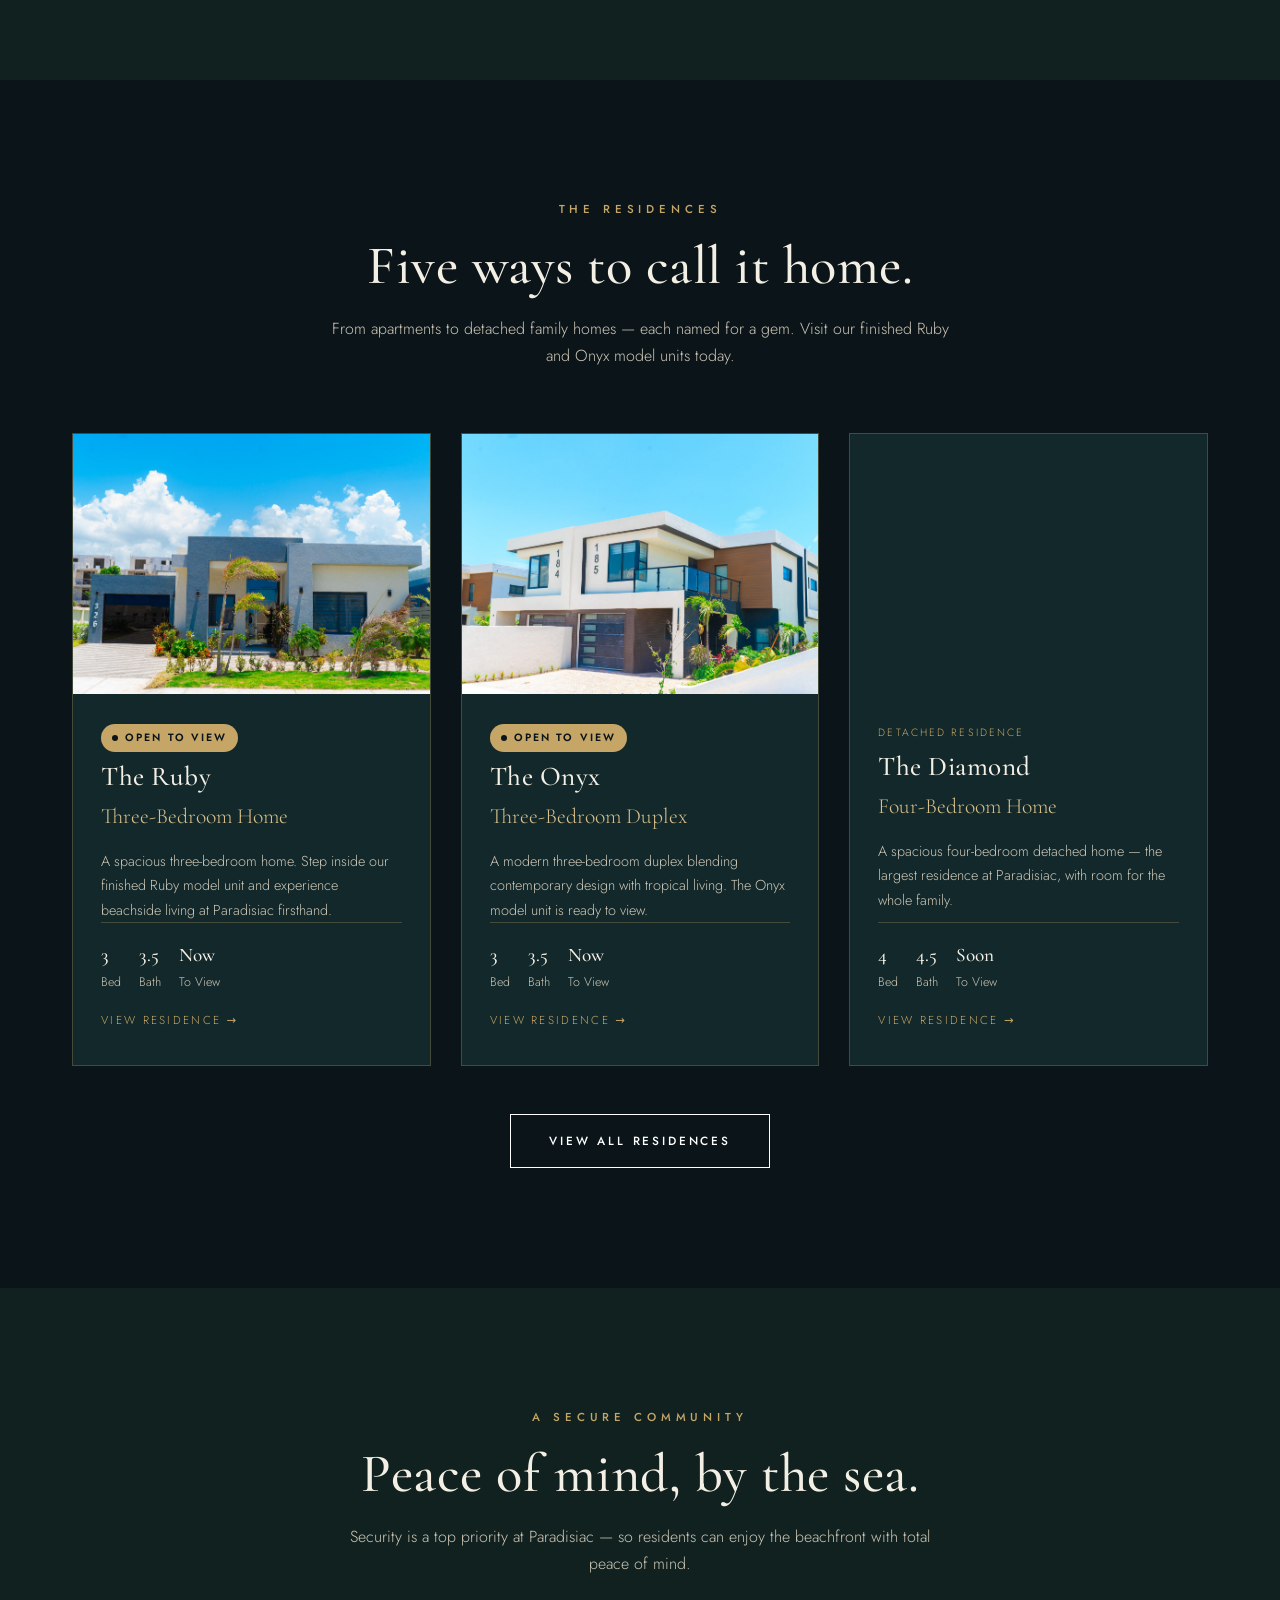
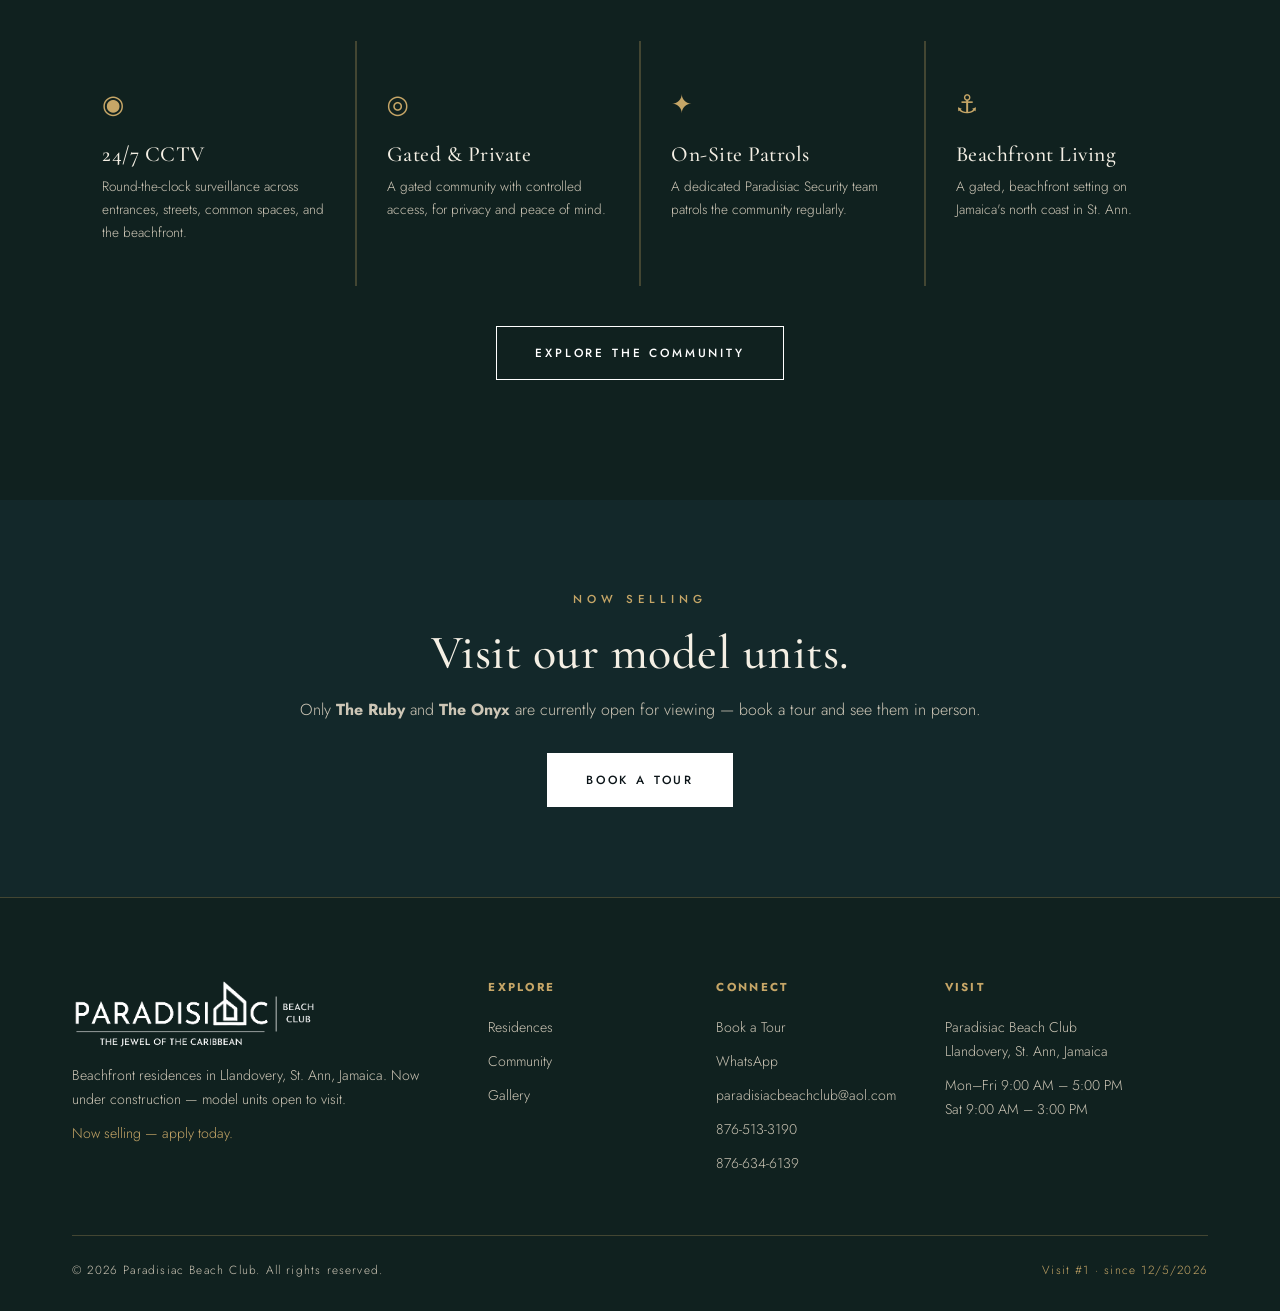
==== commit e35ba2cb: "Home hero best photos + per-residence load-up intros" ====
--- a/index.html
+++ b/index.html
@@ -44,21 +44,21 @@
 <main id="main">
 <div class="preloader" id="preloader" aria-hidden="true">
 <div class="pl-stage"><div class="pl-card">
-<div class="pl-cimg" style="--i:0;background-image:url('assets/media/club-01.jpg')"></div>
-<div class="pl-cimg" style="--i:1;background-image:url('assets/media/onyx.jpg')"></div>
+<div class="pl-cimg" style="--i:0;background-image:url('assets/media/club-02.jpg')"></div>
+<div class="pl-cimg" style="--i:1;background-image:url('assets/media/onyx-g01.jpg')"></div>
 <div class="pl-cimg" style="--i:2;background-image:url('assets/media/ruby-g08.jpg')"></div>
 <div class="pl-cimg" style="--i:3;background-image:url('assets/media/club-03.jpg')"></div>
 <div class="pl-cimg" style="--i:4;background-image:url('assets/media/onyx-g10.jpg')"></div>
-<div class="pl-cimg" style="--i:5;background-image:url('assets/media/diamond.jpg')"></div>
-<div class="pl-cimg" style="--i:6;background-image:url('assets/media/ruby.jpg')"></div>
+<div class="pl-cimg" style="--i:5;background-image:url('assets/media/ruby-g10.jpg')"></div>
+<div class="pl-cimg" style="--i:6;background-image:url('assets/media/ruby-g01.jpg')"></div>
 </div></div>
 <div class="pl-center"><div class="pl-word">PARADISIAC</div><div class="pl-line"></div><div class="pl-tag2">The Jewel of the Caribbean</div></div>
 </div>
-<section class="hero" id="top" style="padding:0;background:#0b1418 url('assets/media/ruby.jpg') center/cover">
+<section class="hero" id="top" style="padding:0;background:#0b1418 url('assets/media/ruby-g01.jpg') center/cover">
   <div class="hero-slides" aria-hidden="true">
-    <div class="hero-slide" style="background-image:url('assets/media/ruby.jpg')"></div>
-    <div class="hero-slide" style="background-image:url('assets/media/onyx.jpg')"></div>
-    <div class="hero-slide" style="background-image:url('assets/media/club-01.jpg')"></div>
+    <div class="hero-slide" style="background-image:url('assets/media/ruby-g01.jpg')"></div>
+    <div class="hero-slide" style="background-image:url('assets/media/onyx-g01.jpg')"></div>
+    <div class="hero-slide" style="background-image:url('assets/media/club-03.jpg')"></div>
   </div>
   <div class="hero-cap" aria-hidden="true"><div class="wrap"><span>The Ruby</span><span>The Onyx</span><span>The Beach Club</span></div></div>
   <div class="wrap hero-inner">
